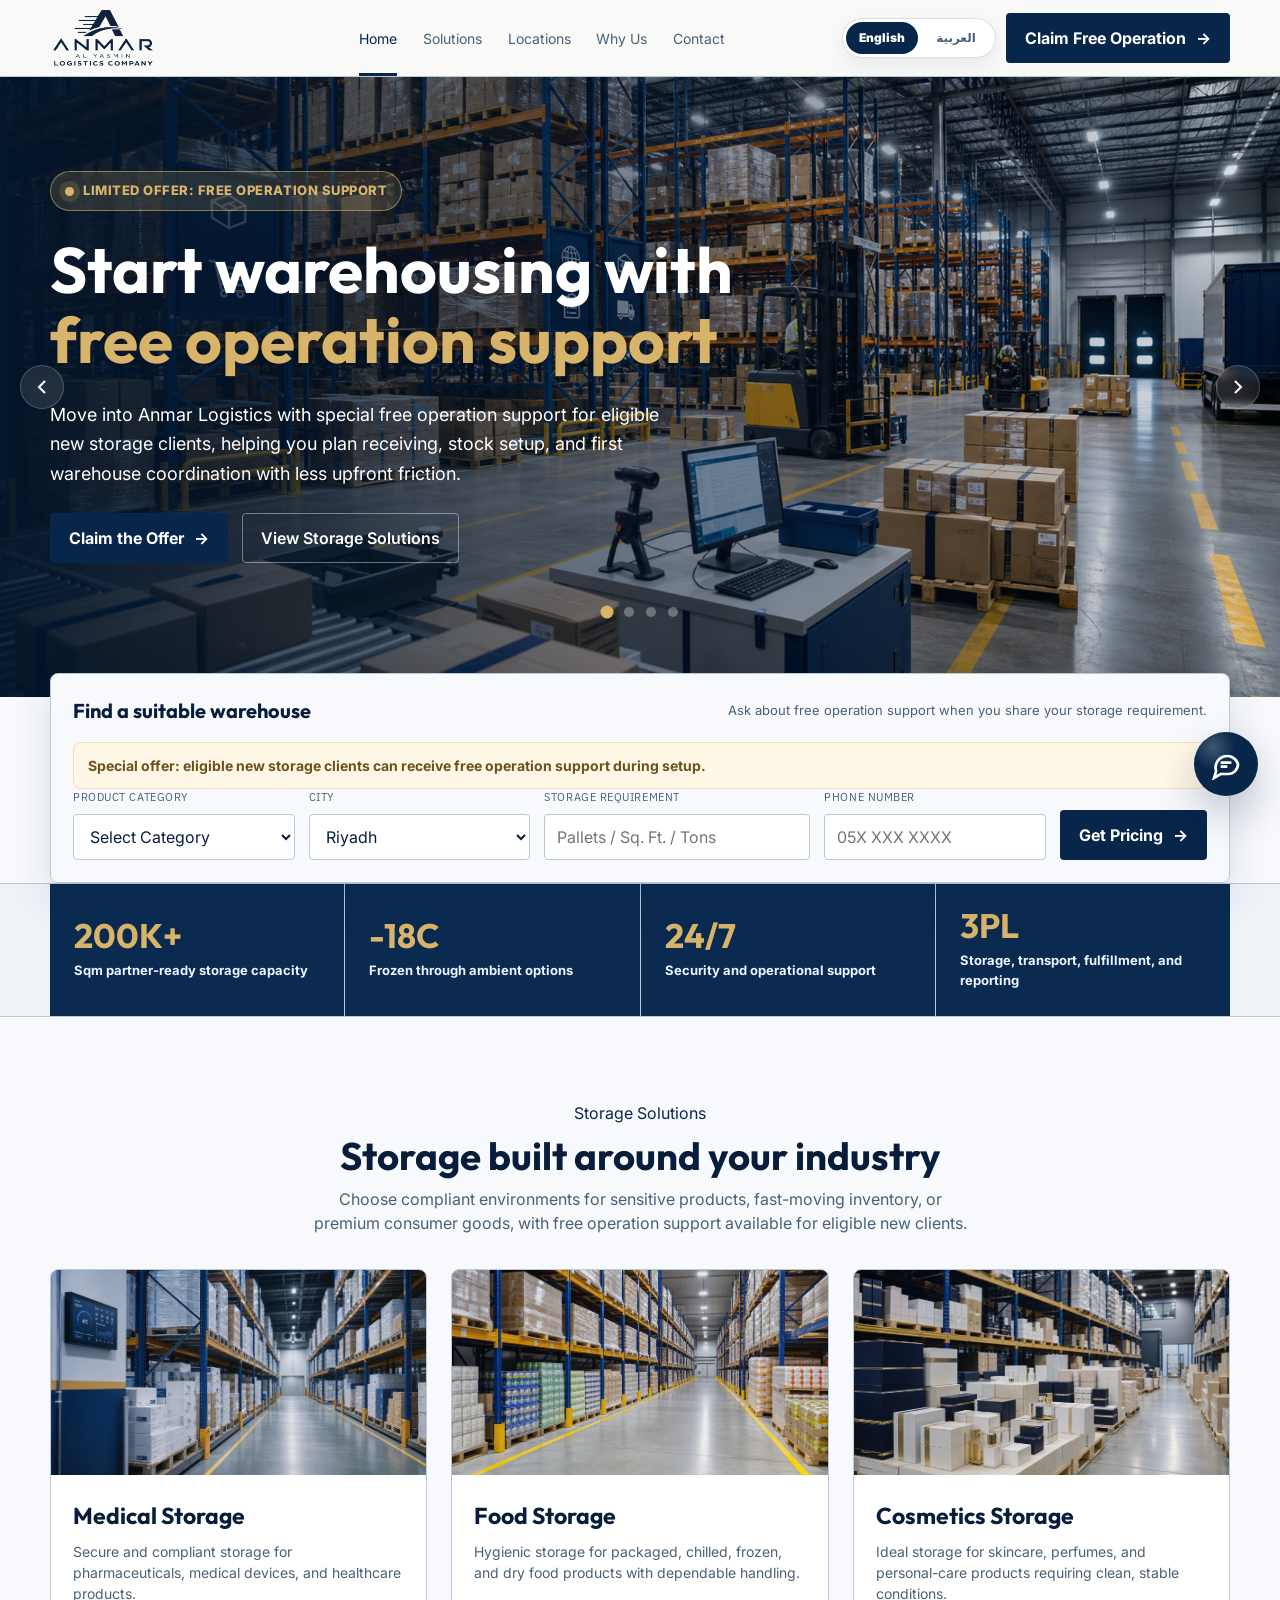
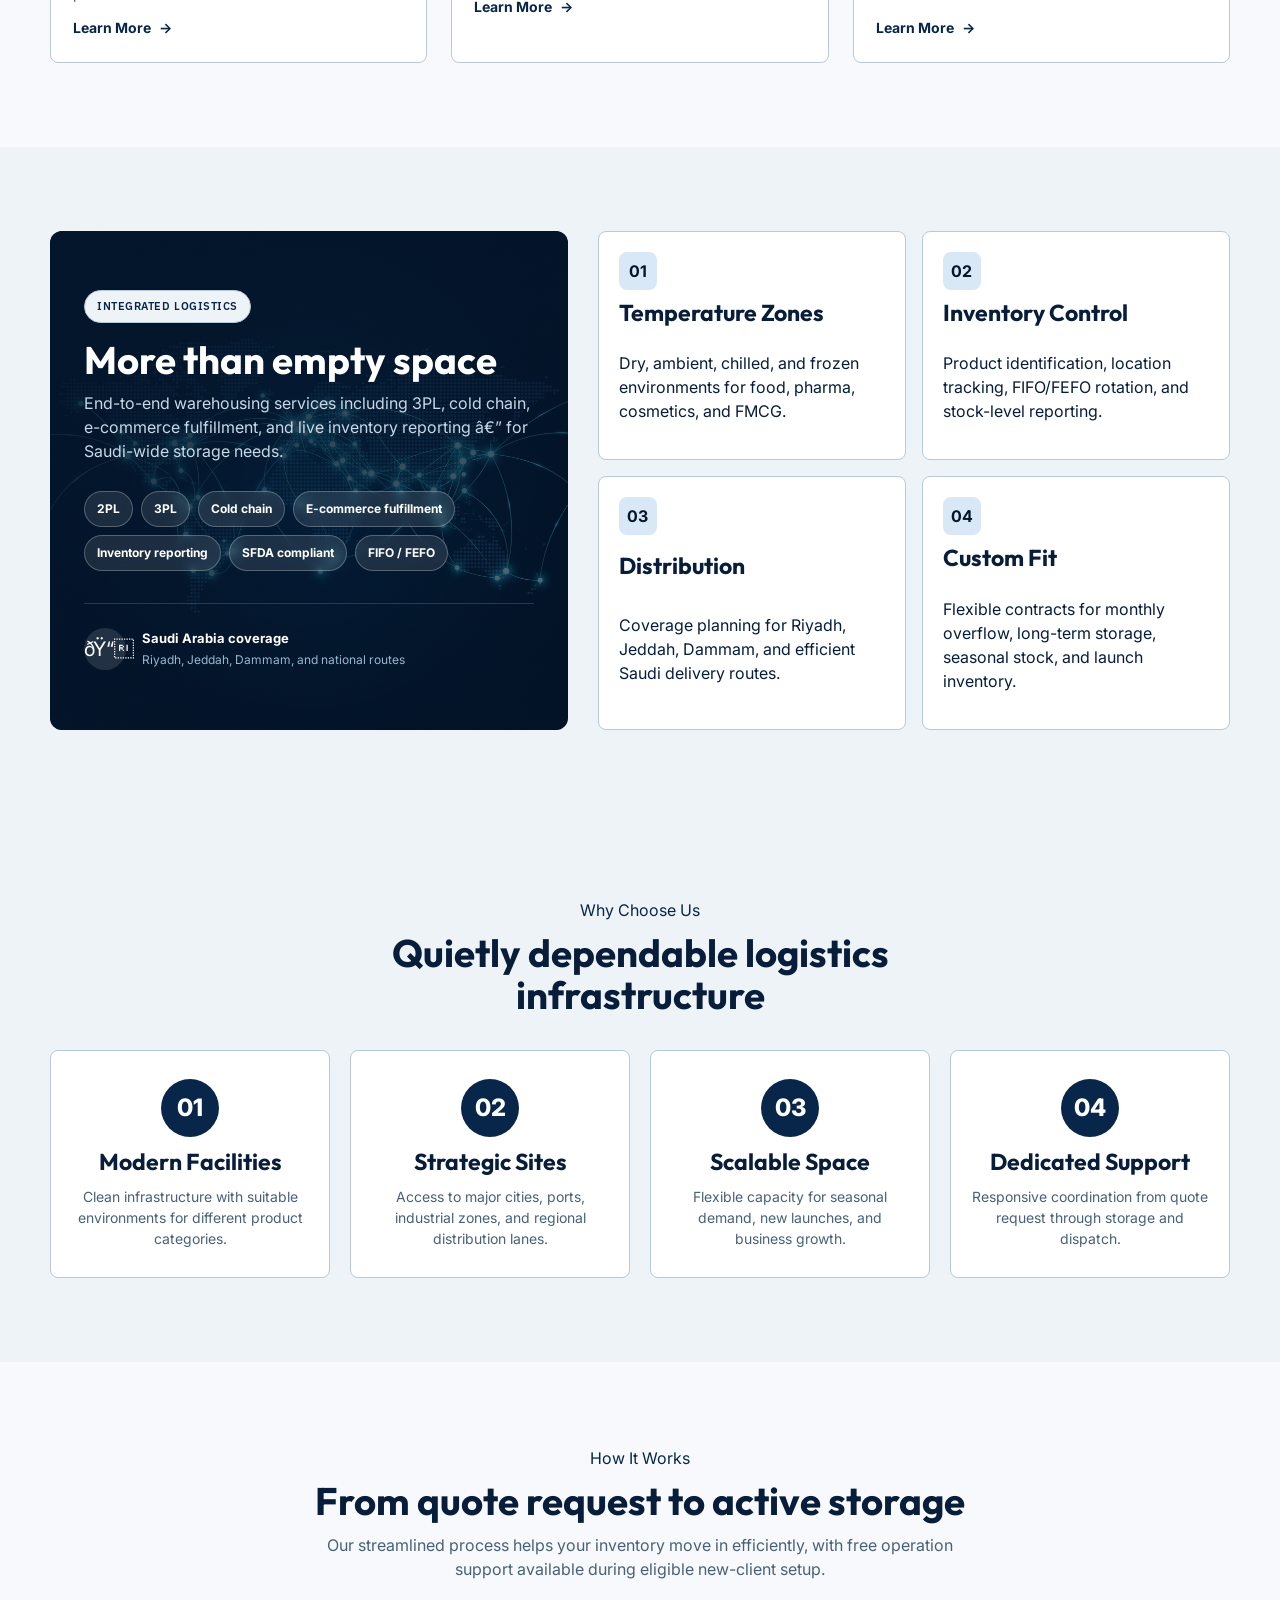
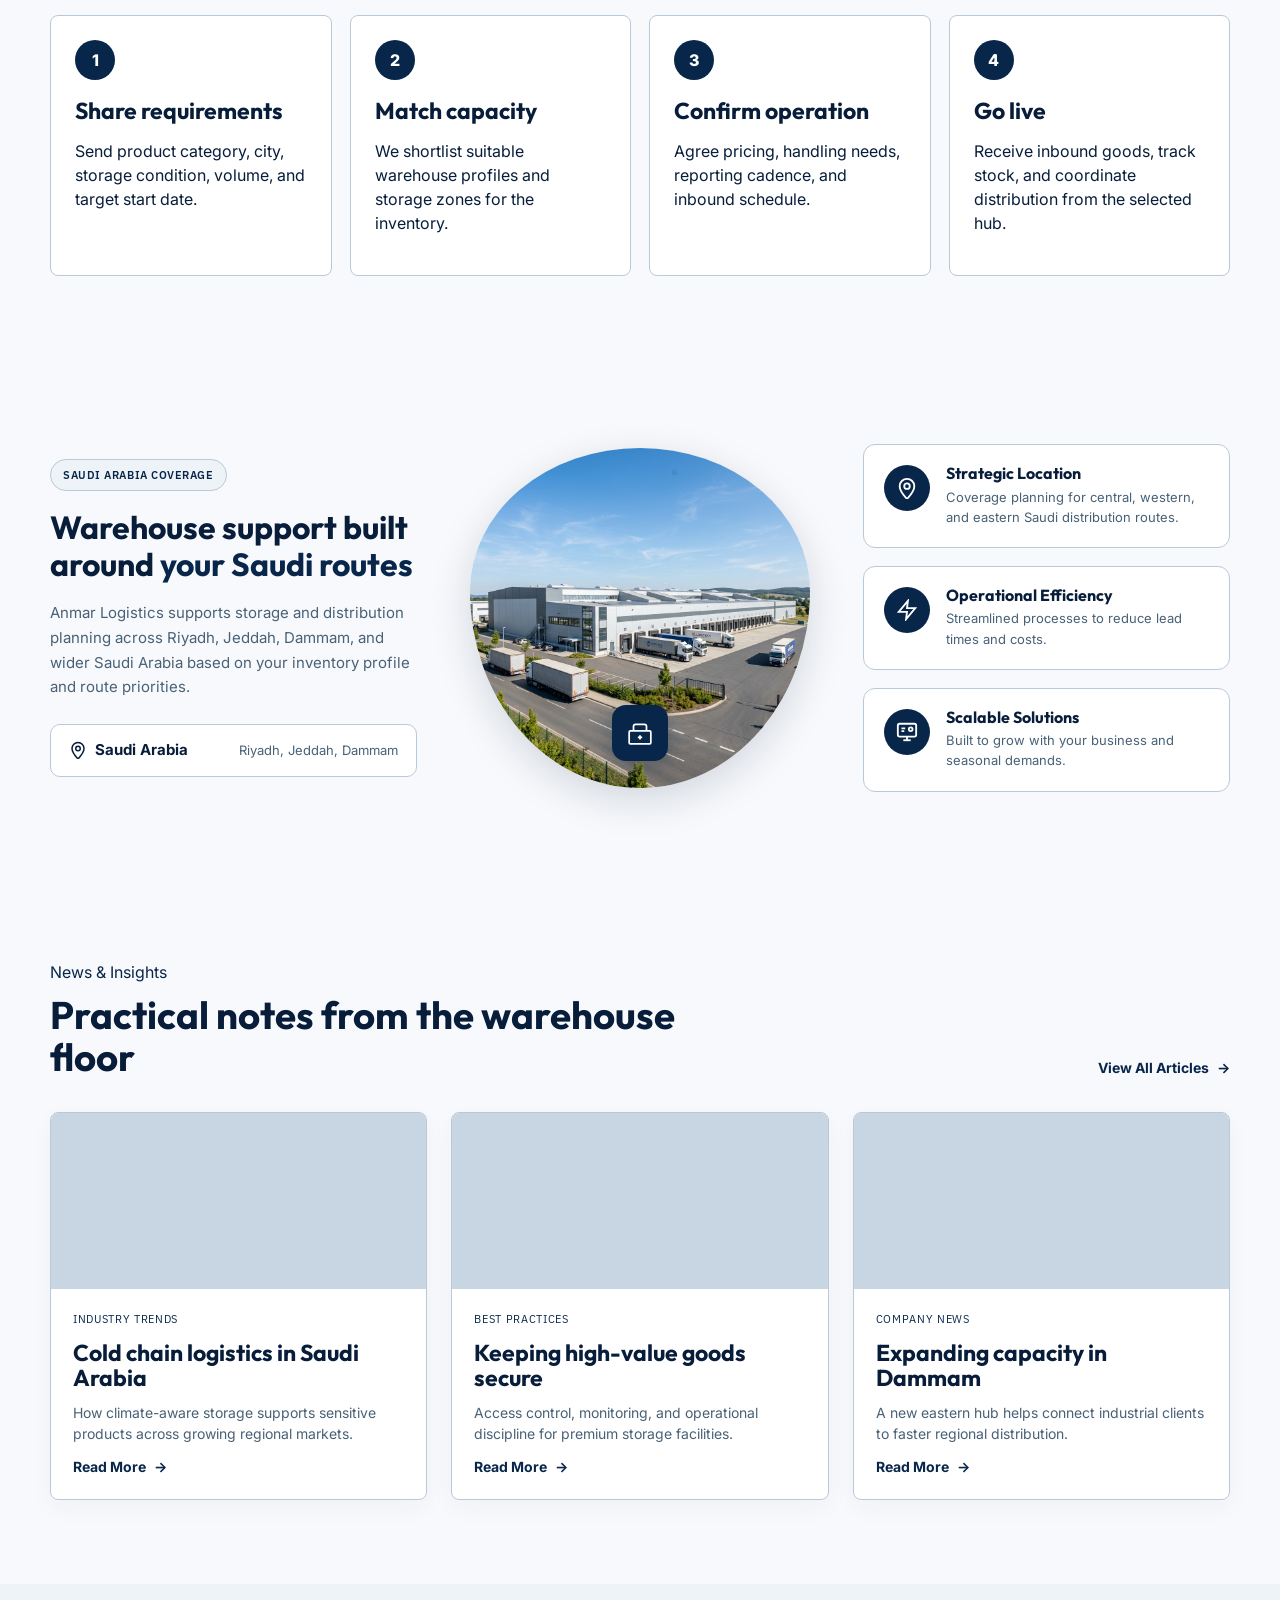
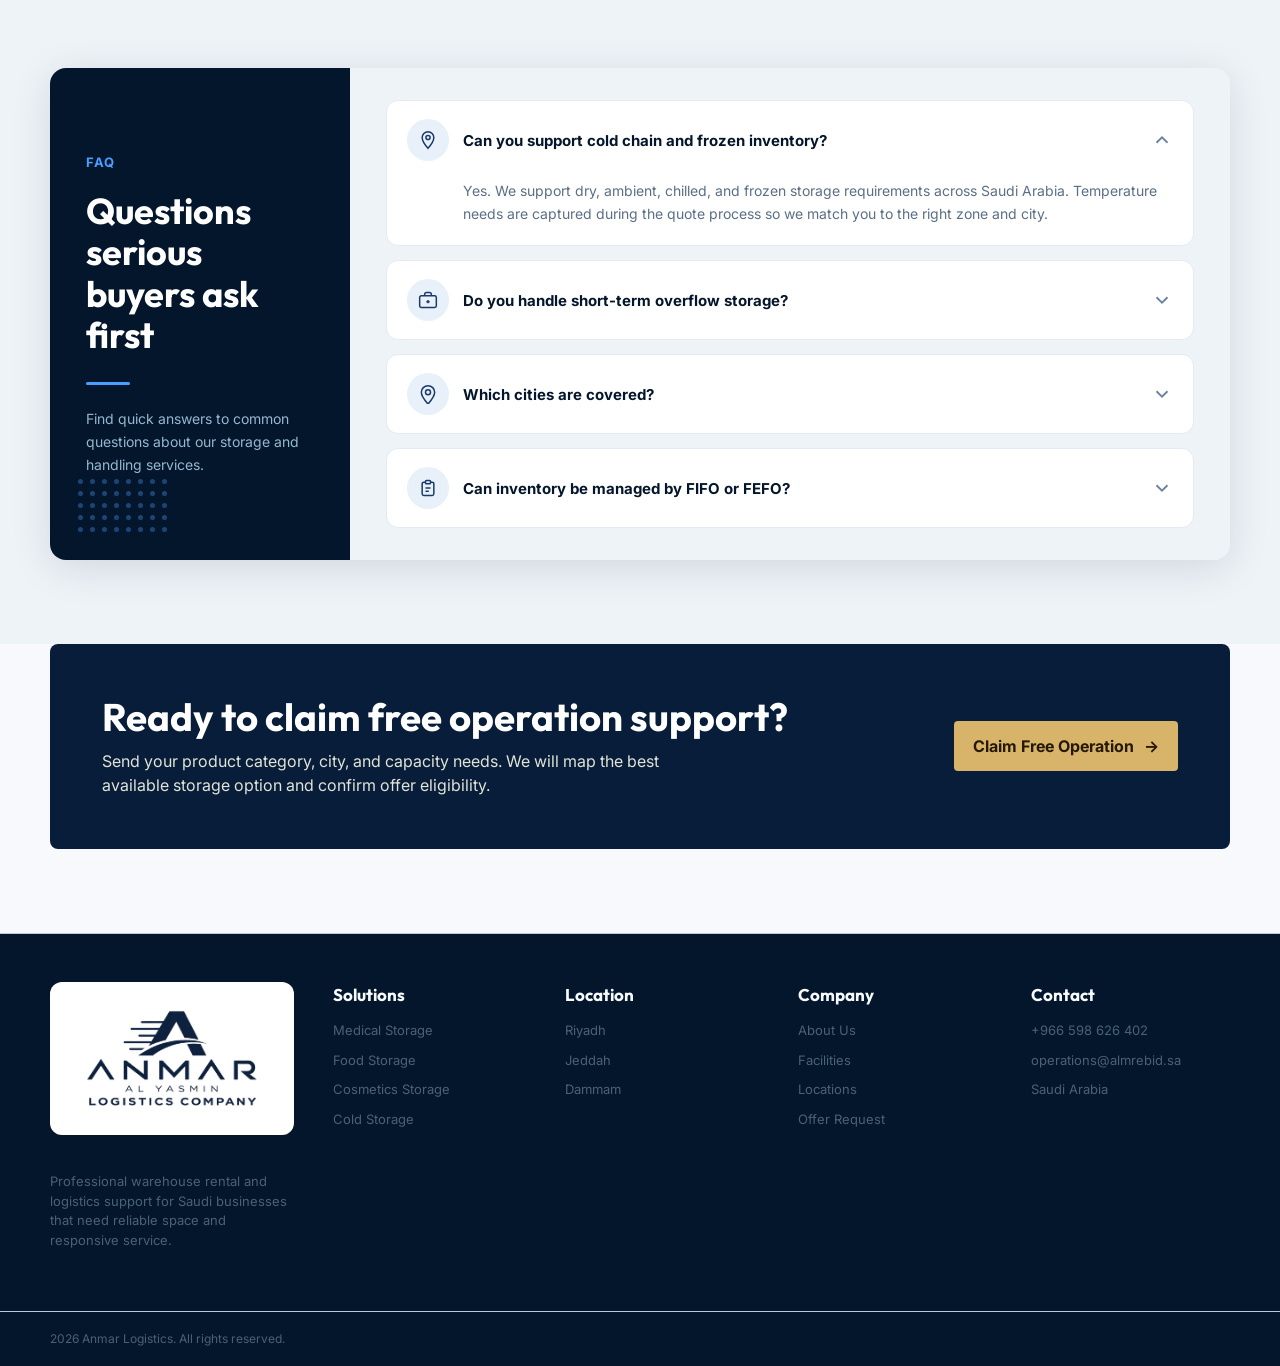
==== index.html @ accedb61 "Make WhatsApp chatbot message human readable" ====
<!DOCTYPE html>
<html lang="en">
<head>
  <meta charset="utf-8">
  <meta name="viewport" content="width=device-width, initial-scale=1">
  <title>Anmar Logistics | Warehousing & 3PL Storage in KSA</title>
  <meta name="description" content="Anmar Logistics provides secure warehousing, 3PL storage, cold chain, food, medical, and cosmetics storage solutions across KSA, including Riyadh, Jeddah, and Dammam.">
  <meta name="keywords" content="warehousing KSA, warehouse storage Saudi Arabia, 3PL logistics Saudi Arabia, cold storage KSA, Riyadh warehouse, Jeddah storage, Dammam logistics">
  <meta property="og:title" content="Anmar Logistics | Warehousing & 3PL Storage in KSA">
  <meta property="og:description" content="Secure warehouse rental, 3PL storage, cold chain, food, medical, and cosmetics storage support across Saudi Arabia, including Riyadh, Jeddah, and Dammam.">
  <meta property="og:type" content="website">
  <meta property="og:url" content="https://anmar-five.vercel.app/">
  <meta property="og:image" content="https://anmar-five.vercel.app/assets/warehouse-hero.png">
  <meta name="twitter:card" content="summary_large_image">
  <meta name="twitter:title" content="Anmar Logistics | Warehousing & 3PL Storage in KSA">
  <meta name="twitter:description" content="Professional warehousing and logistics support across KSA for medical, food, cosmetics, retail, and cold chain inventory.">
  <link rel="preconnect" href="https://fonts.googleapis.com">
  <link rel="preconnect" href="https://fonts.gstatic.com" crossorigin>
  <link href="https://fonts.googleapis.com/css2?family=Outfit:wght@400;600;700&family=IBM+Plex+Sans:wght@600&family=Inter:wght@400;500;600;700&display=swap" rel="stylesheet">
  <style>
    :root {
      --surface: #f7f9fc;
      --surface-low: #eef3f8;
      --surface-mid: #dfe8f1;
      --surface-high: #c8d6e4;
      --card: #ffffff;
      --ink: #071d3a;
      --muted: #496176;
      --outline: #b9c9d8;
      --primary: #08264a;
      --primary-strong: #04162c;
      --primary-soft: #d9e8f7;
      --gold: #d8b46a;
      --gold-strong: #8a6422;
      --charcoal: #071d3a;
      --shadow: 0 14px 40px rgba(8, 38, 74, 0.13);
      --container: 1180px;
    }

    * { box-sizing: border-box; }
    html { scroll-behavior: smooth; overflow-x: hidden; }
    body {
      margin: 0;
      background: var(--surface);
      color: var(--ink);
      font-family: Inter, system-ui, -apple-system, BlinkMacSystemFont, "Segoe UI", sans-serif;
      line-height: 1.5;
      overflow-x: hidden;
    }

    img { display: block; max-width: 100%; }
    a { color: inherit; text-decoration: none; }
    button, input, select { font: inherit; }
    button { cursor: pointer; }

    .container {
      width: min(100% - 32px, var(--container));
      margin-inline: auto;
    }

    .top-strip {
      background: var(--charcoal);
      color: #f0f1ef;
      font-size: 13px;
    }

    .top-strip .container {
      min-height: 38px;
      display: flex;
      align-items: center;
      justify-content: space-between;
      gap: 18px;
    }

    .top-strip span {
      color: var(--gold);
      font-weight: 700;
    }

    .mobile-panel {
      display: none;
      border-top: 1px solid var(--outline);
      background: var(--surface);
    }

    .mobile-panel.open { display: block; }

    .mobile-panel .container {
      display: grid;
      gap: 10px;
      padding-block: 16px;
    }

    .mobile-panel a {
      padding: 12px 0;
      border-bottom: 1px solid var(--outline);
      color: var(--muted);
      font-weight: 700;
    }

    .eyebrow {
      display: inline-flex;
      align-items: center;
      gap: 8px;
      width: fit-content;
      padding: 7px 12px;
      border: 1px solid var(--outline);
      border-radius: 999px;
      background: var(--surface-low);
      color: var(--primary);
      font-family: "IBM Plex Sans", Inter, sans-serif;
      font-size: 11px;
      letter-spacing: 0.05em;
      text-transform: uppercase;
      font-weight: 600;
    }

    .site-header {
      position: sticky;
      top: 0;
      z-index: 20;
      border-bottom: 1px solid var(--outline);
      background: rgba(249, 250, 248, 0.92);
      backdrop-filter: blur(14px);
    }

    .nav {
      min-height: 76px;
      display: flex;
      align-items: center;
      justify-content: space-between;
      gap: clamp(12px, 2vw, 24px);
    }

    .brand {
      display: inline-flex;
      align-items: center;
      gap: 12px;
      min-width: 0;
    }

    .brand-logo {
      display: block;
      width: clamp(172px, 15vw, 210px);
      max-width: 100%;
      height: 62px;
      object-fit: contain;
      object-position: left center;
    }

    .nav-links {
      display: flex;
      align-items: center;
      justify-content: center;
      gap: clamp(16px, 2vw, 26px);
      color: var(--muted);
      font-size: 14px;
    }

    .nav-links a {
      padding-block: 27px 24px;
      border-bottom: 3px solid transparent;
    }

    .nav-links a:hover,
    .nav-links a.active {
      color: var(--primary);
      border-color: var(--primary);
    }

    .nav-actions {
      display: flex;
      align-items: center;
      gap: 10px;
      white-space: nowrap;
    }

    .language-toggle {
      display: inline-flex;
      align-items: center;
      gap: 2px;
      direction: ltr;
      padding: 3px;
      border: 1px solid rgba(8, 38, 74, 0.14);
      border-radius: 999px;
      background: #fff;
      box-shadow: 0 8px 22px rgba(8, 38, 74, 0.08);
    }

    .lang-btn {
      min-width: 72px;
      min-height: 32px;
      border: 0;
      border-radius: 999px;
      padding: 6px 10px;
      background: transparent;
      color: var(--muted);
      font-size: 12px;
      font-weight: 900;
      cursor: pointer;
    }

    .lang-btn.active {
      background: var(--primary);
      color: #fff;
    }

    .mobile-language {
      width: fit-content;
      margin-top: 4px;
    }

    #anmar_translate_element,
    .goog-te-banner-frame,
    .goog-te-balloon-frame,
    body > .skiptranslate {
      display: none !important;
    }

    body { top: 0 !important; }

    .phone {
      display: inline-flex;
      align-items: center;
      gap: 8px;
      color: var(--muted);
      font-size: 14px;
      font-weight: 500;
    }

    .icon-btn {
      width: 40px;
      height: 40px;
      border: 0;
      border-radius: 8px;
      display: grid;
      place-items: center;
      background: var(--primary-soft);
      color: var(--primary-strong);
    }

    .menu-btn { display: none; }

    .btn {
      min-height: 46px;
      border: 1px solid transparent;
      border-radius: 4px;
      display: inline-flex;
      align-items: center;
      justify-content: center;
      gap: 10px;
      padding: 12px 18px;
      color: #fff;
      background: var(--primary);
      font-weight: 700;
      transition: transform 180ms ease, background 180ms ease, box-shadow 180ms ease;
    }

    .btn:hover {
      transform: translateY(-1px);
      background: var(--primary-strong);
      box-shadow: var(--shadow);
    }

    .btn.secondary {
      color: var(--primary);
      background: transparent;
      border-color: var(--primary);
      font-weight: 600;
    }

    .btn.secondary:hover { background: var(--surface-low); box-shadow: none; }

    .hero-slider {
      position: relative;
      height: 620px;
      overflow: hidden;
      background: #04162c;
    }
    @media (max-width: 760px) {
      .hero-slider { height: 500px; }
    }
    .slide {
      position: absolute;
      inset: 0;
      opacity: 0;
      transition: opacity 0.8s ease-in-out, transform 4s ease-out;
      background-size: cover;
      background-position: center;
      transform: scale(1.05);
    }
    .slide.active {
      opacity: 1;
      z-index: 1;
      transform: scale(1);
    }
    .slide::after {
      content: "";
      position: absolute;
      inset: 0;
      background: linear-gradient(90deg, rgba(4,22,44,0.92) 0%, rgba(4,22,44,0.6) 40%, rgba(4,22,44,0.1) 100%);
    }
    .slide-content {
      position: relative;
      z-index: 2;
      height: 100%;
      display: flex;
      flex-direction: column;
      justify-content: center;
      padding-bottom: 40px;
    }
    .slide h1, .slide .lead {
      color: #fff;
    }
    .slide h1 span {
      color: var(--gold);
    }
    .slide .eyebrow {
      color: var(--gold);
      border-color: rgba(216, 180, 106, 0.4);
      background: rgba(216, 180, 106, 0.1);
    }
    .slider-nav {
      position: absolute;
      bottom: 80px;
      left: 50%;
      transform: translateX(-50%);
      z-index: 5;
      display: flex;
      gap: 12px;
    }
    .slider-dot {
      width: 10px;
      height: 10px;
      border-radius: 50%;
      background: rgba(255,255,255,0.3);
      cursor: pointer;
      border: none;
      padding: 0;
      transition: background 0.3s, transform 0.3s;
    }
    .slider-dot.active {
      background: var(--gold);
      transform: scale(1.3);
    }
    .slider-arrows {
      position: absolute;
      top: 50%;
      width: 100%;
      display: flex;
      justify-content: space-between;
      padding: 0 20px;
      z-index: 5;
      transform: translateY(-50%);
      pointer-events: none;
    }
    .slider-arrow {
      width: 44px;
      height: 44px;
      border-radius: 50%;
      background: rgba(255,255,255,0.1);
      border: 1px solid rgba(255,255,255,0.2);
      color: #fff;
      display: grid;
      place-items: center;
      cursor: pointer;
      pointer-events: auto;
      backdrop-filter: blur(4px);
      transition: background 0.2s, transform 0.2s;
    }
    .slider-arrow:hover {
      background: rgba(255,255,255,0.25);
      transform: scale(1.05);
    }
    .quote-bar-wrapper {
      position: relative;
      z-index: 10;
      margin-top: -60px;
    }

    h1, h2, h3 {
      margin: 0;
      color: var(--ink);
      font-family: "Outfit", Inter, sans-serif;
      line-height: 1.1;
      letter-spacing: 0;
    }

    h1 {
      max-width: 720px;
      font-size: clamp(42px, 5vw, 68px);
      font-weight: 700;
    }

    h1 span, .section-kicker { color: var(--primary); }
    .lead {
      max-width: 620px;
      margin: 0;
      color: var(--muted);
      font-size: 18px;
      line-height: 1.65;
    }

    .hero-actions {
      display: flex;
      flex-wrap: wrap;
      gap: 14px;
      align-items: center;
    }

    .hero-points {
      display: flex;
      flex-wrap: wrap;
      gap: 10px;
    }

    .hero-points span {
      display: inline-flex;
      align-items: center;
      gap: 7px;
      padding: 8px 11px;
      border: 1px solid var(--outline);
      border-radius: 999px;
      background: rgba(255,255,255,0.78);
      color: var(--primary-strong);
      font-size: 13px;
      font-weight: 700;
    }

    .offer-pill {
      display: inline-flex;
      align-items: center;
      gap: 9px;
      width: fit-content;
      padding: 9px 14px;
      border: 1px solid rgba(216, 180, 106, 0.56);
      border-radius: 999px;
      background: rgba(216, 180, 106, 0.16);
      color: var(--gold);
      font-weight: 800;
      font-size: 13px;
      text-transform: uppercase;
      letter-spacing: 0.04em;
    }

    .offer-pill::before {
      content: "";
      width: 9px;
      height: 9px;
      border-radius: 50%;
      background: var(--gold);
      box-shadow: 0 0 0 6px rgba(216, 180, 106, 0.16);
    }

    .offer-note {
      margin-top: 12px;
      padding: 12px 14px;
      border: 1px solid rgba(216, 180, 106, 0.34);
      border-radius: 8px;
      background: #fff8e6;
      color: #6d501d;
      font-size: 14px;
      font-weight: 700;
    }

    .hero-media {
      position: relative;
    }

    .hero-photo {
      position: relative;
      min-height: 470px;
      border-radius: 10px;
      overflow: hidden;
      border: 1px solid rgba(46, 49, 48, 0.18);
      background: var(--charcoal);
      box-shadow: var(--shadow);
    }

    .hero-photo img {
      width: 100%;
      height: 100%;
      min-height: 470px;
      object-fit: cover;
    }

    .hero-photo::after {
      content: "";
      position: absolute;
      inset: 0;
      background: linear-gradient(180deg, rgba(46,49,48,0) 45%, rgba(46,49,48,0.78));
    }

    .stats {
      position: absolute;
      inset-inline: 22px;
      bottom: 22px;
      z-index: 2;
      display: grid;
      grid-template-columns: repeat(3, 1fr);
      gap: 10px;
    }

    .stat {
      display: flex;
      gap: 10px;
      align-items: center;
      min-width: 0;
      padding: 12px;
      border: 1px solid rgba(255,255,255,0.45);
      border-radius: 8px;
      background: rgba(255,255,255,0.88);
      backdrop-filter: blur(12px);
    }

    .stat strong {
      display: block;
      font-family: "Outfit", Inter, sans-serif;
      font-size: 20px;
      line-height: 1;
    }

    .stat span {
      display: block;
      margin-top: 3px;
      color: var(--muted);
      font-size: 12px;
    }

    .quote-bar {
      margin-top: 36px;
      padding: 22px;
      border: 1px solid var(--outline);
      border-radius: 8px;
      background: var(--surface);
      box-shadow: var(--shadow);
    }

    .quote-title {
      display: flex;
      align-items: center;
      justify-content: space-between;
      gap: 16px;
      margin-bottom: 16px;
    }

    .quote-title strong {
      font-family: "Outfit", Inter, sans-serif;
      font-size: 20px;
    }

    .quote-title span {
      color: var(--muted);
      font-size: 13px;
    }

    .quote-form {
      display: grid;
      grid-template-columns: 1fr 1fr 1.2fr 1fr auto;
      gap: 14px;
      align-items: end;
    }

    .field label {
      display: block;
      margin-bottom: 8px;
      color: var(--muted);
      font-family: "IBM Plex Sans", Inter, sans-serif;
      font-size: 11px;
      letter-spacing: 0.05em;
      text-transform: uppercase;
    }

    .field input, .field select {
      width: 100%;
      min-height: 46px;
      border: 1px solid var(--outline);
      border-radius: 4px;
      padding: 10px 12px;
      background: #fff;
      color: var(--ink);
      outline: 0;
    }

    .field input:focus, .field select:focus {
      border-color: var(--primary);
      box-shadow: 0 0 0 4px rgba(8, 38, 74, 0.13);
    }

    .quote-result {
      display: none;
      margin-top: 16px;
      padding: 16px;
      border: 1px solid rgba(80, 97, 62, 0.25);
      border-radius: 8px;
      background: #f4f8ef;
      color: var(--primary-strong);
      font-size: 14px;
    }

    .quote-result.show { display: block; }

    .proof-strip {
      border-block: 1px solid var(--outline);
      background: var(--surface-low);
    }

    .proof-grid {
      display: grid;
      grid-template-columns: repeat(4, 1fr);
      gap: 1px;
      background: var(--outline);
    }

    .proof-item {
      min-height: 132px;
      display: grid;
      align-content: center;
      gap: 8px;
      padding: 24px;
      background: #0b2a50;
    }

    .proof-item strong {
      font-family: "Outfit", Inter, sans-serif;
      font-size: 34px;
      color: var(--gold);
      line-height: 1;
    }

    .proof-item span {
      color: #edf5ff;
      font-size: 13px;
      font-weight: 700;
    }

    .section {
      padding: 84px 0;
    }

    .section.alt { background: var(--surface-low); }
    .section.line { border-block: 1px solid var(--outline); }

    .section-head {
      display: flex;
      justify-content: space-between;
      align-items: end;
      gap: 24px;
      margin-bottom: 34px;
    }

    .section-title {
      display: grid;
      gap: 10px;
      max-width: 660px;
    }

    .section-title.center {
      margin-inline: auto;
      text-align: center;
    }

    h2 {
      font-size: clamp(30px, 3vw, 42px);
      font-weight: 700;
    }

    .section-title p {
      margin: 0;
      color: var(--muted);
      font-size: 16px;
    }

    .cards {
      display: grid;
      grid-template-columns: repeat(3, 1fr);
      gap: 24px;
    }

    .card {
      overflow: hidden;
      border: 1px solid var(--outline);
      border-radius: 8px;
      background: var(--card);
      transition: border-color 180ms ease, transform 180ms ease, box-shadow 180ms ease;
    }

    .card:hover {
      transform: translateY(-3px);
      border-color: var(--primary);
      box-shadow: var(--shadow);
    }

    .service-visual {
      position: relative;
      min-height: 205px;
      overflow: hidden;
      background-size: cover;
      background-position: center;
    }

    .service-visual.medical {
      background-image: linear-gradient(135deg, rgba(8,38,74,0.16), rgba(216,180,106,0.1)), url('assets/medical-storage-generated.png');
    }
    .service-visual.food {
      background-image: linear-gradient(135deg, rgba(8,38,74,0.16), rgba(216,180,106,0.1)), url('assets/food-storage-generated.png');
    }
    .service-visual.cosmetics {
      background-image: linear-gradient(135deg, rgba(8,38,74,0.16), rgba(216,180,106,0.1)), url('assets/cosmetics-storage-generated.png');
    }

    .card-body {
      position: relative;
      display: grid;
      gap: 13px;
      padding: 28px 22px 24px;
    }

    h3 {
      font-size: 23px;
      font-weight: 700;
    }

    .card p, .feature p, .article p {
      margin: 0;
      color: var(--muted);
      font-size: 14px;
    }

    .text-link {
      display: inline-flex;
      align-items: center;
      gap: 8px;
      width: fit-content;
      color: var(--primary);
      font-size: 14px;
      font-weight: 700;
    }

    .capability-grid {
      display: grid;
      grid-template-columns: 0.9fr 1.1fr;
      gap: 30px;
      align-items: stretch;
    }

    .capability-panel {
      position: relative;
      padding: 40px 34px;
      border-radius: 12px;
      background: var(--charcoal);
      background-image: url('assets/world-map-network.png');
      background-size: cover;
      background-position: center;
      color: white;
      overflow: hidden;
      display: flex;
      flex-direction: column;
      justify-content: center;
    }

    .capability-panel::before {
      content: '';
      position: absolute;
      inset: 0;
      background: linear-gradient(135deg, rgba(4,22,44,0.93) 0%, rgba(4,22,44,0.75) 60%, rgba(4,22,44,0.55) 100%);
      border-radius: inherit;
    }

    .capability-panel > * {
      position: relative;
      z-index: 1;
    }

    .capability-panel h2,
    .capability-panel p { color: white; }

    .capability-panel p { color: #c8d8e8; }

    .capability-list {
      display: grid;
      grid-template-columns: repeat(2, 1fr);
      gap: 16px;
    }

    .capability {
      display: grid;
      gap: 10px;
      padding: 20px;
      border: 1px solid var(--outline);
      border-radius: 8px;
      background: var(--card);
      transition: transform 0.2s, box-shadow 0.2s;
    }

    .capability:hover {
      transform: translateY(-3px);
      box-shadow: 0 8px 24px rgba(0,0,0,0.1);
    }

    .capability b {
      width: 38px;
      height: 38px;
      display: grid;
      place-items: center;
      border-radius: 8px;
      background: var(--primary-soft);
      color: var(--primary-strong);
    }

    .chips {
      display: flex;
      flex-wrap: wrap;
      gap: 8px;
      margin-top: 22px;
    }

    .chip {
      padding: 8px 12px;
      border: 1px solid rgba(255,255,255,0.25);
      border-radius: 999px;
      color: #fff;
      background: rgba(255,255,255,0.1);
      font-size: 12px;
      font-weight: 700;
      backdrop-filter: blur(4px);
      transition: background 0.2s;
    }

    .chip:hover {
      background: rgba(255,255,255,0.18);
    }

    .feature-grid {
      display: grid;
      grid-template-columns: repeat(4, 1fr);
      gap: 20px;
    }

    .feature {
      display: grid;
      justify-items: center;
      gap: 12px;
      min-height: 184px;
      padding: 28px 20px;
      border: 1px solid var(--outline);
      border-radius: 8px;
      background: var(--card);
      text-align: center;
    }

    .feature-icon {
      width: 58px;
      height: 58px;
      display: grid;
      place-items: center;
      border-radius: 50%;
      background: var(--primary);
      color: white;
      font-size: 24px;
      font-weight: 800;
    }

    .process {
      display: grid;
      grid-template-columns: repeat(4, 1fr);
      gap: 18px;
      position: relative;
    }

    .process-card {
      position: relative;
      min-height: 210px;
      padding: 24px;
      border: 1px solid var(--outline);
      border-radius: 8px;
      background: var(--card);
    }

    .step {
      width: 40px;
      height: 40px;
      display: grid;
      place-items: center;
      margin-bottom: 18px;
      border-radius: 50%;
      background: var(--primary);
      color: white;
      font-weight: 800;
    }

    /* â”€â”€ Hub / Locations Section â”€â”€ */
    .hub-layout {
      display: grid;
      grid-template-columns: 1fr 1fr 1fr;
      gap: 40px;
      align-items: center;
    }

    .hub-text {
      display: grid;
      gap: 18px;
    }

    .hub-text h2 {
      font-size: 32px;
      line-height: 1.15;
    }

    .hub-text h2 span {
      color: var(--primary);
    }

    .hub-text p {
      color: var(--muted);
      font-size: 15px;
      line-height: 1.65;
      margin: 0;
    }

    .hub-location-tag {
      display: flex;
      align-items: center;
      justify-content: space-between;
      gap: 16px;
      padding: 14px 18px;
      border: 1px solid var(--outline);
      border-radius: 10px;
      background: var(--card);
      margin-top: 6px;
    }

    .hub-location-tag strong {
      display: flex;
      align-items: center;
      gap: 8px;
      font-size: 15px;
    }

    .hub-location-tag span {
      color: var(--muted);
      font-size: 13px;
    }

    /* Center image blob */
    .hub-visual {
      position: relative;
      display: flex;
      align-items: center;
      justify-content: center;
    }

    .hub-image-wrap {
      position: relative;
      width: 100%;
      aspect-ratio: 1;
      max-width: 340px;
      margin: 0 auto;
      border-radius: 50% 50% 50% 50% / 42% 42% 58% 58%;
      overflow: hidden;
      box-shadow: 0 12px 40px rgba(4,22,44,0.15);
    }

    .hub-image-wrap img {
      width: 100%;
      height: 100%;
      object-fit: cover;
    }

    .hub-icon-badge {
      position: absolute;
      bottom: 8%;
      left: 50%;
      transform: translateX(-50%);
      width: 56px;
      height: 56px;
      border-radius: 14px;
      background: var(--primary);
      display: grid;
      place-items: center;
      box-shadow: 0 6px 20px rgba(8,38,74,0.3);
      z-index: 2;
    }

    .hub-icon-badge svg {
      width: 26px;
      height: 26px;
      color: #fff;
    }

    /* Right feature cards */
    .hub-features {
      display: grid;
      gap: 18px;
    }

    .hub-feature {
      display: flex;
      gap: 16px;
      align-items: flex-start;
      padding: 20px;
      border: 1px solid var(--outline);
      border-radius: 12px;
      background: var(--card);
      transition: box-shadow 0.2s, transform 0.2s;
    }

    .hub-feature:hover {
      transform: translateY(-2px);
      box-shadow: 0 6px 22px rgba(4,22,44,0.1);
    }

    .hub-feature-icon {
      flex-shrink: 0;
      width: 46px;
      height: 46px;
      border-radius: 50%;
      background: var(--primary);
      display: grid;
      place-items: center;
      color: #fff;
    }

    .hub-feature-icon svg {
      width: 22px;
      height: 22px;
    }

    .hub-feature-text h3 {
      font-size: 16px;
      margin: 0 0 4px;
    }

    .hub-feature-text p {
      margin: 0;
      color: var(--muted);
      font-size: 13px;
      line-height: 1.55;
    }

    .articles {
      display: grid;
      grid-template-columns: repeat(3, 1fr);
      gap: 24px;
    }

    .article {
      border: 1px solid var(--outline);
      border-radius: 8px;
      background: var(--card);
      padding: 26px;
      box-shadow: 0 8px 24px rgba(46, 49, 48, 0.04);
    }

    .article { padding: 0; overflow: hidden; }

    .article-image {
      min-height: 176px;
      background: #c8d6e4;
    }

    .article-body {
      display: grid;
      gap: 12px;
      padding: 22px;
    }

    .tag {
      color: var(--primary);
      font-family: "IBM Plex Sans", Inter, sans-serif;
      font-size: 11px;
      letter-spacing: 0.06em;
      text-transform: uppercase;
    }

    .cta {
      padding: 52px;
      border-radius: 8px;
      display: grid;
      grid-template-columns: 1fr auto;
      gap: 24px;
      align-items: center;
      background: var(--charcoal);
      color: white;
    }

    /* â”€â”€ FAQ Section â”€â”€ */
    .faq-section {
      overflow: visible;
    }

    .faq-grid {
      display: grid;
      grid-template-columns: 300px 1fr;
      align-items: stretch;
      border-radius: 16px;
      overflow: hidden;
      box-shadow: 0 8px 40px rgba(4,22,44,0.12);
    }

    .faq-panel {
      position: relative;
      background: #04162c;
      padding: 52px 36px;
      display: flex;
      flex-direction: column;
      justify-content: center;
      overflow: hidden;
    }

    .faq-panel .section-kicker {
      color: #4a9eff;
      font-size: 13px;
      font-weight: 700;
      letter-spacing: 0.08em;
      text-transform: uppercase;
      margin-bottom: 18px;
      display: block;
    }

    .faq-panel h2 {
      color: #fff;
      font-size: 36px;
      line-height: 1.15;
      margin: 0 0 8px;
    }

    .faq-panel-line {
      width: 44px;
      height: 3px;
      background: #4a9eff;
      border-radius: 2px;
      margin: 18px 0 22px;
    }

    .faq-panel p {
      color: #94b8d0;
      font-size: 14px;
      line-height: 1.65;
      margin: 0;
    }

    /* Decorative dot grid */
    .faq-dots {
      position: absolute;
      bottom: 28px;
      left: 28px;
      display: grid;
      grid-template-columns: repeat(8, 1fr);
      gap: 7px;
      opacity: 0.35;
    }

    .faq-dots span {
      width: 5px;
      height: 5px;
      border-radius: 50%;
      background: #4a9eff;
      display: block;
    }

    .faq-list {
      padding: 32px 36px;
      display: grid;
      gap: 14px;
      align-content: center;
      background: var(--surface-low, #f0f4f8);
    }

    /* Custom accordion â€” no browser details triangle */
    .faq-item {
      background: #fff;
      border: 1px solid #e3eaf3;
      border-radius: 12px;
      overflow: hidden;
      transition: box-shadow 0.2s;
    }

    .faq-item:hover {
      box-shadow: 0 4px 18px rgba(4,22,44,0.09);
    }

    .faq-trigger {
      width: 100%;
      display: flex;
      align-items: center;
      gap: 14px;
      padding: 18px 20px;
      background: none;
      border: none;
      cursor: pointer;
      text-align: left;
    }

    .faq-icon-badge {
      flex-shrink: 0;
      width: 42px;
      height: 42px;
      border-radius: 50%;
      background: #e8f0fa;
      display: grid;
      place-items: center;
      color: #1b3a6b;
    }

    .faq-icon-badge svg {
      width: 20px;
      height: 20px;
    }

    .faq-trigger-label {
      flex: 1;
      font-size: 15px;
      font-weight: 700;
      color: #04162c;
      line-height: 1.4;
    }

    .faq-chevron {
      flex-shrink: 0;
      width: 22px;
      height: 22px;
      color: #6b82a0;
      transition: transform 0.28s ease;
    }

    .faq-item.open .faq-chevron {
      transform: rotate(180deg);
    }

    .faq-answer {
      max-height: 0;
      overflow: hidden;
      transition: max-height 0.32s ease, padding 0.28s ease;
      padding: 0 20px 0 76px;
    }

    .faq-item.open .faq-answer {
      max-height: 220px;
      padding-bottom: 20px;
    }

    .faq-answer p {
      margin: 0;
      color: #5a6f87;
      font-size: 14px;
      line-height: 1.65;
    }

    .footer {
      background: #04162c;
      border-top: 1px solid var(--outline);
    }

    .footer .brand-name,
    .footer h4 { color: #f7fbff; }

    .footer .brand {
      display: inline-flex;
      justify-content: center;
      align-items: center;
      padding: 24px 32px;
      border-radius: 12px;
      background: #ffffff;
      margin-bottom: 24px;
      width: auto;
    }
    
    .footer .brand-logo {
      width: 180px;
      height: auto;
    }

    .footer p,
    .footer a,
    .copyright { color: #dbe8f4; }

    .floating-wa {
      --float-size: 64px;
      --float-right: 22px;
      --float-bottom: 22px;
      position: fixed;
      right: var(--float-right);
      bottom: var(--float-bottom);
      z-index: 30;
      width: var(--float-size);
      height: var(--float-size);
      min-height: var(--float-size);
      border-radius: 50%;
      padding: 0;
      display: grid;
      place-items: center;
      background: #25d366;
      color: #fff;
      font-size: 0;
      line-height: 0;
      opacity: 0;
      pointer-events: none;
      transform: translateY(12px);
      box-shadow: 0 18px 42px rgba(46, 49, 48, 0.2);
      transition: transform 180ms ease, box-shadow 180ms ease, opacity 180ms ease;
    }

    .floating-wa::before {
      content: "";
      width: 34px;
      height: 34px;
      display: block;
      transform: none;
      background: currentColor;
      -webkit-mask: url("data:image/svg+xml,%3Csvg xmlns='http://www.w3.org/2000/svg' viewBox='0 0 32 32'%3E%3Cpath d='M16.02 3C8.86 3 3 8.85 3 16.02c0 2.29.6 4.52 1.75 6.48L3.06 29l6.67-1.75A12.92 12.92 0 0 0 16.02 29C23.16 29 29 23.15 29 16.02S23.16 3 16.02 3Zm0 23.02c-1.96 0-3.88-.53-5.55-1.53l-.4-.24-3.95 1.04 1.05-3.85-.26-.4a10.02 10.02 0 1 1 9.11 4.98Zm5.49-7.51c-.3-.15-1.78-.88-2.06-.98-.28-.1-.48-.15-.68.15-.2.3-.78.98-.96 1.18-.18.2-.35.22-.65.07-.3-.15-1.27-.47-2.42-1.49-.89-.79-1.5-1.78-1.67-2.08-.18-.3-.02-.46.13-.61.14-.14.3-.35.45-.53.15-.18.2-.3.3-.5.1-.2.05-.38-.02-.53-.08-.15-.68-1.64-.94-2.24-.25-.58-.5-.5-.68-.51h-.58c-.2 0-.53.07-.8.38-.28.3-1.05 1.03-1.05 2.51s1.08 2.91 1.23 3.11c.15.2 2.13 3.25 5.16 4.56.72.31 1.29.5 1.73.64.73.23 1.39.2 1.91.12.58-.09 1.78-.73 2.03-1.43.25-.7.25-1.3.18-1.43-.08-.13-.28-.2-.58-.35Z'/%3E%3C/svg%3E") center / contain no-repeat;
      mask: url("data:image/svg+xml,%3Csvg xmlns='http://www.w3.org/2000/svg' viewBox='0 0 32 32'%3E%3Cpath d='M16.02 3C8.86 3 3 8.85 3 16.02c0 2.29.6 4.52 1.75 6.48L3.06 29l6.67-1.75A12.92 12.92 0 0 0 16.02 29C23.16 29 29 23.15 29 16.02S23.16 3 16.02 3Zm0 23.02c-1.96 0-3.88-.53-5.55-1.53l-.4-.24-3.95 1.04 1.05-3.85-.26-.4a10.02 10.02 0 1 1 9.11 4.98Zm5.49-7.51c-.3-.15-1.78-.88-2.06-.98-.28-.1-.48-.15-.68.15-.2.3-.78.98-.96 1.18-.18.2-.35.22-.65.07-.3-.15-1.27-.47-2.42-1.49-.89-.79-1.5-1.78-1.67-2.08-.18-.3-.02-.46.13-.61.14-.14.3-.35.45-.53.15-.18.2-.3.3-.5.1-.2.05-.38-.02-.53-.08-.15-.68-1.64-.94-2.24-.25-.58-.5-.5-.68-.51h-.58c-.2 0-.53.07-.8.38-.28.3-1.05 1.03-1.05 2.51s1.08 2.91 1.23 3.11c.15.2 2.13 3.25 5.16 4.56.72.31 1.29.5 1.73.64.73.23 1.39.2 1.91.12.58-.09 1.78-.73 2.03-1.43.25-.7.25-1.3.18-1.43-.08-.13-.28-.2-.58-.35Z'/%3E%3C/svg%3E") center / contain no-repeat;
    }

    .floating-wa:hover {
      transform: translateY(-2px);
      box-shadow: 0 22px 52px rgba(46, 49, 48, 0.28);
    }

    .floating-wa.visible {
      opacity: 1;
      pointer-events: auto;
      transform: translateY(0);
    }

    .cta h2, .cta p { color: white; }
    .cta p { margin: 10px 0 0; max-width: 620px; color: #e2e4d7; }
    .cta .btn { background: var(--gold); color: #261900; }

    .footer-grid {
      display: grid;
      grid-template-columns: 1.25fr repeat(4, 1fr);
      gap: 34px;
      padding: 48px 0;
    }

    .footer p, .footer a {
      color: var(--muted);
      font-size: 13px;
    }

    .footer h4 {
      margin: 0 0 14px;
      font-family: "Outfit", Inter, sans-serif;
      font-size: 17px;
    }

    .footer-links {
      display: grid;
      gap: 10px;
    }

    .copyright {
      border-top: 1px solid var(--outline);
      padding: 18px 0;
      color: var(--muted);
      font-size: 12px;
    }

    @media (max-width: 1120px) {
      .nav-links, .nav-actions { display: none; }
      .menu-btn { display: grid; }
      .hero-grid { grid-template-columns: 1fr; }
      .quote-form { grid-template-columns: repeat(2, 1fr); }
      .quote-form .btn { grid-column: 1 / -1; }
      .feature-grid, .footer-grid, .proof-grid, .process { grid-template-columns: repeat(2, 1fr); }
      .capability-grid { grid-template-columns: 1fr; }
      .faq-grid { grid-template-columns: 1fr; }
      .faq-panel { padding: 40px 28px; min-height: auto; }
      .faq-list { padding: 28px; }
      .hero-photo, .hero-photo img { min-height: 380px; }
      .hub-layout { grid-template-columns: 1fr 1fr; gap: 28px; }
      .hub-text { grid-column: 1 / -1; }
      .hub-image-wrap { max-width: 280px; }
      .articles { grid-template-columns: repeat(2, 1fr); }
    }

    @media (max-width: 760px) {
      /* â€” Base spacing â€” */
      .top-strip .container { align-items: flex-start; flex-direction: column; padding-block: 10px; }
      .top-strip { font-size: 12px; }
      .container { width: min(100% - 20px, var(--container)); }
      .section { padding: 48px 0; }
      .section-head { display: grid; align-items: start; gap: 12px; }

      /* â€” Nav â€” */
      .nav { min-height: 60px; }
      .brand { min-width: 0; }
      .brand-logo { width: 140px; height: 44px; }

      /* â€” Hero slider â€” */
      .hero-slider { height: 480px; }
      .slide-content { padding-bottom: 60px; }
      h1 { font-size: 30px; }
      .lead { font-size: 14px; }
      .hero-actions { flex-direction: column; }
      .hero-actions .btn { width: 100%; text-align: center; }
      .slider-nav { bottom: 50px; gap: 10px; }
      .slider-dot { width: 8px; height: 8px; }
      .slider-arrows { padding: 0 10px; }
      .slider-arrow { width: 36px; height: 36px; }
      .slider-arrow svg { width: 18px; height: 18px; }

      /* â€” Quote bar â€” */
      .quote-bar-wrapper { margin-top: -40px; }
      .quote-bar { margin-top: 20px; padding: 16px; }
      .quote-title { display: grid; gap: 4px; }
      .quote-title strong { font-size: 17px; }
      .quote-form { grid-template-columns: 1fr; gap: 12px; }
      .field input, .field select { min-height: 44px; }

      /* â€” Proof strip â€” */
      .proof-grid { grid-template-columns: repeat(2, 1fr); }
      .proof-item { min-height: 100px; padding: 18px; }
      .proof-item strong { font-size: 22px; }

      /* â€” Service cards â€” */
      .cards { grid-template-columns: 1fr; }
      .service-visual { min-height: 180px; }

      /* â€” Capabilities section â€” */
      .capability-grid { grid-template-columns: 1fr; }
      .capability-panel { padding: 28px 22px; }
      .capability-list { grid-template-columns: 1fr; }
      .capability h3 { font-size: 18px; }

      /* â€” Feature grid + process â€” */
      .feature-grid { grid-template-columns: 1fr; }
      .feature { min-height: auto; padding: 22px 16px; }
      .process { grid-template-columns: 1fr; }
      .process-card { min-height: auto; }

      /* â€” Hub / Locations â€” */
      .hub-layout { grid-template-columns: 1fr; gap: 30px; }
      .hub-text { text-align: center; justify-items: center; }
      .hub-image-wrap { max-width: 260px; }
      .hub-icon-badge { width: 46px; height: 46px; }
      .hub-feature { padding: 16px; }
      .hub-feature-icon { width: 40px; height: 40px; }
      .hub-feature-icon svg { width: 18px; height: 18px; }

      /* â€” Articles â€” */
      .articles { grid-template-columns: 1fr; }

      /* â€” FAQ â€” */
      .faq-grid { grid-template-columns: 1fr; border-radius: 12px; }
      .faq-panel { padding: 32px 22px; }
      .faq-panel h2 { font-size: 28px; }
      .faq-dots { display: none; }
      .faq-list { padding: 20px 16px; }
      .faq-trigger { padding: 14px 14px; gap: 10px; }
      .faq-icon-badge { width: 36px; height: 36px; }
      .faq-icon-badge svg { width: 16px; height: 16px; }
      .faq-trigger-label { font-size: 14px; }
      .faq-chevron { width: 18px; height: 18px; }
      .faq-answer { padding-left: 60px; }
      .faq-item.open .faq-answer { padding-bottom: 16px; }

      /* â€” CTA â€” */
      .cta { padding: 28px 20px; grid-template-columns: 1fr; text-align: center; }
      .cta .btn { width: 100%; }
      .cta h2 { font-size: 22px; }

      /* â€” Footer â€” */
      .footer-grid { grid-template-columns: 1fr; gap: 28px; }
      .floating-wa {
        --float-size: 58px;
        --float-right: 14px;
        --float-bottom: 16px;
        left: auto;
        right: var(--float-right);
        bottom: var(--float-bottom);
        width: var(--float-size);
        height: var(--float-size);
        min-height: var(--float-size);
      }
    }

    @media (max-width: 480px) {
      /* â€” Very small phones â€” */
      .container { width: min(100% - 16px, var(--container)); }
      .section { padding: 38px 0; }
      h1 { font-size: 26px; }
      h2 { font-size: 22px; }
      .lead { font-size: 13px; }
      .hero-slider { height: 440px; }
      .slide-content { padding-bottom: 50px; }
      .slider-arrows { display: none; }
      .eyebrow { font-size: 10px; padding: 5px 10px; }

      /* â€” Quote â€” */
      .quote-bar-wrapper { margin-top: -30px; }
      .quote-bar { padding: 14px; }
      .quote-title strong { font-size: 16px; }

      /* â€” Proof â€” */
      .proof-grid { grid-template-columns: 1fr; }
      .proof-item { min-height: auto; padding: 14px; }

      /* â€” Capability panel â€” */
      .capability-panel { padding: 22px 18px; }
      .capability-panel h2 { font-size: 22px; }
      .chips { gap: 6px; margin-top: 16px; }
      .chip { padding: 6px 9px; font-size: 11px; }

      /* â€” FAQ tighter â€” */
      .faq-grid { border-radius: 10px; }
      .faq-panel { padding: 26px 18px; }
      .faq-panel h2 { font-size: 24px; }
      .faq-list { padding: 16px 12px; gap: 10px; }
      .faq-trigger { padding: 12px; gap: 8px; }
      .faq-icon-badge { width: 32px; height: 32px; }
      .faq-trigger-label { font-size: 13px; }
      .faq-answer { padding-left: 52px; }
      .faq-answer p { font-size: 13px; }

      /* â€” CTA â€” */
      .cta { padding: 24px 16px; }
      .cta h2 { font-size: 20px; }

      /* â€” Footer â€” */
      .footer-grid { padding: 32px 0; }
      .copyright { padding: 14px 0; }

      /* â€” Stat cards â€” */
      .stat { padding: 10px; }
      .stat strong { font-size: 17px; }
      .stat span { font-size: 11px; }
    }

  </style>
  <link rel="stylesheet" href="assets/chatbot.css?v=float-20260607">
</head>
<body>


  <header class="site-header">
    <div class="container nav">
      <a class="brand" href="#top" aria-label="Anmar Logistics home">
        <img class="brand-logo" src="assets/anmar-logo-transparent.png" alt="Anmar Al Yasmin Logistics Company">
      </a>
      <nav class="nav-links" aria-label="Main navigation">
        <a class="active" href="index.html">Home</a>
        <a href="solutions.html">Solutions</a>
        <a href="locations.html">Locations</a>
        <a href="about.html">Why Us</a>
        <a href="contact.html">Contact</a>
      </nav>
      <div class="nav-actions"><div class="language-toggle notranslate" translate="no" aria-label="Language selector"><button class="lang-btn active" type="button" data-translate="en" aria-pressed="true">English</button><button class="lang-btn" type="button" data-translate="ar" aria-pressed="false">&#1575;&#1604;&#1593;&#1585;&#1576;&#1610;&#1577;</button></div>
      <a class="btn" href="contact.html">Claim Free Operation <span aria-hidden="true">-></span></a>
      </div>
      <button class="icon-btn menu-btn" type="button" aria-label="Open menu" aria-expanded="false">
        <svg viewBox="0 0 24 24" width="24" height="24" stroke="currentColor" stroke-width="2" fill="none" stroke-linecap="round" stroke-linejoin="round">
          <line x1="3" y1="12" x2="21" y2="12"></line>
          <line x1="3" y1="6" x2="21" y2="6"></line>
          <line x1="3" y1="18" x2="21" y2="18"></line>
        </svg>
      </button>
    </div>
    <nav class="mobile-panel" id="mobilePanel" aria-label="Mobile navigation">
      <div class="container">
        <a href="solutions.html">Solutions</a>
        <a href="locations.html">Locations</a>
        <a href="about.html">Why Us</a>
        <a href="contact.html">Contact</a>
        <a href="contact.html">Claim Free Operation</a><div class="language-toggle mobile-language notranslate" translate="no" aria-label="Language selector"><button class="lang-btn active" type="button" data-translate="en" aria-pressed="true">English</button><button class="lang-btn" type="button" data-translate="ar" aria-pressed="false">&#1575;&#1604;&#1593;&#1585;&#1576;&#1610;&#1577;</button></div>
      </div>
    </nav>
  </header>

  <main id="top">
    <section class="hero-slider">
      <div class="slide active" style="background-image: url('assets/storage-3pl-generated.png');">
        <div class="container slide-content">
          <div style="max-width: 720px; display: grid; gap: 24px;">
            <span class="offer-pill">Limited Offer: Free Operation Support</span>
            <h1>Start warehousing with <span>free operation support</span></h1>
            <p class="lead">Move into Anmar Logistics with special free operation support for eligible new storage clients, helping you plan receiving, stock setup, and first warehouse coordination with less upfront friction.</p>
            <div class="hero-actions" style="display: flex; gap: 14px;">
              <a class="btn" href="contact.html">Claim the Offer <span aria-hidden="true">-></span></a>
              <a class="btn secondary" href="solutions.html" style="color: #fff; border-color: rgba(255,255,255,0.4);">View Storage Solutions</a>
            </div>
          </div>
        </div>
      </div>

      <div class="slide" style="background-image: url('assets/storage-3pl-generated.png');">
        <div class="container slide-content">
          <div style="max-width: 680px; display: grid; gap: 24px;">
            <span class="eyebrow">Strategic Warehousing</span>
            <h1>Reliable Warehousing <span>across Saudi Arabia</span></h1>
            <p class="lead">Secure and flexible storage solutions for medical, food, cosmetics, and retail businesses across Riyadh, Jeddah, Dammam, and key Saudi distribution routes.</p>
            <div class="hero-actions" style="display: flex; gap: 14px;">
              <a class="btn" href="contact.html">Claim Free Operation <span aria-hidden="true">-></span></a>
              <a class="btn secondary" href="locations.html" style="color: #fff; border-color: rgba(255,255,255,0.4);">Explore Operations</a>
            </div>
          </div>
        </div>
      </div>
      
      <div class="slide" style="background-image: url('assets/food-storage-generated.png');">
        <div class="container slide-content">
          <div style="max-width: 680px; display: grid; gap: 24px;">
            <span class="eyebrow">Temperature Controlled</span>
            <h1>Specialized <span>Food Storage</span></h1>
            <p class="lead">Hygienic storage for packaged, chilled, frozen, and dry food products with dependable handling and route planning support.</p>
            <div class="hero-actions" style="display: flex; gap: 14px;">
              <a class="btn" href="contact.html">Get Pricing <span aria-hidden="true">-></span></a>
            </div>
          </div>
        </div>
      </div>

      <div class="slide" style="background-image: url('assets/medical-storage-generated.png');">
        <div class="container slide-content">
          <div style="max-width: 680px; display: grid; gap: 24px;">
            <span class="eyebrow">SFDA Compliant</span>
            <h1>Secure <span>Medical Logistics</span></h1>
            <p class="lead">Compliant storage for pharmaceuticals and medical devices. We maintain the highest standards of cleanliness, security, and climate control.</p>
            <div class="hero-actions" style="display: flex; gap: 14px;">
              <a class="btn" href="contact.html">Claim Free Operation <span aria-hidden="true">-></span></a>
            </div>
          </div>
        </div>
      </div>

      <div class="slider-arrows container" style="position: absolute; left: 50%; transform: translate(-50%, -50%);">
        <button class="slider-arrow prev" aria-label="Previous slide">
          <svg width="24" height="24" fill="none" stroke="currentColor" stroke-width="2" viewBox="0 0 24 24"><path d="M15 18l-6-6 6-6"/></svg>
        </button>
        <button class="slider-arrow next" aria-label="Next slide">
          <svg width="24" height="24" fill="none" stroke="currentColor" stroke-width="2" viewBox="0 0 24 24"><path d="M9 18l6-6-6-6"/></svg>
        </button>
      </div>
      
      <div class="slider-nav">
        <button class="slider-dot active" aria-label="Go to slide 1"></button>
        <button class="slider-dot" aria-label="Go to slide 2"></button>
        <button class="slider-dot" aria-label="Go to slide 3"></button>
        <button class="slider-dot" aria-label="Go to slide 4"></button>
      </div>
    </section>

    <div class="container quote-bar-wrapper">
      <div class="quote-bar" id="quote">
          <div class="quote-title">
            <strong>Find a suitable warehouse</strong>
            <span>Ask about free operation support when you share your storage requirement.</span>
          </div>
          <div class="offer-note">Special offer: eligible new storage clients can receive free operation support during setup.</div>
          <form class="quote-form" id="quoteForm">
            <div class="field">
              <label for="category">Product Category</label>
              <select id="category" name="category" required>
                <option value="">Select Category</option>
                <option>Medical</option>
                <option>Food</option>
                <option>Cosmetics</option>
                <option>Retail</option>
              </select>
            </div>
            <div class="field">
              <label for="city">City</label>
              <select id="city" name="city" required>
                <option value="Riyadh">Riyadh</option>
                <option value="Jeddah">Jeddah</option>
                <option value="Dammam">Dammam</option>
              </select>
            </div>
            <div class="field">
              <label for="requirement">Storage Requirement</label>
              <input id="requirement" name="requirement" type="text" placeholder="Pallets / Sq. Ft. / Tons" required>
            </div>
            <div class="field">
              <label for="phone">Phone Number</label>
              <input id="phone" name="phone" type="tel" placeholder="05X XXX XXXX" required>
            </div>
            <button class="btn" type="submit">Get Pricing <span aria-hidden="true">-></span></button>
          </form>
          <div class="quote-result" id="quoteResult" role="status"></div>
        </div>
      </div>
    </section>

    <section class="proof-strip" aria-label="Operational statistics">
      <div class="container proof-grid">
        <div class="proof-item"><strong>200K+</strong><span>Sqm partner-ready storage capacity</span></div>
        <div class="proof-item"><strong>-18C</strong><span>Frozen through ambient options</span></div>
        <div class="proof-item"><strong>24/7</strong><span>Security and operational support</span></div>
        <div class="proof-item"><strong>3PL</strong><span>Storage, transport, fulfillment, and reporting</span></div>
      </div>
    </section>

    <section class="section services" id="solutions">
      <div class="container">
        <div class="section-title center">
          <span class="section-kicker">Storage Solutions</span>
          <h2>Storage built around your industry</h2>
          <p>Choose compliant environments for sensitive products, fast-moving inventory, or premium consumer goods, with free operation support available for eligible new clients.</p>
        </div>
        <div class="cards" style="margin-top: 34px;">
          <article class="card">
            <div class="service-visual medical" role="img" aria-label="Clean medical storage shelves"></div>
            <div class="card-body">
              <h3>Medical Storage</h3>
              <p>Secure and compliant storage for pharmaceuticals, medical devices, and healthcare products.</p>
              <a class="text-link" href="medical-storage.html">Learn More <span aria-hidden="true">-></span></a>
            </div>
          </article>
          <article class="card">
            <div class="service-visual food" role="img" aria-label="Organized food warehouse storage"></div>
            <div class="card-body">
              <h3>Food Storage</h3>
              <p>Hygienic storage for packaged, chilled, frozen, and dry food products with dependable handling.</p>
              <a class="text-link" href="food-storage.html">Learn More <span aria-hidden="true">-></span></a>
            </div>
          </article>
          <article class="card">
            <div class="service-visual cosmetics" role="img" aria-label="Premium cosmetics storage display"></div>
            <div class="card-body">
              <h3>Cosmetics Storage</h3>
              <p>Ideal storage for skincare, perfumes, and personal-care products requiring clean, stable conditions.</p>
              <a class="text-link" href="cosmetics-storage.html">Learn More <span aria-hidden="true">-></span></a>
            </div>
          </article>
        </div>
      </div>
    </section>

    <section class="section alt capabilities">
      <div class="container capability-grid">
        <div class="capability-panel">
          <span class="eyebrow">Integrated logistics</span>
          <div class="section-title" style="margin-top: 16px; margin-bottom: 6px;">
            <h2>More than empty space</h2>
            <p>End-to-end warehousing services including 3PL, cold chain, e-commerce fulfillment, and live inventory reporting â€” for Saudi-wide storage needs.</p>
          </div>
          <div class="chips">
            <span class="chip">2PL</span>
            <span class="chip">3PL</span>
            <span class="chip">Cold chain</span>
            <span class="chip">E-commerce fulfillment</span>
            <span class="chip">Inventory reporting</span>
            <span class="chip">SFDA compliant</span>
            <span class="chip">FIFO / FEFO</span>
          </div>
          <div style="margin-top: 32px; padding-top: 24px; border-top: 1px solid rgba(255,255,255,0.15); display: flex; align-items: center; gap: 16px;">
            <div style="width: 42px; height: 42px; border-radius: 50%; background: rgba(255,255,255,0.12); display: grid; place-items: center; font-size: 20px;">ðŸ“</div>
            <div>
              <div style="font-size: 13px; font-weight: 700; color: #fff;">Saudi Arabia coverage</div>
              <div style="font-size: 12px; color: #94b8d0; margin-top: 2px;">Riyadh, Jeddah, Dammam, and national routes</div>
            </div>
          </div>
        </div>
        <div class="capability-list">
          <article class="capability"><b>01</b><h3>Temperature Zones</h3><p>Dry, ambient, chilled, and frozen environments for food, pharma, cosmetics, and FMCG.</p></article>
          <article class="capability"><b>02</b><h3>Inventory Control</h3><p>Product identification, location tracking, FIFO/FEFO rotation, and stock-level reporting.</p></article>
          <article class="capability"><b>03</b><h3>Distribution</h3><p>Coverage planning for Riyadh, Jeddah, Dammam, and efficient Saudi delivery routes.</p></article>
          <article class="capability"><b>04</b><h3>Custom Fit</h3><p>Flexible contracts for monthly overflow, long-term storage, seasonal stock, and launch inventory.</p></article>
        </div>
      </div>
    </section>

    <section class="section alt why" id="why">
      <div class="container">
        <div class="section-title center">
          <span class="section-kicker">Why Choose Us</span>
          <h2>Quietly dependable logistics infrastructure</h2>
        </div>
        <div class="feature-grid" style="margin-top: 34px;">
          <div class="feature"><span class="feature-icon">01</span><h3>Modern Facilities</h3><p>Clean infrastructure with suitable environments for different product categories.</p></div>
          <div class="feature"><span class="feature-icon">02</span><h3>Strategic Sites</h3><p>Access to major cities, ports, industrial zones, and regional distribution lanes.</p></div>
          <div class="feature"><span class="feature-icon">03</span><h3>Scalable Space</h3><p>Flexible capacity for seasonal demand, new launches, and business growth.</p></div>
          <div class="feature"><span class="feature-icon">04</span><h3>Dedicated Support</h3><p>Responsive coordination from quote request through storage and dispatch.</p></div>
        </div>
      </div>
    </section>

    <section class="section process-section">
      <div class="container">
        <div class="section-title center">
          <span class="section-kicker">How It Works</span>
          <h2>From quote request to active storage</h2>
          <p>Our streamlined process helps your inventory move in efficiently, with free operation support available during eligible new-client setup.</p>
        </div>
        <div class="process" style="margin-top: 34px;">
          <article class="process-card"><span class="step">1</span><h3>Share requirements</h3><p>Send product category, city, storage condition, volume, and target start date.</p></article>
          <article class="process-card"><span class="step">2</span><h3>Match capacity</h3><p>We shortlist suitable warehouse profiles and storage zones for the inventory.</p></article>
          <article class="process-card"><span class="step">3</span><h3>Confirm operation</h3><p>Agree pricing, handling needs, reporting cadence, and inbound schedule.</p></article>
          <article class="process-card"><span class="step">4</span><h3>Go live</h3><p>Receive inbound goods, track stock, and coordinate distribution from the selected hub.</p></article>
        </div>
      </div>
    </section>

    <section class="section locations-section" id="locations">
      <div class="container hub-layout">

        <!-- Left: text -->
        <div class="hub-text">
          <span class="eyebrow">Saudi Arabia Coverage</span>
          <h2>Warehouse support built around <span>your Saudi routes</span></h2>
          <p>Anmar Logistics supports storage and distribution planning across Riyadh, Jeddah, Dammam, and wider Saudi Arabia based on your inventory profile and route priorities.</p>
          <div class="hub-location-tag">
            <strong>
              <svg width="18" height="18" viewBox="0 0 24 24" fill="none" stroke="currentColor" stroke-width="2"><circle cx="12" cy="10" r="3"/><path d="M12 2a8 8 0 0 1 8 8c0 5.25-8 14-8 14S4 15.25 4 10a8 8 0 0 1 8-8z"/></svg>
              Saudi Arabia
            </strong>
            <span>Riyadh, Jeddah, Dammam</span>
          </div>
        </div>

        <!-- Center: image -->
        <div class="hub-visual">
          <div class="hub-image-wrap">
            <img src="assets/warehouse-exterior.png" alt="Anmar warehouse facility supporting storage in Saudi Arabia" loading="lazy">
          </div>
          <div class="hub-icon-badge">
            <svg viewBox="0 0 24 24" fill="none" stroke="currentColor" stroke-width="1.6">
              <rect x="2" y="10" width="20" height="12" rx="1"/>
              <path d="M6 10V6a2 2 0 0 1 2-2h8a2 2 0 0 1 2 2v4"/>
              <line x1="12" y1="14" x2="12" y2="18"/>
              <line x1="10" y1="16" x2="14" y2="16"/>
            </svg>
          </div>
        </div>

        <!-- Right: features -->
        <div class="hub-features">
          <div class="hub-feature">
            <div class="hub-feature-icon">
              <svg viewBox="0 0 24 24" fill="none" stroke="currentColor" stroke-width="2">
                <circle cx="12" cy="10" r="3"/>
                <path d="M12 2a8 8 0 0 1 8 8c0 5.25-8 14-8 14S4 15.25 4 10a8 8 0 0 1 8-8z"/>
              </svg>
            </div>
            <div class="hub-feature-text">
              <h3>Strategic Location</h3>
              <p>Coverage planning for central, western, and eastern Saudi distribution routes.</p>
            </div>
          </div>
          <div class="hub-feature">
            <div class="hub-feature-icon">
              <svg viewBox="0 0 24 24" fill="none" stroke="currentColor" stroke-width="2">
                <path d="M13 2L3 14h9l-1 8 10-12h-9l1-8z"/>
              </svg>
            </div>
            <div class="hub-feature-text">
              <h3>Operational Efficiency</h3>
              <p>Streamlined processes to reduce lead times and costs.</p>
            </div>
          </div>
          <div class="hub-feature">
            <div class="hub-feature-icon">
              <svg viewBox="0 0 24 24" fill="none" stroke="currentColor" stroke-width="2">
                <rect x="2" y="3" width="20" height="14" rx="2"/>
                <line x1="8" y1="21" x2="16" y2="21"/>
                <line x1="12" y1="17" x2="12" y2="21"/>
                <path d="M6 8h4M6 11h3"/>
                <circle cx="16" cy="9" r="2"/>
              </svg>
            </div>
            <div class="hub-feature-text">
              <h3>Scalable Solutions</h3>
              <p>Built to grow with your business and seasonal demands.</p>
            </div>
          </div>
        </div>

      </div>
    </section>

    <section class="section insights">
      <div class="container">
        <div class="section-head">
          <div class="section-title">
            <span class="section-kicker">News & Insights</span>
            <h2>Practical notes from the warehouse floor</h2>
          </div>
          <a class="text-link" href="solutions.html">View All Articles <span aria-hidden="true">-></span></a>
        </div>
        <div class="articles">
          <article class="article">
            <div class="article-image" role="img" aria-label="Warehouse exterior at sunset"></div>
            <div class="article-body">
              <span class="tag">Industry Trends</span>
              <h3>Cold chain logistics in Saudi Arabia</h3>
              <p>How climate-aware storage supports sensitive products across growing regional markets.</p>
              <a class="text-link" href="cold-storage.html">Read More <span aria-hidden="true">-></span></a>
            </div>
          </article>
          <article class="article">
            <div class="article-image" role="img" aria-label="Warehouse security and loading dock"></div>
            <div class="article-body">
              <span class="tag">Best Practices</span>
              <h3>Keeping high-value goods secure</h3>
              <p>Access control, monitoring, and operational discipline for premium storage facilities.</p>
              <a class="text-link" href="about.html">Read More <span aria-hidden="true">-></span></a>
            </div>
          </article>
          <article class="article">
            <div class="article-image" role="img" aria-label="Modern logistics warehouse"></div>
            <div class="article-body">
              <span class="tag">Company News</span>
              <h3>Expanding capacity in Dammam</h3>
              <p>A new eastern hub helps connect industrial clients to faster regional distribution.</p>
              <a class="text-link" href="locations.html#dammam">Read More <span aria-hidden="true">-></span></a>
            </div>
          </article>
        </div>
      </div>
    </section>

    <section class="section alt faq-section">
      <div class="container">
        <div class="faq-grid">

        <!-- Left dark panel -->
        <div class="faq-panel">
          <span class="section-kicker">FAQ</span>
          <h2>Questions serious buyers ask first</h2>
          <div class="faq-panel-line"></div>
          <p>Find quick answers to common questions about our storage and handling services.</p>
          <!-- Decorative dot grid -->
          <div class="faq-dots" aria-hidden="true">
            <span></span><span></span><span></span><span></span><span></span><span></span><span></span><span></span>
            <span></span><span></span><span></span><span></span><span></span><span></span><span></span><span></span>
            <span></span><span></span><span></span><span></span><span></span><span></span><span></span><span></span>
            <span></span><span></span><span></span><span></span><span></span><span></span><span></span><span></span>
            <span></span><span></span><span></span><span></span><span></span><span></span><span></span><span></span>
          </div>
        </div>

        <!-- Right accordion list -->
        <div class="faq-list">

          <div class="faq-item open" id="faq1">
            <button class="faq-trigger" aria-expanded="true" aria-controls="faq1-answer" onclick="toggleFaq(this)">
              <span class="faq-icon-badge" aria-hidden="true">
                <svg viewBox="0 0 24 24" fill="none" stroke="currentColor" stroke-width="1.8">
                  <path d="M12 2C8 2 5 5.5 5 9c0 5 7 13 7 13s7-8 7-13c0-3.5-3-7-7-7z"/>
                  <circle cx="12" cy="9" r="2.5"/>
                </svg>
              </span>
              <span class="faq-trigger-label">Can you support cold chain and frozen inventory?</span>
              <svg class="faq-chevron" viewBox="0 0 24 24" fill="none" stroke="currentColor" stroke-width="2">
                <path d="M6 9l6 6 6-6"/>
              </svg>
            </button>
            <div class="faq-answer" id="faq1-answer" role="region">
              <p>Yes. We support dry, ambient, chilled, and frozen storage requirements across Saudi Arabia. Temperature needs are captured during the quote process so we match you to the right zone and city.</p>
            </div>
          </div>

          <div class="faq-item" id="faq2">
            <button class="faq-trigger" aria-expanded="false" aria-controls="faq2-answer" onclick="toggleFaq(this)">
              <span class="faq-icon-badge" aria-hidden="true">
                <svg viewBox="0 0 24 24" fill="none" stroke="currentColor" stroke-width="1.8">
                  <rect x="2" y="7" width="20" height="14" rx="2"/>
                  <path d="M16 7V5a2 2 0 0 0-2-2h-4a2 2 0 0 0-2 2v2"/>
                  <line x1="12" y1="12" x2="12" y2="16"/>
                  <line x1="10" y1="14" x2="14" y2="14"/>
                </svg>
              </span>
              <span class="faq-trigger-label">Do you handle short-term overflow storage?</span>
              <svg class="faq-chevron" viewBox="0 0 24 24" fill="none" stroke="currentColor" stroke-width="2">
                <path d="M6 9l6 6 6-6"/>
              </svg>
            </button>
            <div class="faq-answer" id="faq2-answer" role="region">
              <p>Yes. We offer flexible contracts for monthly overflow, seasonal demand peaks, new product launches, and longer-term warehouse requirements. No long commitments required to start.</p>
            </div>
          </div>

          <div class="faq-item" id="faq3">
            <button class="faq-trigger" aria-expanded="false" aria-controls="faq3-answer" onclick="toggleFaq(this)">
              <span class="faq-icon-badge" aria-hidden="true">
                <svg viewBox="0 0 24 24" fill="none" stroke="currentColor" stroke-width="1.8">
                  <circle cx="12" cy="10" r="3"/>
                  <path d="M12 2a8 8 0 0 1 8 8c0 5.25-8 14-8 14S4 15.25 4 10a8 8 0 0 1 8-8z"/>
                </svg>
              </span>
              <span class="faq-trigger-label">Which cities are covered?</span>
              <svg class="faq-chevron" viewBox="0 0 24 24" fill="none" stroke="currentColor" stroke-width="2">
                <path d="M6 9l6 6 6-6"/>
              </svg>
            </button>
            <div class="faq-answer" id="faq3-answer" role="region">
              <p>We cover Riyadh, Jeddah, and Dammam, with location planning based on your inbound routes, customer demand, and storage requirements across Saudi Arabia.</p>
            </div>
          </div>

          <div class="faq-item" id="faq4">
            <button class="faq-trigger" aria-expanded="false" aria-controls="faq4-answer" onclick="toggleFaq(this)">
              <span class="faq-icon-badge" aria-hidden="true">
                <svg viewBox="0 0 24 24" fill="none" stroke="currentColor" stroke-width="1.8">
                  <path d="M9 5H7a2 2 0 0 0-2 2v12a2 2 0 0 0 2 2h10a2 2 0 0 0 2-2V7a2 2 0 0 0-2-2h-2"/>
                  <rect x="9" y="3" width="6" height="4" rx="1"/>
                  <path d="M9 12h6M9 16h4"/>
                </svg>
              </span>
              <span class="faq-trigger-label">Can inventory be managed by FIFO or FEFO?</span>
              <svg class="faq-chevron" viewBox="0 0 24 24" fill="none" stroke="currentColor" stroke-width="2">
                <path d="M6 9l6 6 6-6"/>
              </svg>
            </button>
            <div class="faq-answer" id="faq4-answer" role="region">
              <p>Yes. FIFO and FEFO rotation are core inventory-control capabilities for sensitive, perishable, and date-driven goods. Our team applies the correct method based on your product requirements.</p>
            </div>
          </div>

        </div>
      </div>
      </div>
    </section>

    <section class="section" id="contact" style="padding-top: 0;">
      <div class="container cta">
        <div>
          <h2>Ready to claim free operation support?</h2>
          <p>Send your product category, city, and capacity needs. We will map the best available storage option and confirm offer eligibility.</p>
        </div>
        <a class="btn" href="contact.html">Claim Free Operation <span aria-hidden="true">-></span></a>
      </div>
    </section>
  </main>

  <footer class="footer">
    <div class="container footer-grid">
      <div>
        <a class="brand" href="#top">
          <img class="brand-logo" src="assets/anmar-logo-transparent.png" alt="Anmar Al Yasmin Logistics Company">
        </a>
        <p>Professional warehouse rental and logistics support for Saudi businesses that need reliable space and responsive service.</p>
      </div>
      <div>
        <h4>Solutions</h4>
        <div class="footer-links"><a href="medical-storage.html">Medical Storage</a><a href="food-storage.html">Food Storage</a><a href="cosmetics-storage.html">Cosmetics Storage</a><a href="cold-storage.html">Cold Storage</a></div>
      </div>
      <div>
        <h4>Location</h4>
        <div class="footer-links"><a href="locations.html#riyadh">Riyadh</a><a href="locations.html#jeddah">Jeddah</a><a href="locations.html#dammam">Dammam</a></div>
      </div>
      <div>
        <h4>Company</h4>
        <div class="footer-links"><a href="about.html">About Us</a><a href="solutions.html">Facilities</a><a href="locations.html">Locations</a><a href="contact.html">Offer Request</a></div>
      </div>
      <div>
        <h4>Contact</h4>
        <div class="footer-links"><a href="tel:+966598626402">+966 598 626 402</a><a href="mailto:operations@almrebid.sa">operations@almrebid.sa</a><a href="contact.html">Saudi Arabia</a></div>
      </div>
    </div>
    <div class="copyright">
      <div class="container">2026 Anmar Logistics. All rights reserved.</div>
    </div>
  </footer>
  <a class="btn floating-wa" href="https://wa.me/966598626402" aria-label="Chat on WhatsApp" title="Chat on WhatsApp">WhatsApp</a>
  <script>
    const menuButton = document.querySelector(".menu-btn");
    const mobilePanel = document.getElementById("mobilePanel");
    menuButton.addEventListener("click", () => {
      const isOpen = mobilePanel.classList.toggle("open");
      menuButton.setAttribute("aria-expanded", String(isOpen));
    });

    mobilePanel.querySelectorAll("a").forEach((link) => {
      link.addEventListener("click", () => {
        mobilePanel.classList.remove("open");
        menuButton.setAttribute("aria-expanded", "false");
      });
    });

    const quoteForm = document.getElementById("quoteForm");
    const quoteResult = document.getElementById("quoteResult");
    const profiles = {
      Medical: "temperature-controlled medical or pharma-ready storage with FIFO/FEFO stock handling",
      Food: "hygienic dry, chilled, or frozen food storage with route planning support",
      Cosmetics: "clean ambient storage for high-value cosmetics, skincare, and perfumes",
      Retail: "flexible retail and e-commerce storage with fulfillment-ready handling"
    };

    quoteForm.addEventListener("submit", (event) => {
      event.preventDefault();
      if (!quoteForm.checkValidity()) {
        quoteForm.reportValidity();
        return;
      }

      const data = new FormData(quoteForm);
      const category = data.get("category");
      const city = data.get("city");
      const requirement = data.get("requirement");
      quoteResult.textContent = `Recommended profile: ${profiles[category] || "flexible warehouse storage"} in ${city}. Capacity request noted as "${requirement}". Our team can respond with availability, storage zone, offer eligibility, and indicative pricing.`;
      quoteResult.classList.add("show");
    });

    const floatingWa = document.querySelector(".floating-wa");
    const updateFloatingWa = () => {
      floatingWa.classList.toggle("visible", window.scrollY > 520);
    };
    updateFloatingWa();
    window.addEventListener("scroll", updateFloatingWa, { passive: true });

    // Slider Logic
    const slides = document.querySelectorAll('.slide');
    const dots = document.querySelectorAll('.slider-dot');
    const prevBtn = document.querySelector('.slider-arrow.prev');
    const nextBtn = document.querySelector('.slider-arrow.next');
    let currentSlide = 0;
    let slideInterval;

    function goToSlide(index) {
      if(!slides.length) return;
      slides[currentSlide].classList.remove('active');
      dots[currentSlide].classList.remove('active');
      currentSlide = (index + slides.length) % slides.length;
      slides[currentSlide].classList.add('active');
      dots[currentSlide].classList.add('active');
    }

    function nextSlide() { goToSlide(currentSlide + 1); }
    function prevSlide() { goToSlide(currentSlide - 1); }

    function startSlider() {
      if(!slides.length) return;
      slideInterval = setInterval(nextSlide, 6000);
    }
    function resetSlider() {
      clearInterval(slideInterval);
      startSlider();
    }

    if(nextBtn) {
      nextBtn.addEventListener('click', () => { nextSlide(); resetSlider(); });
      prevBtn.addEventListener('click', () => { prevSlide(); resetSlider(); });
      dots.forEach((dot, index) => {
        dot.addEventListener('click', () => {
          goToSlide(index);
          resetSlider();
        });
      });
      startSlider();
    }

    // FAQ Accordion
    function toggleFaq(btn) {
      const item = btn.closest('.faq-item');
      const isOpen = item.classList.contains('open');

      // Close all open items
      document.querySelectorAll('.faq-item.open').forEach(openItem => {
        openItem.classList.remove('open');
        openItem.querySelector('.faq-trigger').setAttribute('aria-expanded', 'false');
      });

      // If it was closed, open this one
      if (!isOpen) {
        item.classList.add('open');
        btn.setAttribute('aria-expanded', 'true');
      }
    }
  </script>
  <script src="assets/translate.js"></script><script src="assets/chatbot-config.js?v=sheetfix-20260607"></script>
  <script src="assets/chatbot.js?v=humanmsg-20260607"></script>
</body>
</html>
---- assets/chatbot.css ----
.lead-chat {
  --float-size: 64px;
  --float-gap: 18px;
  --float-right: 22px;
  --float-bottom: 22px;
  position: fixed;
  right: var(--float-right);
  bottom: calc(var(--float-bottom) + (var(--float-size) * 2) + var(--float-gap) + 18px);
  z-index: 60;
  width: min(360px, calc(100vw - 28px));
  color: #071d3a;
  font-family: Inter, system-ui, -apple-system, BlinkMacSystemFont, "Segoe UI", sans-serif;
}

.lead-chat[hidden] { display: none; }

.lead-chat__panel {
  overflow: hidden;
  border: 1px solid rgba(216, 180, 106, 0.42);
  border-radius: 18px;
  background: #f8fbff;
  box-shadow: 0 24px 64px rgba(4, 22, 44, 0.26);
}

.lead-chat__head {
  display: flex;
  align-items: center;
  justify-content: space-between;
  gap: 14px;
  padding: 16px 16px 14px;
  background: linear-gradient(135deg, #04162c, #08264a);
  color: #fff;
}

.lead-chat__head strong { display: block; font-size: 15px; line-height: 1.2; }
.lead-chat__head span { display: block; margin-top: 3px; color: #dbe8f4; font-size: 12px; line-height: 1.35; }

.lead-chat__close {
  width: 36px;
  height: 36px;
  flex: 0 0 36px;
  border: 1px solid rgba(255,255,255,0.22);
  border-radius: 10px;
  background: rgba(255,255,255,0.1);
  color: #fff;
  font-size: 24px;
  line-height: 1;
  cursor: pointer;
}

.lead-chat__body {
  display: grid;
  gap: 12px;
  padding: 16px;
}

.lead-chat__bubble {
  width: fit-content;
  max-width: 100%;
  padding: 10px 13px;
  border-radius: 14px 14px 14px 5px;
  background: #e8f1fa;
  color: #08264a;
  font-size: 14px;
  font-weight: 800;
  line-height: 1.4;
}

.lead-chat__bubble.is-success {
  background: rgba(216, 180, 106, 0.18);
  color: #6d501d;
}

.lead-chat__success {
  display: grid;
  gap: 10px;
  padding: 16px;
  border: 1px solid rgba(8, 38, 74, 0.12);
  border-radius: 14px;
  background: #fff;
  box-shadow: 0 12px 28px rgba(8, 38, 74, 0.08);
}

.lead-chat__success strong {
  color: #071d3a;
  font-size: 17px;
  line-height: 1.25;
}

.lead-chat__success p {
  margin: 0;
  color: #496176;
  font-size: 13px;
  line-height: 1.5;
}

.lead-chat__success .lead-chat__btn {
  width: 100%;
  margin-top: 2px;
}

.lead-chat__field {
  display: grid;
  gap: 8px;
}

.lead-chat__field label {
  color: #496176;
  font-size: 11px;
  font-weight: 800;
  letter-spacing: 0.05em;
  text-transform: uppercase;
}

.lead-chat__field input,
.lead-chat__field select,
.lead-chat__field textarea {
  width: 100%;
  min-height: 46px;
  border: 1px solid #b9c9d8;
  border-radius: 8px;
  padding: 11px 12px;
  background: #fff;
  color: #071d3a;
  outline: 0;
}

.lead-chat__field textarea { min-height: 82px; resize: vertical; }

.lead-chat__actions {
  display: flex;
  justify-content: flex-end;
  gap: 10px;
}

.lead-chat__btn {
  min-height: 42px;
  border: 0;
  border-radius: 10px;
  padding: 10px 15px;
  background: #08264a;
  color: #fff;
  font-size: 14px;
  font-weight: 800;
  cursor: pointer;
  text-align: center;
}

.lead-chat__btn.secondary {
  background: #d9e8f7;
  color: #08264a;
}

.lead-chat__status {
  min-height: 18px;
  color: #496176;
  font-size: 11px;
  line-height: 1.4;
}

.lead-chat__launcher {
  --float-size: 64px;
  --float-gap: 18px;
  --float-right: 22px;
  --float-bottom: 22px;
  position: fixed;
  right: var(--float-right);
  bottom: calc(var(--float-bottom) + var(--float-size) + var(--float-gap));
  z-index: 59;
  width: var(--float-size);
  height: var(--float-size);
  border: 0;
  border-radius: 50%;
  display: flex;
  align-items: center;
  justify-content: center;
  padding: 0;
  background:
    radial-gradient(circle at 30% 24%, rgba(255,255,255,0.22), transparent 34%),
    #08264a;
  color: #fff;
  line-height: 0;
  box-shadow: 0 18px 42px rgba(4, 22, 44, 0.22);
  cursor: pointer;
  transition: transform 180ms ease, box-shadow 180ms ease, background 180ms ease;
}

.lead-chat__launcher:hover {
  transform: translateY(-2px);
  background:
    radial-gradient(circle at 30% 24%, rgba(255,255,255,0.22), transparent 34%),
    #04162c;
  box-shadow: 0 22px 52px rgba(4, 22, 44, 0.3);
}

.lead-chat__launcher svg {
  width: 32px;
  height: 32px;
  display: block;
  flex: 0 0 auto;
  transform: none;
}

@media (max-width: 760px) {
  .lead-chat {
    --float-size: 58px;
    --float-gap: 14px;
    --float-right: 14px;
    --float-bottom: 16px;
    right: var(--float-right);
    left: 12px;
    bottom: calc(var(--float-bottom) + (var(--float-size) * 2) + var(--float-gap) + 16px);
    width: auto;
  }

  .lead-chat__head { padding: 14px; }
  .lead-chat__body { padding: 14px; }

  .lead-chat__launcher {
    --float-size: 58px;
    --float-gap: 14px;
    --float-right: 14px;
    --float-bottom: 16px;
    right: var(--float-right);
    bottom: calc(var(--float-bottom) + var(--float-size) + var(--float-gap));
  }
}
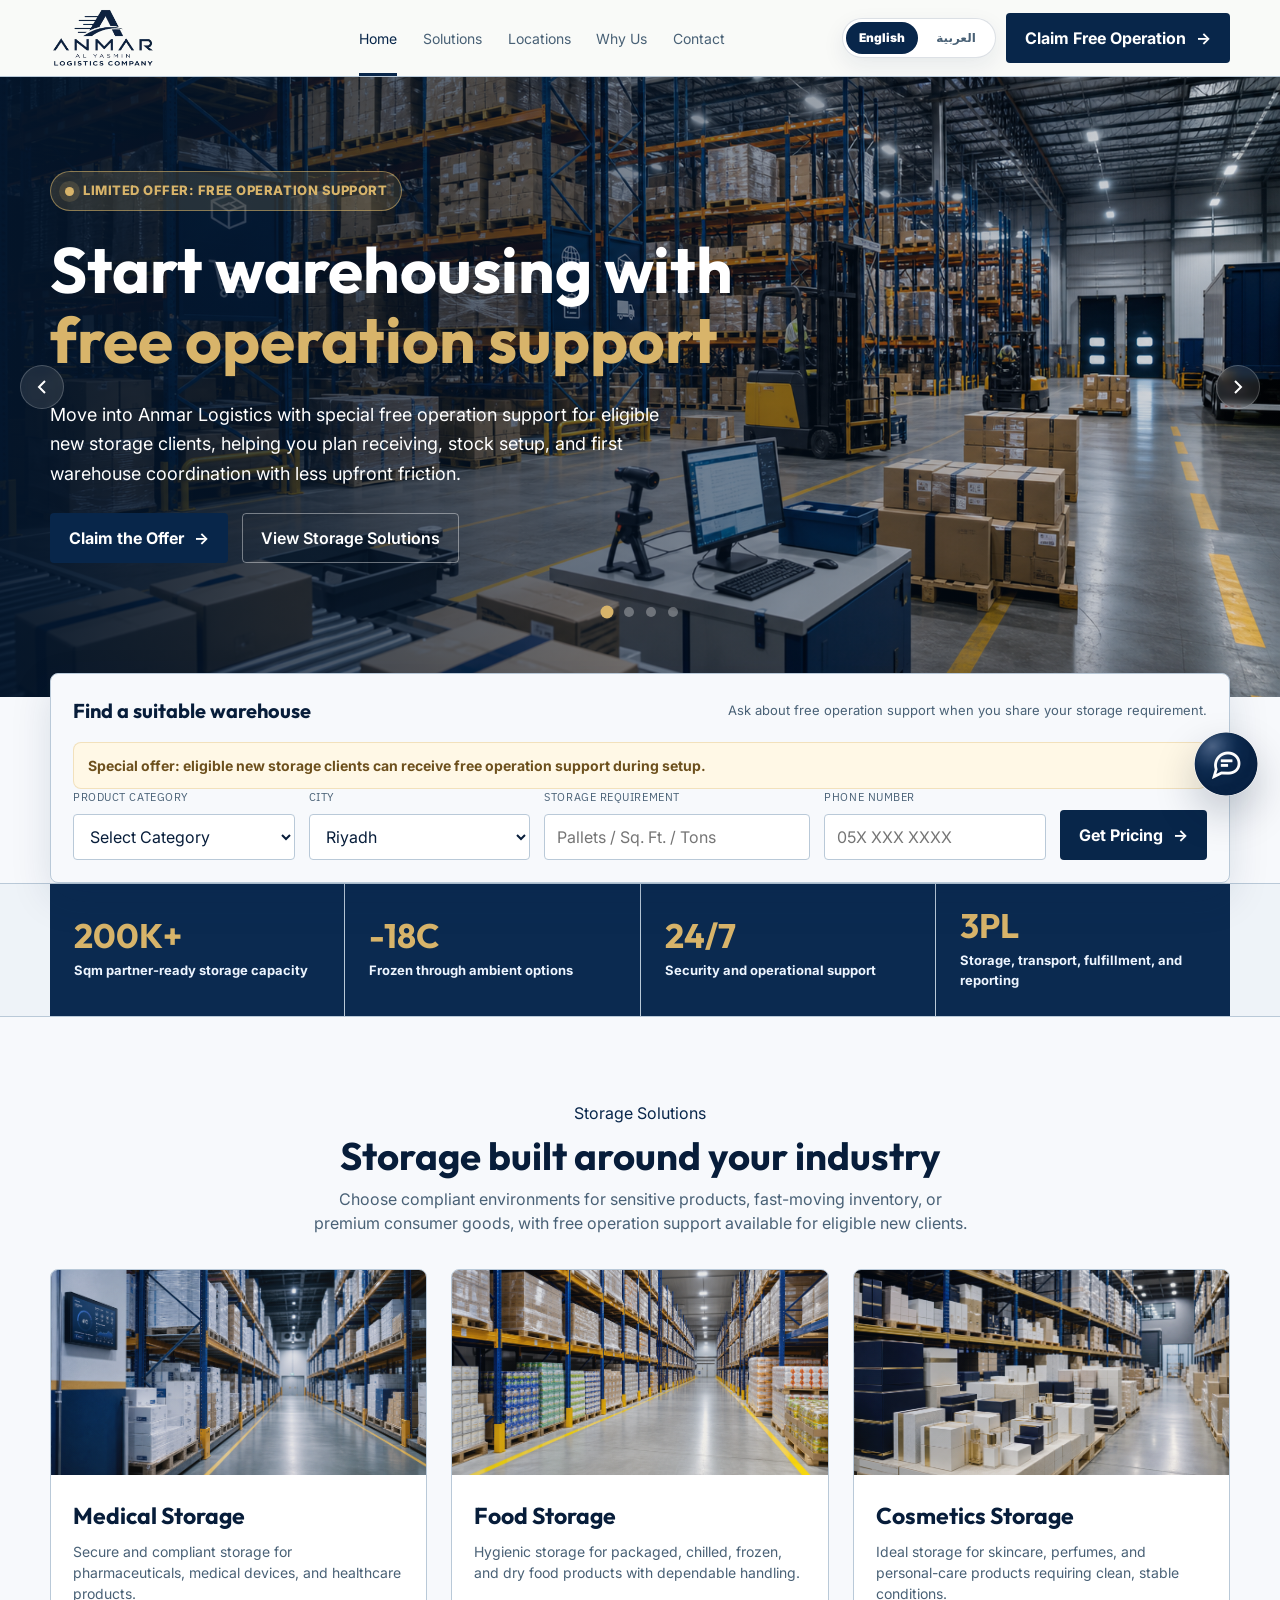
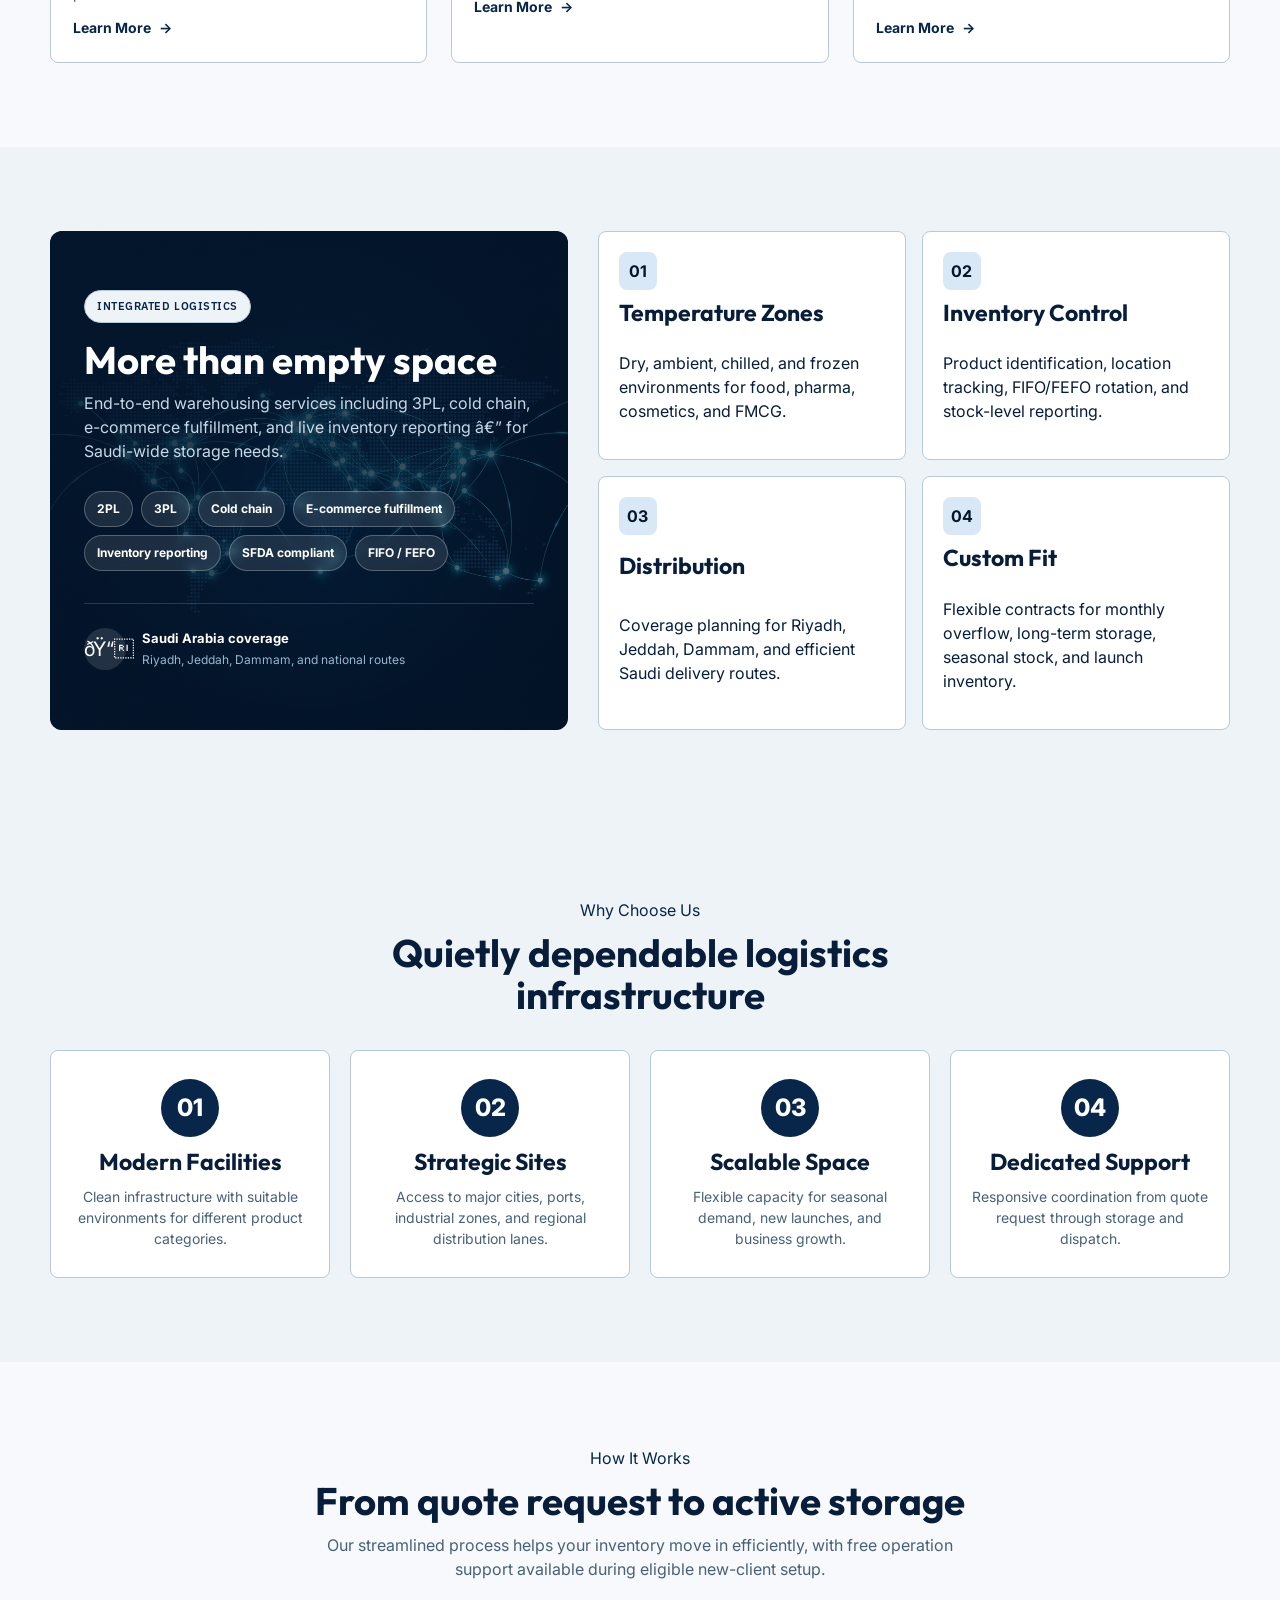
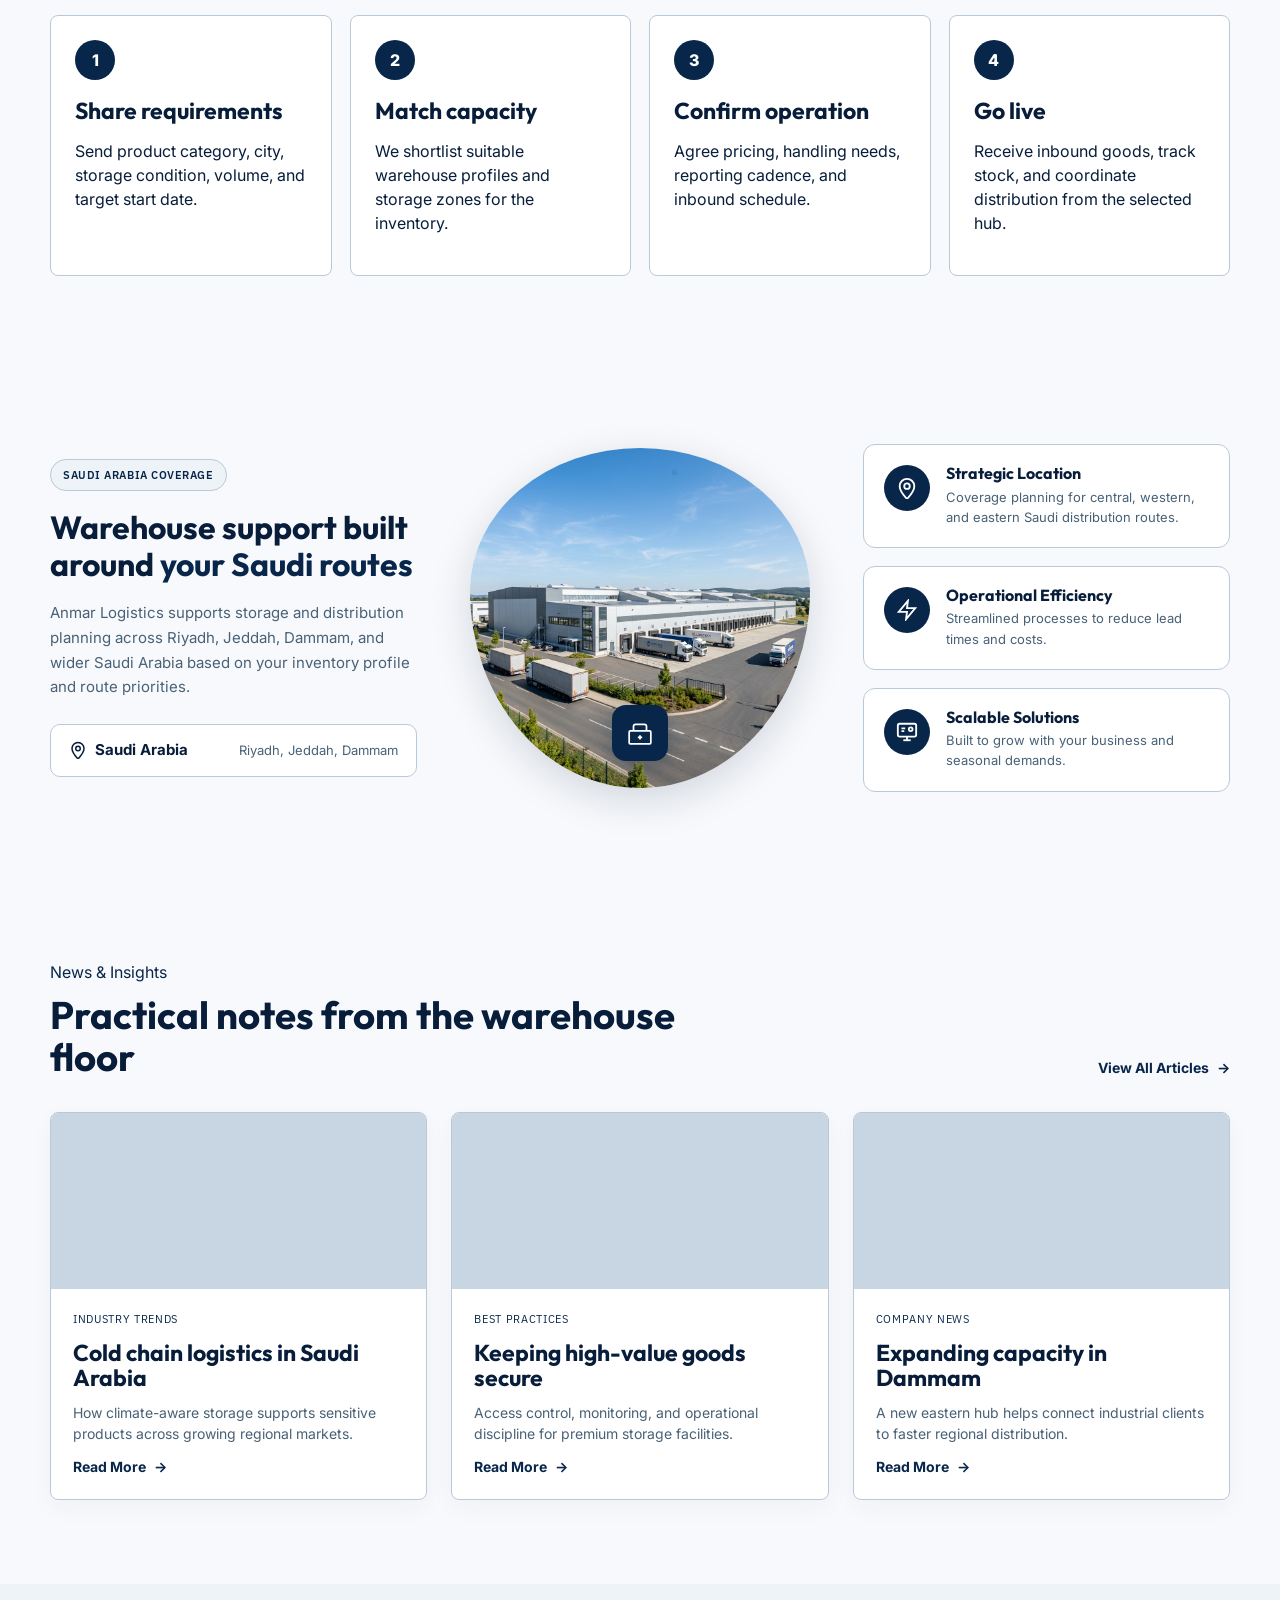
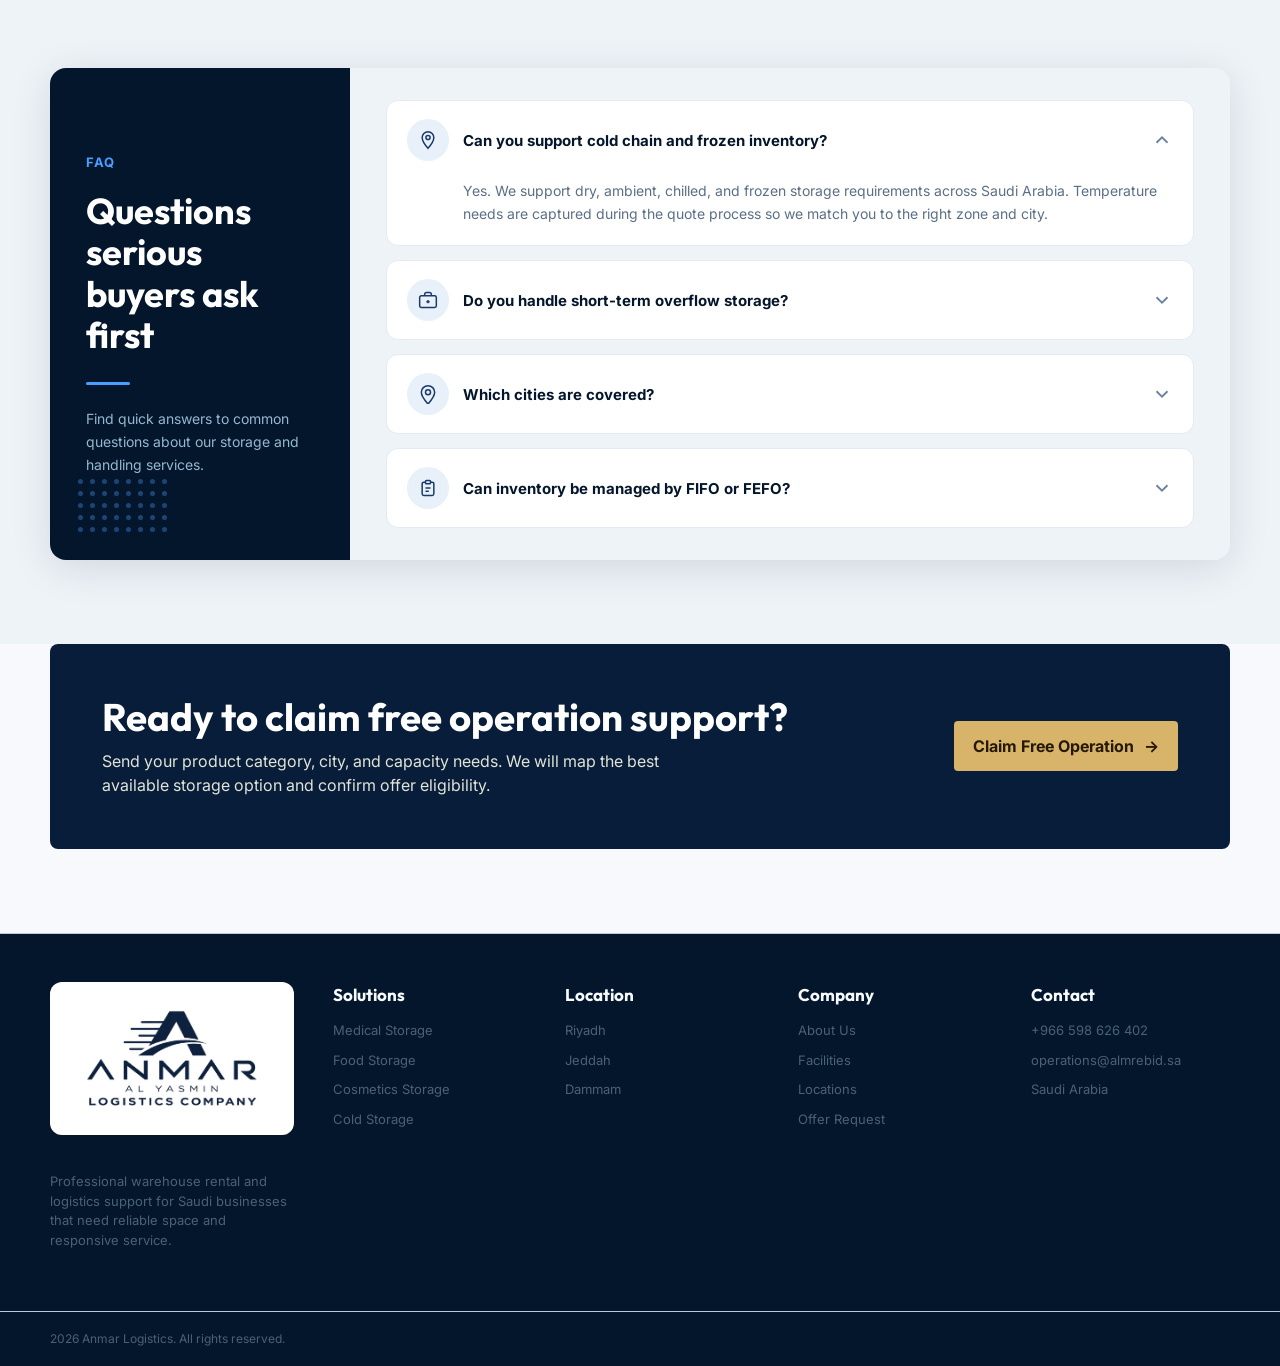
==== commit 5029dc86: "Use cleaned floating button icons" ====
--- a/index.html
+++ b/index.html
@@ -1290,7 +1290,7 @@
       padding: 0;
       display: grid;
       place-items: center;
-      background: #25d366;
+      background: url("assets/buttons/whatsapp-floating-button.png") center / 100% 100% no-repeat;
       color: #fff;
       font-size: 0;
       line-height: 0;
@@ -1302,14 +1302,7 @@
     }
 
     .floating-wa::before {
-      content: "";
-      width: 34px;
-      height: 34px;
-      display: block;
-      transform: none;
-      background: currentColor;
-      -webkit-mask: url("data:image/svg+xml,%3Csvg xmlns='http://www.w3.org/2000/svg' viewBox='0 0 32 32'%3E%3Cpath d='M16.02 3C8.86 3 3 8.85 3 16.02c0 2.29.6 4.52 1.75 6.48L3.06 29l6.67-1.75A12.92 12.92 0 0 0 16.02 29C23.16 29 29 23.15 29 16.02S23.16 3 16.02 3Zm0 23.02c-1.96 0-3.88-.53-5.55-1.53l-.4-.24-3.95 1.04 1.05-3.85-.26-.4a10.02 10.02 0 1 1 9.11 4.98Zm5.49-7.51c-.3-.15-1.78-.88-2.06-.98-.28-.1-.48-.15-.68.15-.2.3-.78.98-.96 1.18-.18.2-.35.22-.65.07-.3-.15-1.27-.47-2.42-1.49-.89-.79-1.5-1.78-1.67-2.08-.18-.3-.02-.46.13-.61.14-.14.3-.35.45-.53.15-.18.2-.3.3-.5.1-.2.05-.38-.02-.53-.08-.15-.68-1.64-.94-2.24-.25-.58-.5-.5-.68-.51h-.58c-.2 0-.53.07-.8.38-.28.3-1.05 1.03-1.05 2.51s1.08 2.91 1.23 3.11c.15.2 2.13 3.25 5.16 4.56.72.31 1.29.5 1.73.64.73.23 1.39.2 1.91.12.58-.09 1.78-.73 2.03-1.43.25-.7.25-1.3.18-1.43-.08-.13-.28-.2-.58-.35Z'/%3E%3C/svg%3E") center / contain no-repeat;
-      mask: url("data:image/svg+xml,%3Csvg xmlns='http://www.w3.org/2000/svg' viewBox='0 0 32 32'%3E%3Cpath d='M16.02 3C8.86 3 3 8.85 3 16.02c0 2.29.6 4.52 1.75 6.48L3.06 29l6.67-1.75A12.92 12.92 0 0 0 16.02 29C23.16 29 29 23.15 29 16.02S23.16 3 16.02 3Zm0 23.02c-1.96 0-3.88-.53-5.55-1.53l-.4-.24-3.95 1.04 1.05-3.85-.26-.4a10.02 10.02 0 1 1 9.11 4.98Zm5.49-7.51c-.3-.15-1.78-.88-2.06-.98-.28-.1-.48-.15-.68.15-.2.3-.78.98-.96 1.18-.18.2-.35.22-.65.07-.3-.15-1.27-.47-2.42-1.49-.89-.79-1.5-1.78-1.67-2.08-.18-.3-.02-.46.13-.61.14-.14.3-.35.45-.53.15-.18.2-.3.3-.5.1-.2.05-.38-.02-.53-.08-.15-.68-1.64-.94-2.24-.25-.58-.5-.5-.68-.51h-.58c-.2 0-.53.07-.8.38-.28.3-1.05 1.03-1.05 2.51s1.08 2.91 1.23 3.11c.15.2 2.13 3.25 5.16 4.56.72.31 1.29.5 1.73.64.73.23 1.39.2 1.91.12.58-.09 1.78-.73 2.03-1.43.25-.7.25-1.3.18-1.43-.08-.13-.28-.2-.58-.35Z'/%3E%3C/svg%3E") center / contain no-repeat;
+      display: none;
     }
 
     .floating-wa:hover {
@@ -1529,7 +1522,7 @@
     }
 
   </style>
-  <link rel="stylesheet" href="assets/chatbot.css?v=float-20260607">
+  <link rel="stylesheet" href="assets/chatbot.css?v=buttonicons-20260608">
 </head>
 <body>
 
--- a/assets/chatbot.css
+++ b/assets/chatbot.css
@@ -175,9 +175,7 @@
   align-items: center;
   justify-content: center;
   padding: 0;
-  background:
-    radial-gradient(circle at 30% 24%, rgba(255,255,255,0.22), transparent 34%),
-    #08264a;
+  background: url("buttons/chat-floating-button.png") center / 100% 100% no-repeat;
   color: #fff;
   line-height: 0;
   box-shadow: 0 18px 42px rgba(4, 22, 44, 0.22);
@@ -187,18 +185,11 @@
 
 .lead-chat__launcher:hover {
   transform: translateY(-2px);
-  background:
-    radial-gradient(circle at 30% 24%, rgba(255,255,255,0.22), transparent 34%),
-    #04162c;
   box-shadow: 0 22px 52px rgba(4, 22, 44, 0.3);
 }
 
 .lead-chat__launcher svg {
-  width: 32px;
-  height: 32px;
-  display: block;
-  flex: 0 0 auto;
-  transform: none;
+  display: none;
 }
 
 @media (max-width: 760px) {
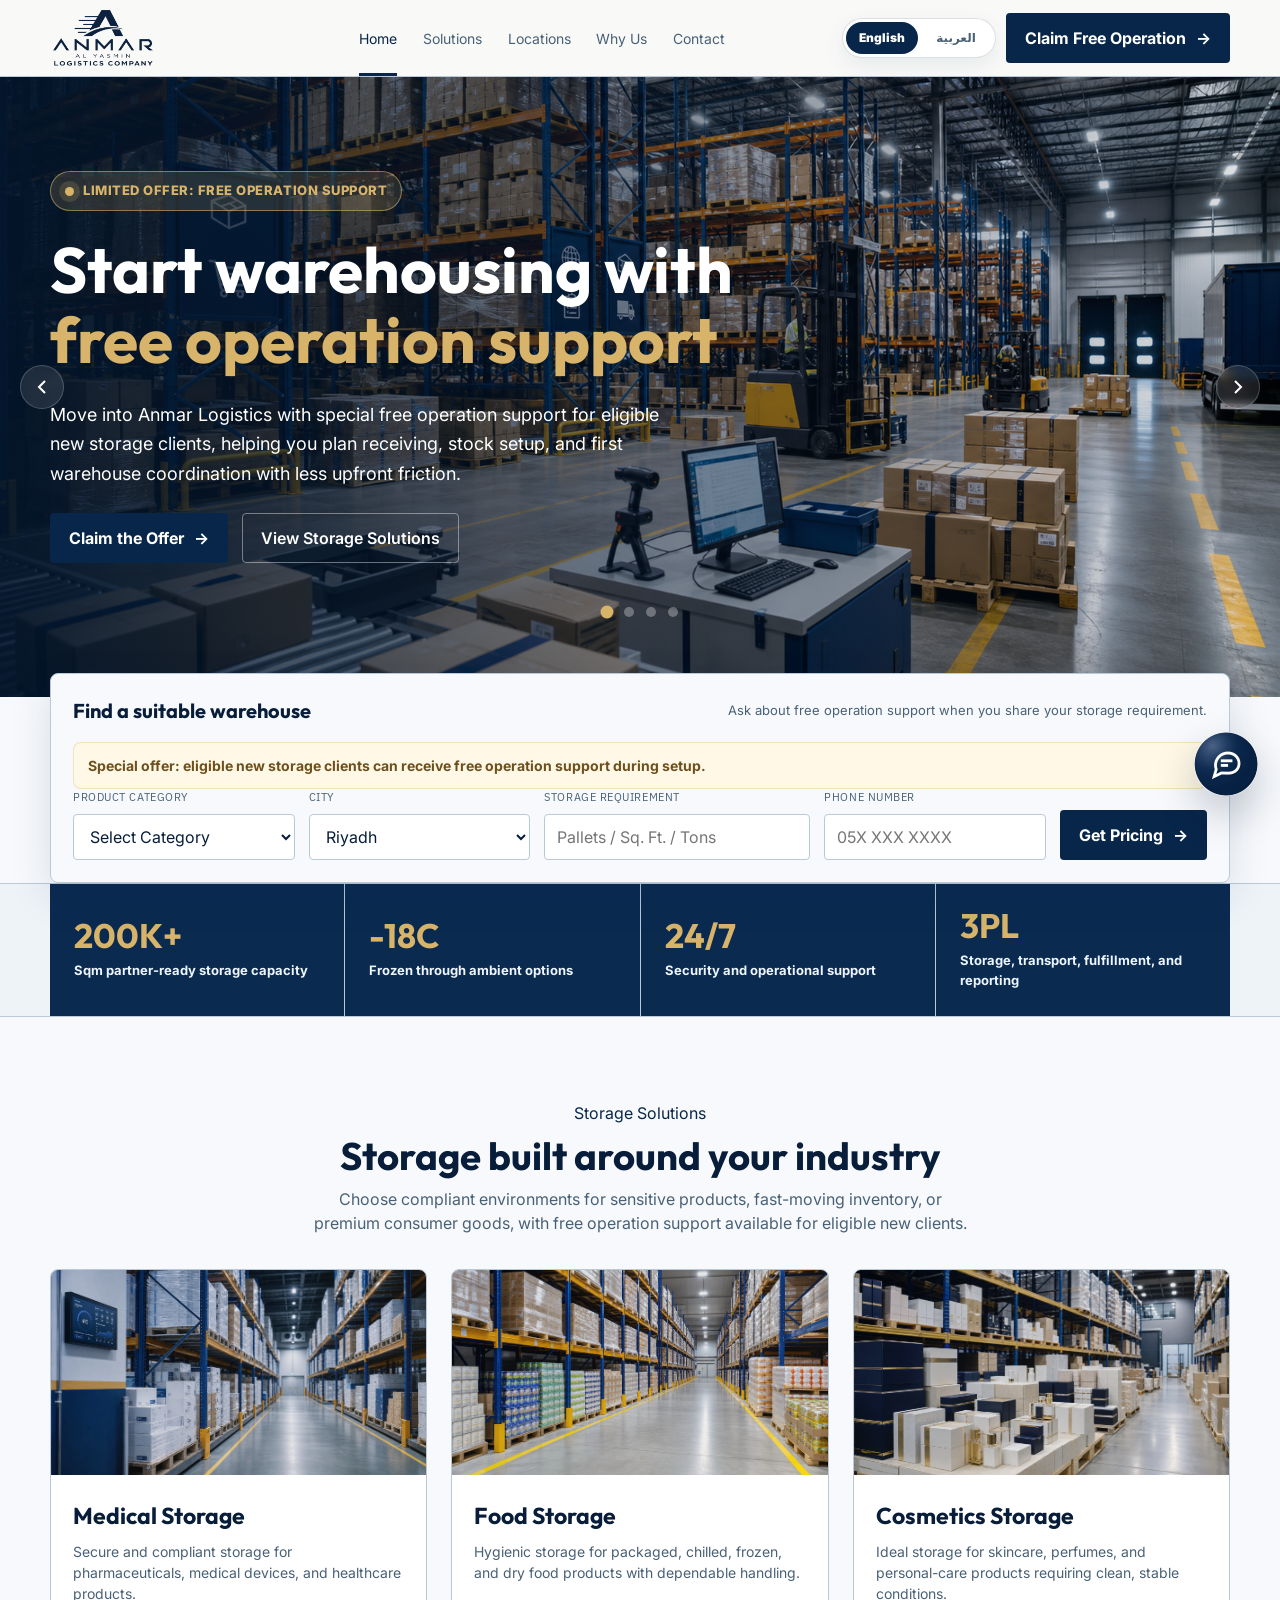
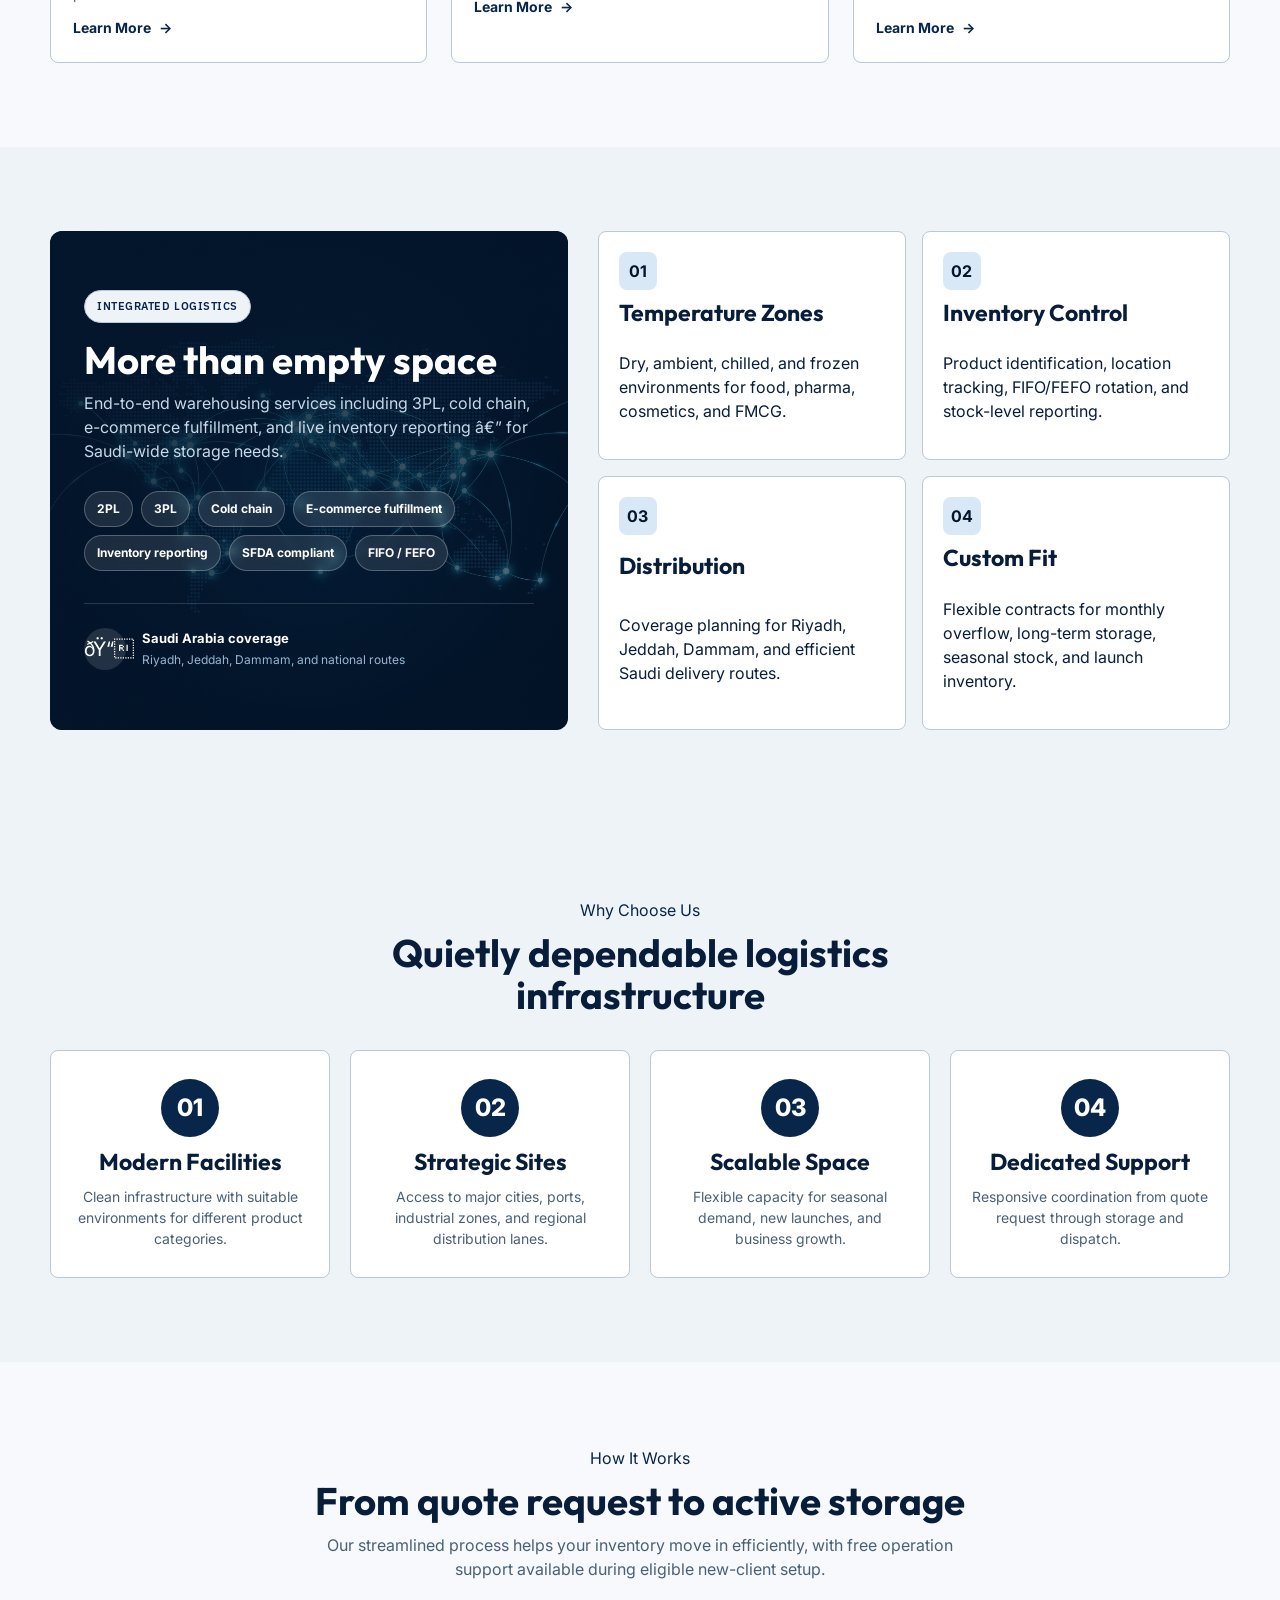
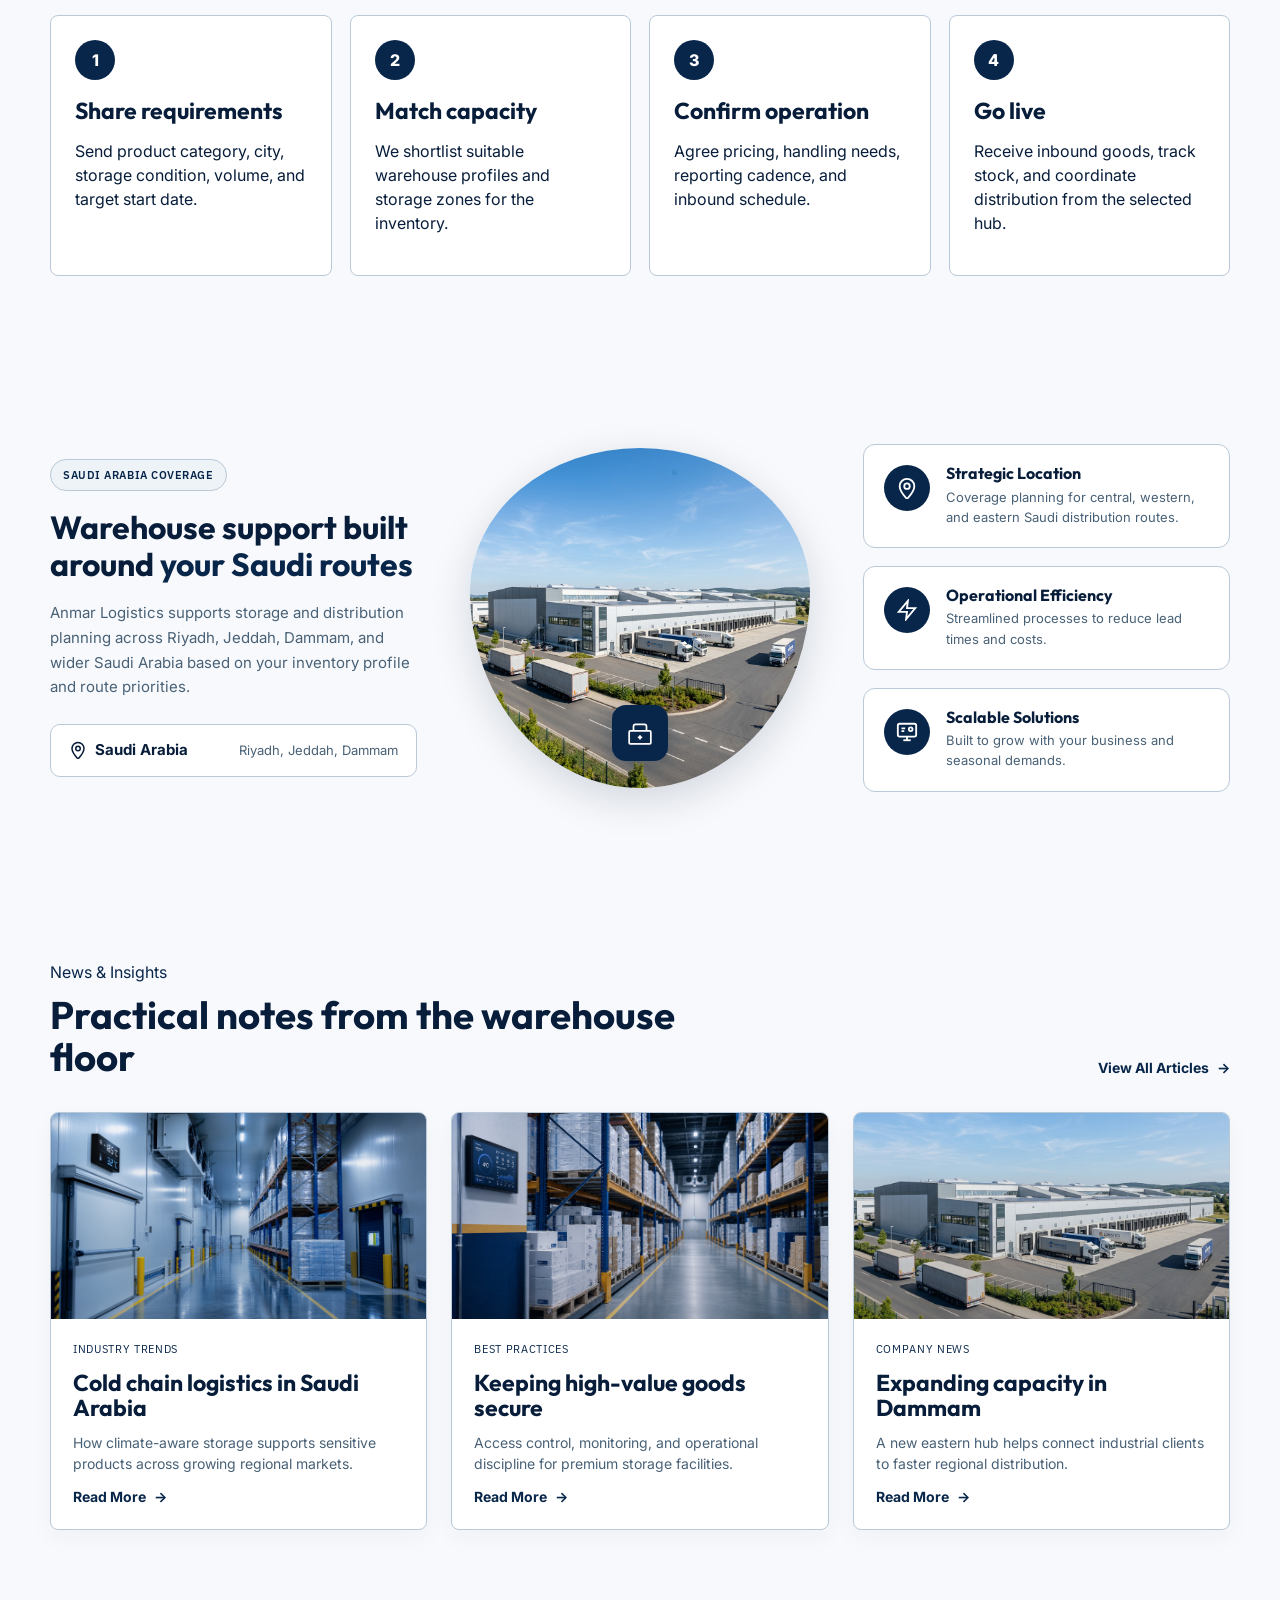
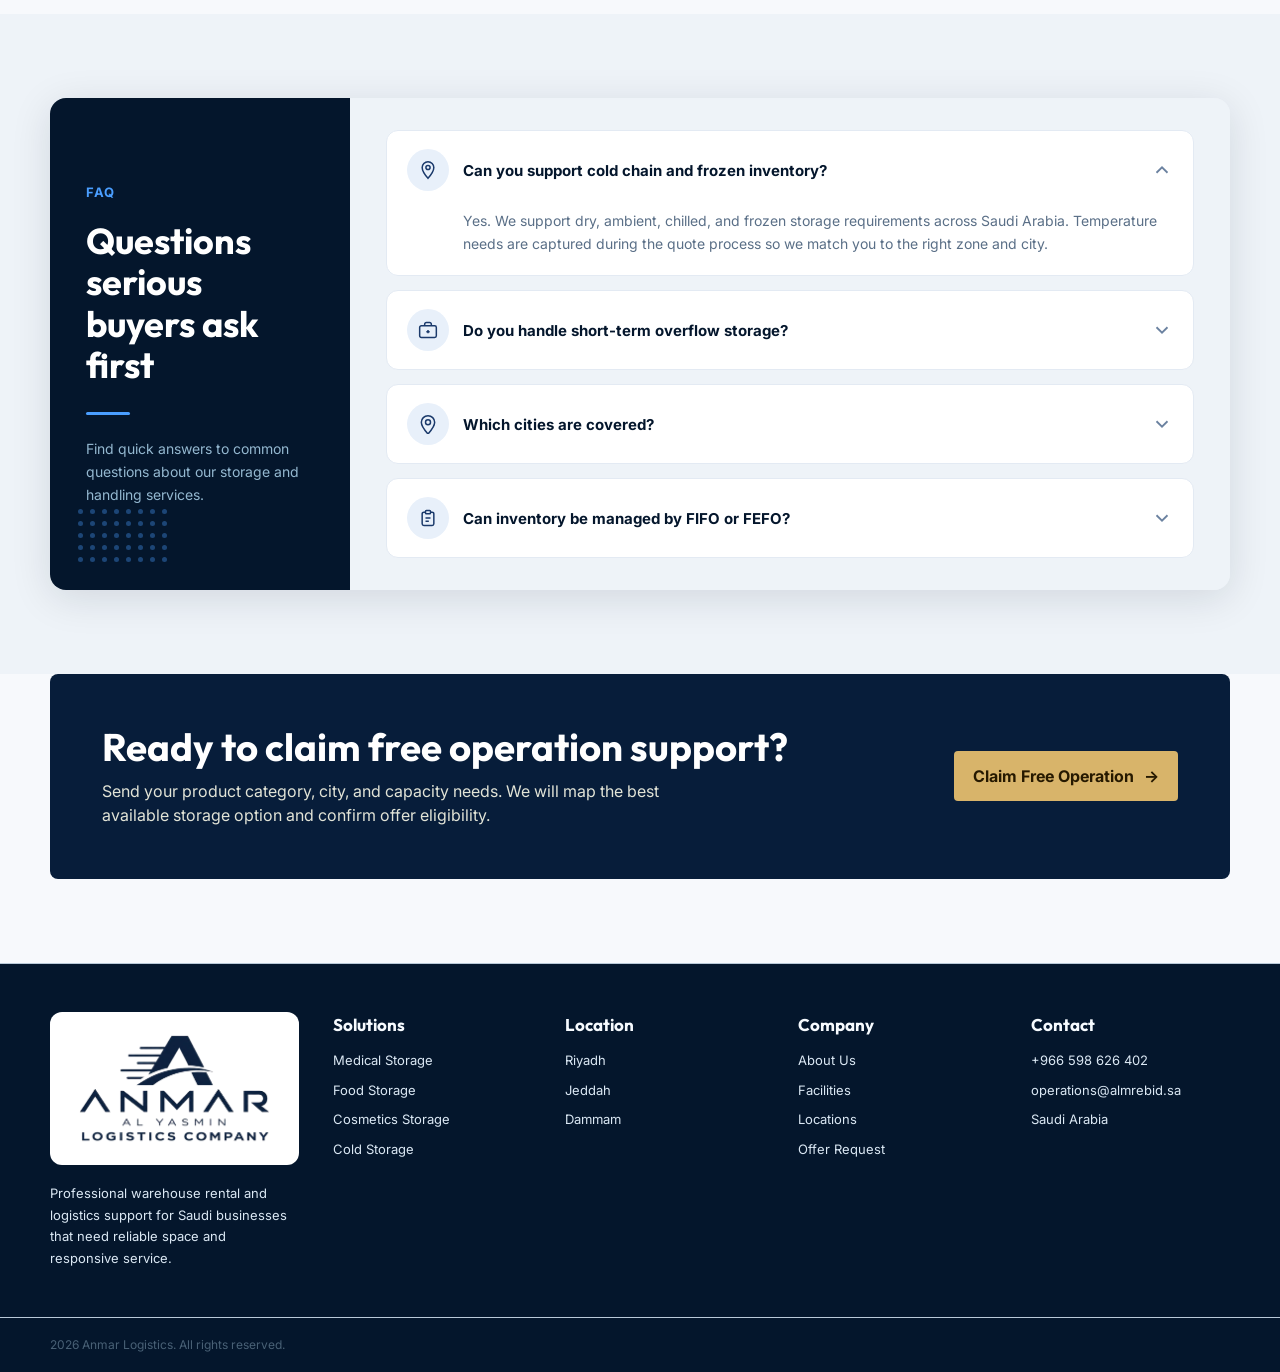
==== commit e7dbf88d: "Polish homepage visuals and medical hero" ====
--- a/index.html
+++ b/index.html
@@ -9,8 +9,8 @@
   <meta property="og:title" content="Anmar Logistics | Warehousing & 3PL Storage in KSA">
   <meta property="og:description" content="Secure warehouse rental, 3PL storage, cold chain, food, medical, and cosmetics storage support across Saudi Arabia, including Riyadh, Jeddah, and Dammam.">
   <meta property="og:type" content="website">
-  <meta property="og:url" content="https://anmar-five.vercel.app/">
-  <meta property="og:image" content="https://anmar-five.vercel.app/assets/warehouse-hero.png">
+  <meta property="og:url" content="https://www.anmaralyasminlogistics.com/">
+  <meta property="og:image" content="https://www.anmaralyasminlogistics.com/assets/warehouse-hero.png">
   <meta name="twitter:card" content="summary_large_image">
   <meta name="twitter:title" content="Anmar Logistics | Warehousing & 3PL Storage in KSA">
   <meta name="twitter:description" content="Professional warehousing and logistics support across KSA for medical, food, cosmetics, retail, and cold chain inventory.">
@@ -235,8 +235,13 @@
       border-radius: 8px;
       display: grid;
       place-items: center;
-      background: var(--primary-soft);
-      color: var(--primary-strong);
+      background: var(--primary);
+      color: #fff;
+    }
+
+    .icon-btn:hover,
+    .icon-btn[aria-expanded="true"] {
+      background: var(--primary-strong);
     }
 
     .menu-btn { display: none; }
@@ -299,6 +304,9 @@
       position: absolute;
       inset: 0;
       background: linear-gradient(90deg, rgba(4,22,44,0.92) 0%, rgba(4,22,44,0.6) 40%, rgba(4,22,44,0.1) 100%);
+    }
+    html[dir="rtl"] .slide::after {
+      background: linear-gradient(270deg, rgba(4,22,44,0.92) 0%, rgba(4,22,44,0.6) 40%, rgba(4,22,44,0.1) 100%);
     }
     .slide-content {
       position: relative;
@@ -1055,8 +1063,30 @@
     .article { padding: 0; overflow: hidden; }
 
     .article-image {
-      min-height: 176px;
-      background: #c8d6e4;
+      min-height: 206px;
+      background-color: #c8d6e4;
+      background-size: cover;
+      background-position: center;
+      position: relative;
+    }
+
+    .article-image::after {
+      content: "";
+      position: absolute;
+      inset: 0;
+      background: linear-gradient(180deg, rgba(4,22,44,0.02), rgba(4,22,44,0.2));
+    }
+
+    .article-image.cold-chain {
+      background-image: url("assets/cold-storage-generated.png");
+    }
+
+    .article-image.secure-goods {
+      background-image: url("assets/medical-storage-generated.png");
+    }
+
+    .article-image.dammam-capacity {
+      background-image: url("assets/warehouse-exterior.png");
     }
 
     .article-body {
@@ -1259,15 +1289,15 @@
       display: inline-flex;
       justify-content: center;
       align-items: center;
-      padding: 24px 32px;
+      padding: 18px 24px;
       border-radius: 12px;
       background: #ffffff;
-      margin-bottom: 24px;
+      margin: 0 0 18px;
       width: auto;
     }
     
     .footer .brand-logo {
-      width: 180px;
+      width: 210px;
       height: auto;
     }
 
@@ -1324,12 +1354,19 @@
       display: grid;
       grid-template-columns: 1.25fr repeat(4, 1fr);
       gap: 34px;
+      align-items: start;
       padding: 48px 0;
     }
 
     .footer p, .footer a {
-      color: var(--muted);
+      color: #dbe8f4;
       font-size: 13px;
+    }
+
+    .footer p {
+      max-width: 300px;
+      margin: 0;
+      line-height: 1.65;
     }
 
     .footer h4 {
@@ -1533,14 +1570,14 @@
         <img class="brand-logo" src="assets/anmar-logo-transparent.png" alt="Anmar Al Yasmin Logistics Company">
       </a>
       <nav class="nav-links" aria-label="Main navigation">
-        <a class="active" href="index.html">Home</a>
-        <a href="solutions.html">Solutions</a>
-        <a href="locations.html">Locations</a>
-        <a href="about.html">Why Us</a>
-        <a href="contact.html">Contact</a>
+        <a class="active" href="/">Home</a>
+        <a href="/solutions">Solutions</a>
+        <a href="/locations">Locations</a>
+        <a href="/about">Why Us</a>
+        <a href="/contact">Contact</a>
       </nav>
       <div class="nav-actions"><div class="language-toggle notranslate" translate="no" aria-label="Language selector"><button class="lang-btn active" type="button" data-translate="en" aria-pressed="true">English</button><button class="lang-btn" type="button" data-translate="ar" aria-pressed="false">&#1575;&#1604;&#1593;&#1585;&#1576;&#1610;&#1577;</button></div>
-      <a class="btn" href="contact.html">Claim Free Operation <span aria-hidden="true">-></span></a>
+      <a class="btn" href="/contact">Claim Free Operation <span aria-hidden="true">-></span></a>
       </div>
       <button class="icon-btn menu-btn" type="button" aria-label="Open menu" aria-expanded="false">
         <svg viewBox="0 0 24 24" width="24" height="24" stroke="currentColor" stroke-width="2" fill="none" stroke-linecap="round" stroke-linejoin="round">
@@ -1552,11 +1589,11 @@
     </div>
     <nav class="mobile-panel" id="mobilePanel" aria-label="Mobile navigation">
       <div class="container">
-        <a href="solutions.html">Solutions</a>
-        <a href="locations.html">Locations</a>
-        <a href="about.html">Why Us</a>
-        <a href="contact.html">Contact</a>
-        <a href="contact.html">Claim Free Operation</a><div class="language-toggle mobile-language notranslate" translate="no" aria-label="Language selector"><button class="lang-btn active" type="button" data-translate="en" aria-pressed="true">English</button><button class="lang-btn" type="button" data-translate="ar" aria-pressed="false">&#1575;&#1604;&#1593;&#1585;&#1576;&#1610;&#1577;</button></div>
+        <a href="/solutions">Solutions</a>
+        <a href="/locations">Locations</a>
+        <a href="/about">Why Us</a>
+        <a href="/contact">Contact</a>
+        <a href="/contact">Claim Free Operation</a><div class="language-toggle mobile-language notranslate" translate="no" aria-label="Language selector"><button class="lang-btn active" type="button" data-translate="en" aria-pressed="true">English</button><button class="lang-btn" type="button" data-translate="ar" aria-pressed="false">&#1575;&#1604;&#1593;&#1585;&#1576;&#1610;&#1577;</button></div>
       </div>
     </nav>
   </header>
@@ -1570,8 +1607,8 @@
             <h1>Start warehousing with <span>free operation support</span></h1>
             <p class="lead">Move into Anmar Logistics with special free operation support for eligible new storage clients, helping you plan receiving, stock setup, and first warehouse coordination with less upfront friction.</p>
             <div class="hero-actions" style="display: flex; gap: 14px;">
-              <a class="btn" href="contact.html">Claim the Offer <span aria-hidden="true">-></span></a>
-              <a class="btn secondary" href="solutions.html" style="color: #fff; border-color: rgba(255,255,255,0.4);">View Storage Solutions</a>
+              <a class="btn" href="/contact">Claim the Offer <span aria-hidden="true">-></span></a>
+              <a class="btn secondary" href="/solutions" style="color: #fff; border-color: rgba(255,255,255,0.4);">View Storage Solutions</a>
             </div>
           </div>
         </div>
@@ -1584,8 +1621,8 @@
             <h1>Reliable Warehousing <span>across Saudi Arabia</span></h1>
             <p class="lead">Secure and flexible storage solutions for medical, food, cosmetics, and retail businesses across Riyadh, Jeddah, Dammam, and key Saudi distribution routes.</p>
             <div class="hero-actions" style="display: flex; gap: 14px;">
-              <a class="btn" href="contact.html">Claim Free Operation <span aria-hidden="true">-></span></a>
-              <a class="btn secondary" href="locations.html" style="color: #fff; border-color: rgba(255,255,255,0.4);">Explore Operations</a>
+              <a class="btn" href="/contact">Claim Free Operation <span aria-hidden="true">-></span></a>
+              <a class="btn secondary" href="/locations" style="color: #fff; border-color: rgba(255,255,255,0.4);">Explore Operations</a>
             </div>
           </div>
         </div>
@@ -1598,7 +1635,7 @@
             <h1>Specialized <span>Food Storage</span></h1>
             <p class="lead">Hygienic storage for packaged, chilled, frozen, and dry food products with dependable handling and route planning support.</p>
             <div class="hero-actions" style="display: flex; gap: 14px;">
-              <a class="btn" href="contact.html">Get Pricing <span aria-hidden="true">-></span></a>
+              <a class="btn" href="/contact">Get Pricing <span aria-hidden="true">-></span></a>
             </div>
           </div>
         </div>
@@ -1611,7 +1648,7 @@
             <h1>Secure <span>Medical Logistics</span></h1>
             <p class="lead">Compliant storage for pharmaceuticals and medical devices. We maintain the highest standards of cleanliness, security, and climate control.</p>
             <div class="hero-actions" style="display: flex; gap: 14px;">
-              <a class="btn" href="contact.html">Claim Free Operation <span aria-hidden="true">-></span></a>
+              <a class="btn" href="/contact">Claim Free Operation <span aria-hidden="true">-></span></a>
             </div>
           </div>
         </div>
@@ -1697,7 +1734,7 @@
             <div class="card-body">
               <h3>Medical Storage</h3>
               <p>Secure and compliant storage for pharmaceuticals, medical devices, and healthcare products.</p>
-              <a class="text-link" href="medical-storage.html">Learn More <span aria-hidden="true">-></span></a>
+              <a class="text-link" href="/medical-storage">Learn More <span aria-hidden="true">-></span></a>
             </div>
           </article>
           <article class="card">
@@ -1705,7 +1742,7 @@
             <div class="card-body">
               <h3>Food Storage</h3>
               <p>Hygienic storage for packaged, chilled, frozen, and dry food products with dependable handling.</p>
-              <a class="text-link" href="food-storage.html">Learn More <span aria-hidden="true">-></span></a>
+              <a class="text-link" href="/food-storage">Learn More <span aria-hidden="true">-></span></a>
             </div>
           </article>
           <article class="card">
@@ -1713,7 +1750,7 @@
             <div class="card-body">
               <h3>Cosmetics Storage</h3>
               <p>Ideal storage for skincare, perfumes, and personal-care products requiring clean, stable conditions.</p>
-              <a class="text-link" href="cosmetics-storage.html">Learn More <span aria-hidden="true">-></span></a>
+              <a class="text-link" href="/cosmetics-storage">Learn More <span aria-hidden="true">-></span></a>
             </div>
           </article>
         </div>
@@ -1869,34 +1906,34 @@
             <span class="section-kicker">News & Insights</span>
             <h2>Practical notes from the warehouse floor</h2>
           </div>
-          <a class="text-link" href="solutions.html">View All Articles <span aria-hidden="true">-></span></a>
+          <a class="text-link" href="/solutions">View All Articles <span aria-hidden="true">-></span></a>
         </div>
         <div class="articles">
           <article class="article">
-            <div class="article-image" role="img" aria-label="Warehouse exterior at sunset"></div>
+            <div class="article-image cold-chain" role="img" aria-label="Temperature controlled warehouse storage for cold chain logistics"></div>
             <div class="article-body">
               <span class="tag">Industry Trends</span>
               <h3>Cold chain logistics in Saudi Arabia</h3>
               <p>How climate-aware storage supports sensitive products across growing regional markets.</p>
-              <a class="text-link" href="cold-storage.html">Read More <span aria-hidden="true">-></span></a>
+              <a class="text-link" href="/cold-storage">Read More <span aria-hidden="true">-></span></a>
             </div>
           </article>
           <article class="article">
-            <div class="article-image" role="img" aria-label="Warehouse security and loading dock"></div>
+            <div class="article-image secure-goods" role="img" aria-label="Secure warehouse racking for sensitive and high-value goods"></div>
             <div class="article-body">
               <span class="tag">Best Practices</span>
               <h3>Keeping high-value goods secure</h3>
               <p>Access control, monitoring, and operational discipline for premium storage facilities.</p>
-              <a class="text-link" href="about.html">Read More <span aria-hidden="true">-></span></a>
+              <a class="text-link" href="/about">Read More <span aria-hidden="true">-></span></a>
             </div>
           </article>
           <article class="article">
-            <div class="article-image" role="img" aria-label="Modern logistics warehouse"></div>
+            <div class="article-image dammam-capacity" role="img" aria-label="Modern warehouse facility supporting Dammam logistics capacity"></div>
             <div class="article-body">
               <span class="tag">Company News</span>
               <h3>Expanding capacity in Dammam</h3>
               <p>A new eastern hub helps connect industrial clients to faster regional distribution.</p>
-              <a class="text-link" href="locations.html#dammam">Read More <span aria-hidden="true">-></span></a>
+              <a class="text-link" href="/locations#dammam">Read More <span aria-hidden="true">-></span></a>
             </div>
           </article>
         </div>
@@ -2012,7 +2049,7 @@
           <h2>Ready to claim free operation support?</h2>
           <p>Send your product category, city, and capacity needs. We will map the best available storage option and confirm offer eligibility.</p>
         </div>
-        <a class="btn" href="contact.html">Claim Free Operation <span aria-hidden="true">-></span></a>
+        <a class="btn" href="/contact">Claim Free Operation <span aria-hidden="true">-></span></a>
       </div>
     </section>
   </main>
@@ -2027,19 +2064,19 @@
       </div>
       <div>
         <h4>Solutions</h4>
-        <div class="footer-links"><a href="medical-storage.html">Medical Storage</a><a href="food-storage.html">Food Storage</a><a href="cosmetics-storage.html">Cosmetics Storage</a><a href="cold-storage.html">Cold Storage</a></div>
+        <div class="footer-links"><a href="/medical-storage">Medical Storage</a><a href="/food-storage">Food Storage</a><a href="/cosmetics-storage">Cosmetics Storage</a><a href="/cold-storage">Cold Storage</a></div>
       </div>
       <div>
         <h4>Location</h4>
-        <div class="footer-links"><a href="locations.html#riyadh">Riyadh</a><a href="locations.html#jeddah">Jeddah</a><a href="locations.html#dammam">Dammam</a></div>
+        <div class="footer-links"><a href="/locations#riyadh">Riyadh</a><a href="/locations#jeddah">Jeddah</a><a href="/locations#dammam">Dammam</a></div>
       </div>
       <div>
         <h4>Company</h4>
-        <div class="footer-links"><a href="about.html">About Us</a><a href="solutions.html">Facilities</a><a href="locations.html">Locations</a><a href="contact.html">Offer Request</a></div>
+        <div class="footer-links"><a href="/about">About Us</a><a href="/solutions">Facilities</a><a href="/locations">Locations</a><a href="/contact">Offer Request</a></div>
       </div>
       <div>
         <h4>Contact</h4>
-        <div class="footer-links"><a href="tel:+966598626402">+966 598 626 402</a><a href="mailto:operations@almrebid.sa">operations@almrebid.sa</a><a href="contact.html">Saudi Arabia</a></div>
+        <div class="footer-links"><a href="tel:+966598626402">+966 598 626 402</a><a href="mailto:operations@almrebid.sa">operations@almrebid.sa</a><a href="/contact">Saudi Arabia</a></div>
       </div>
     </div>
     <div class="copyright">
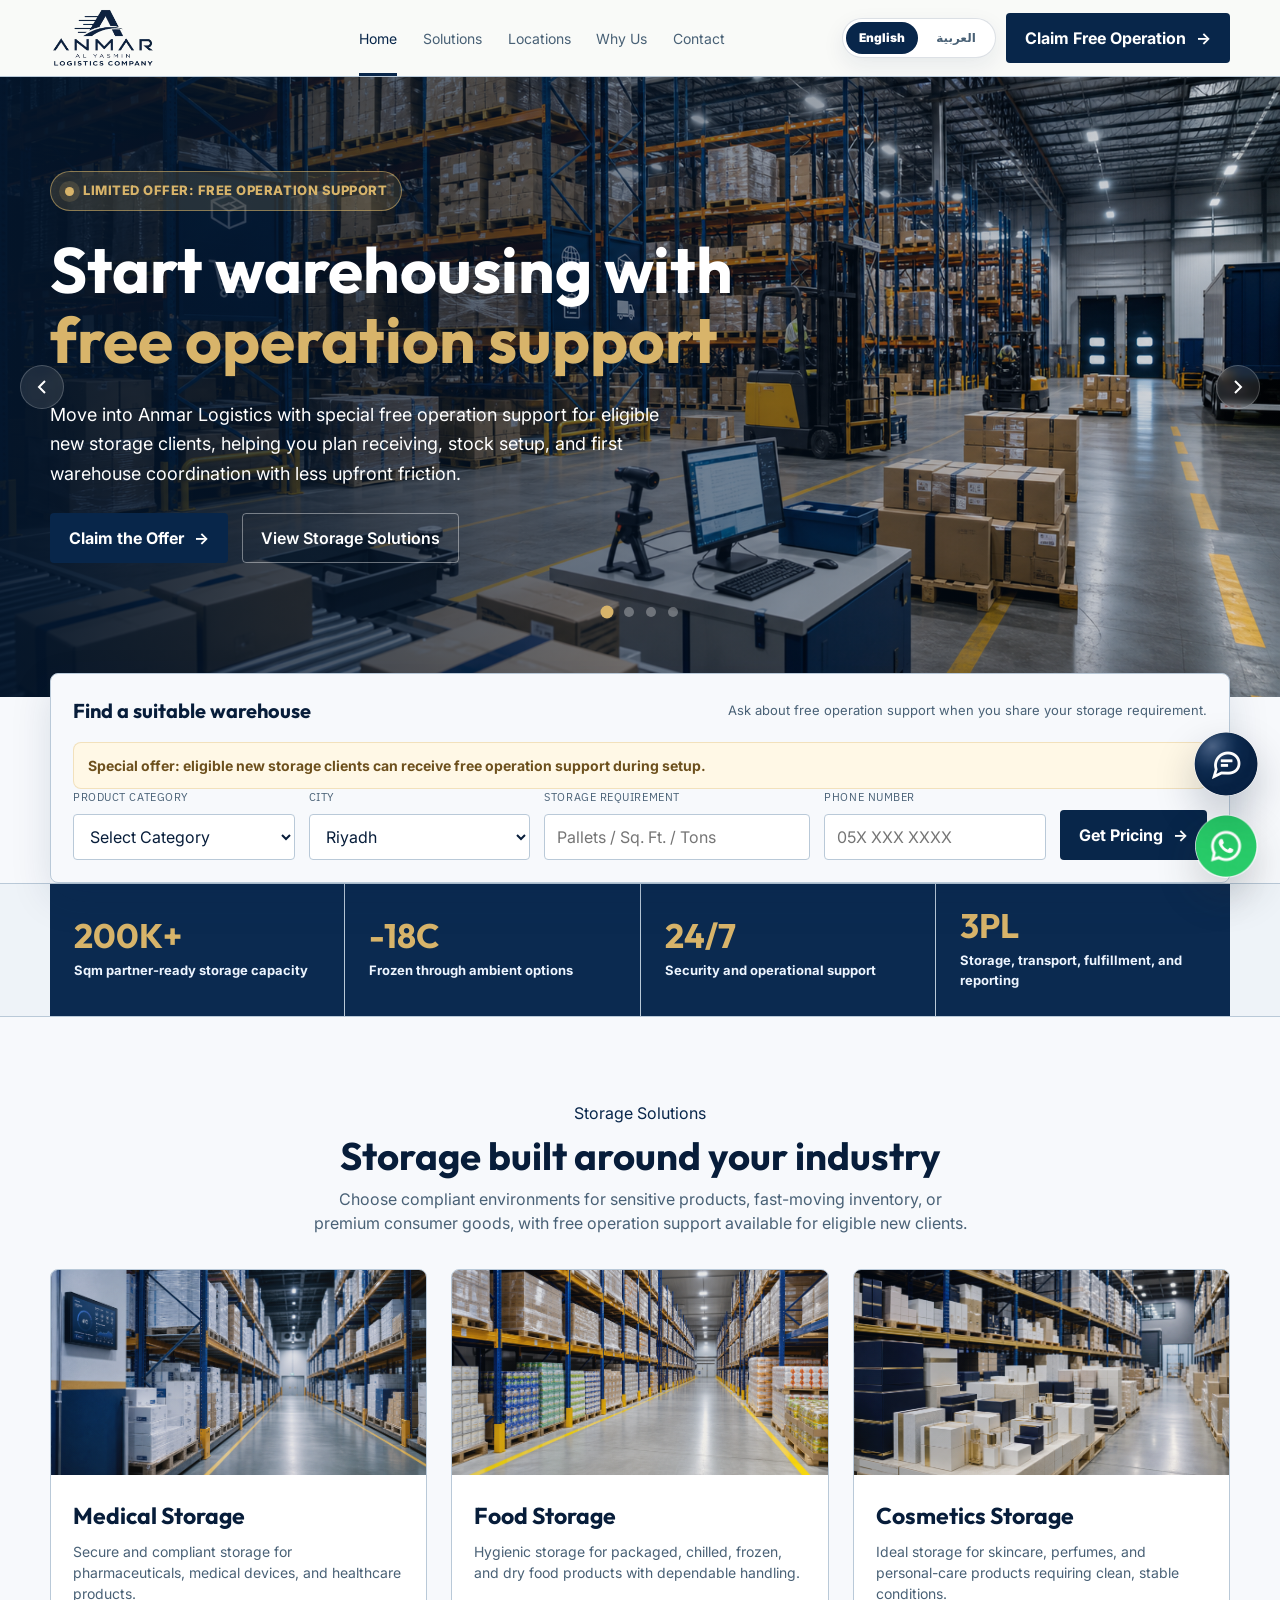
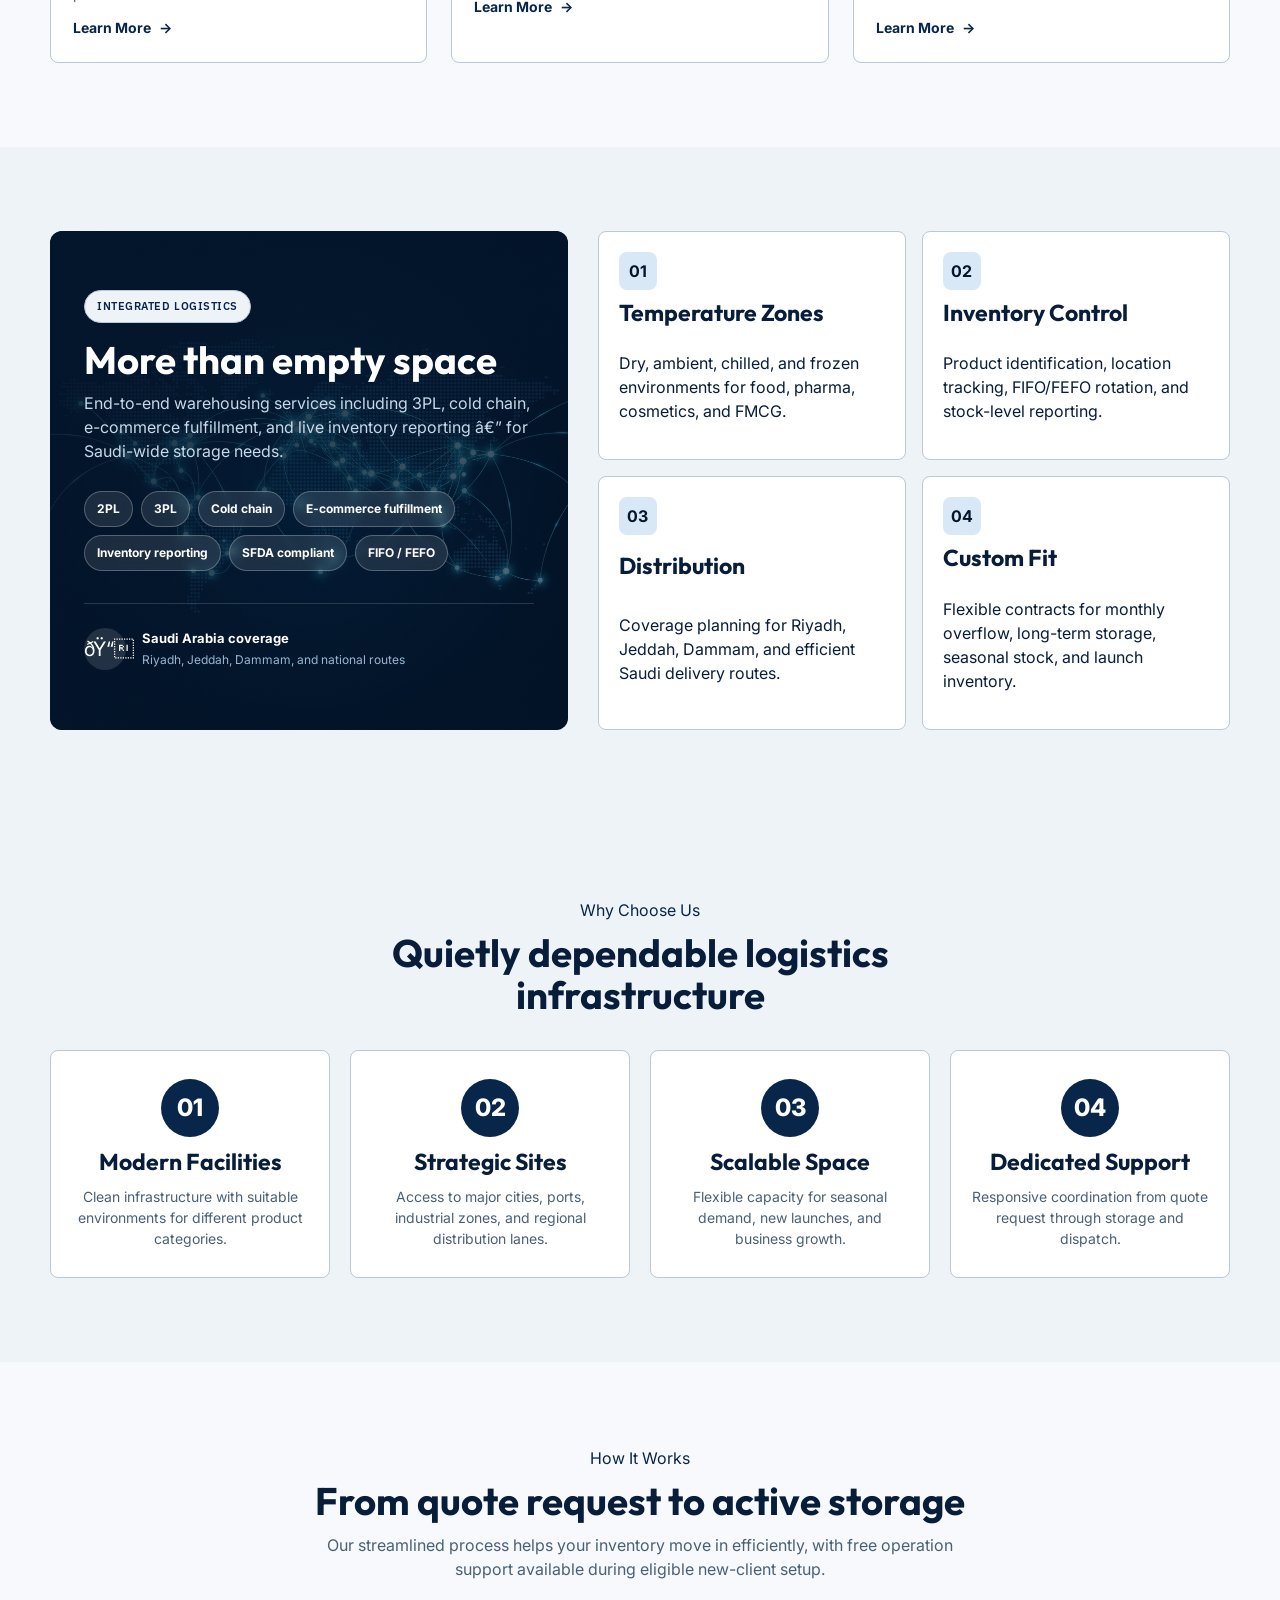
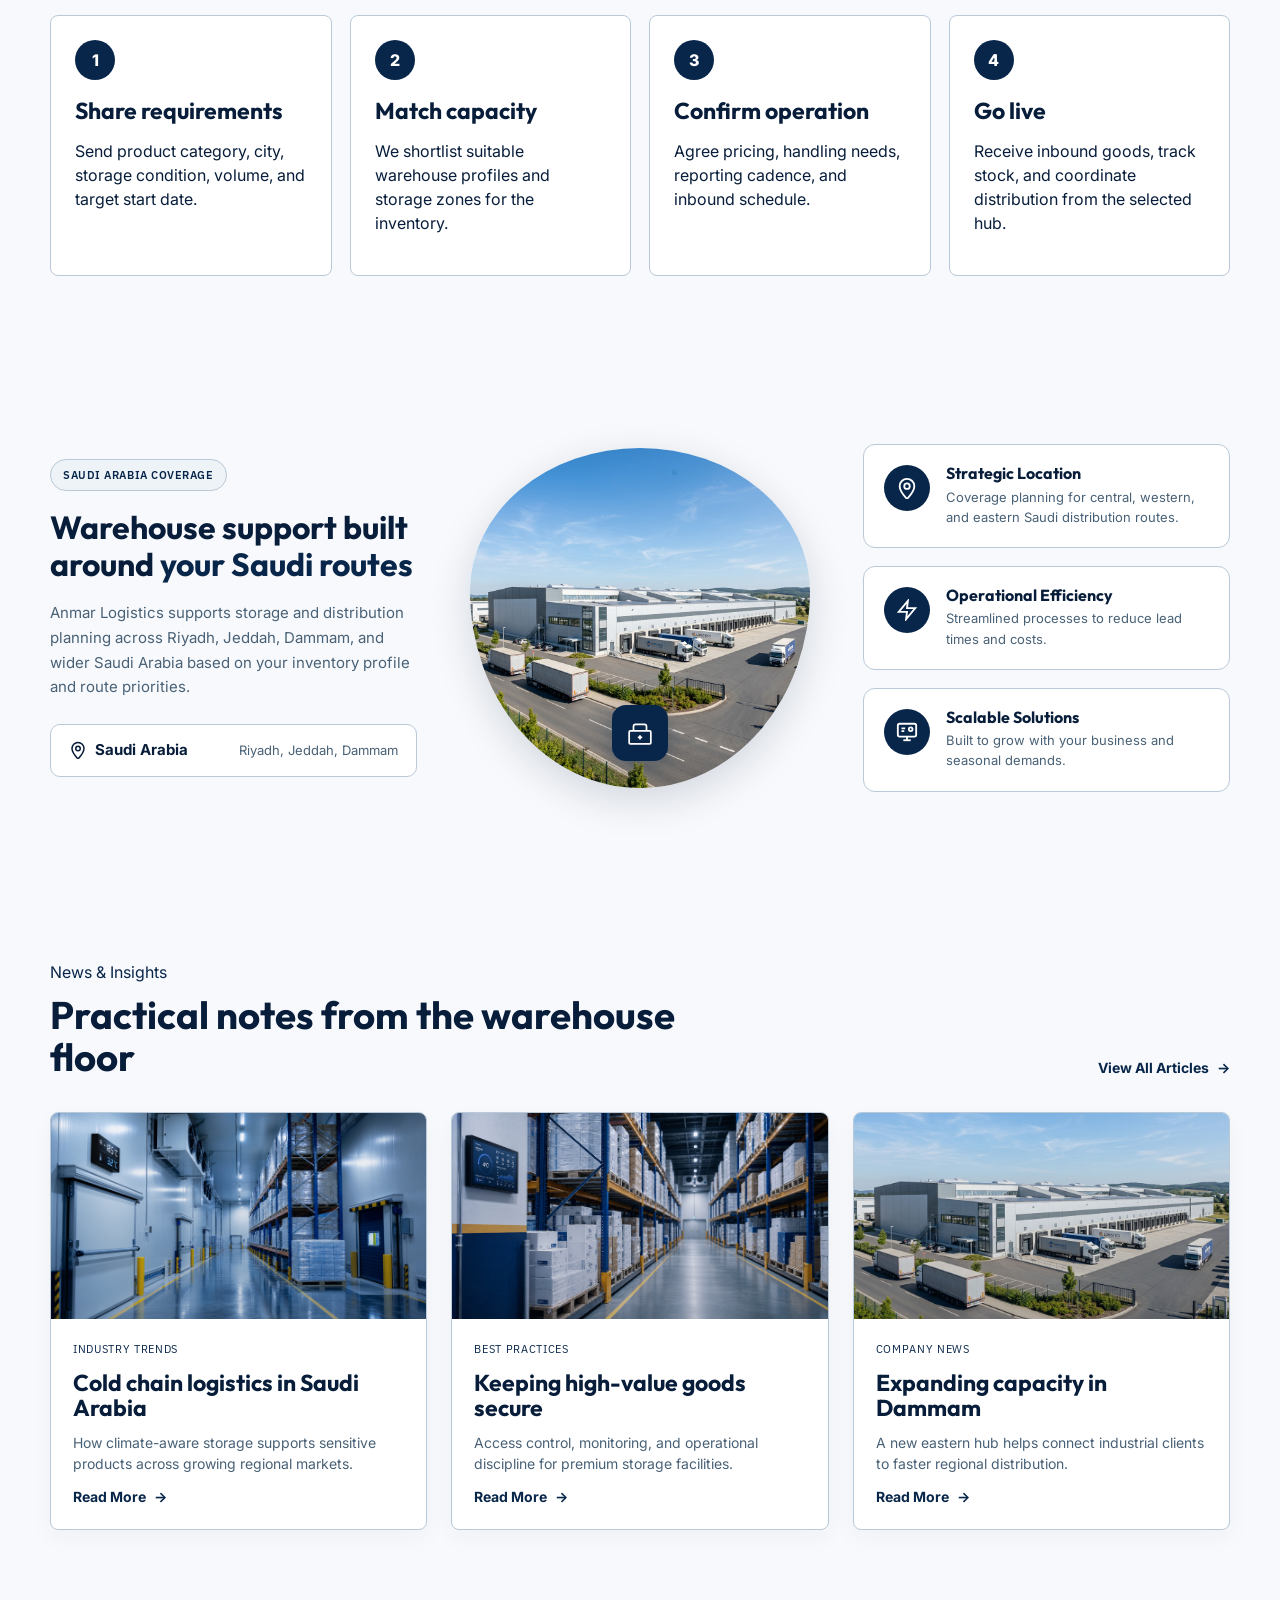
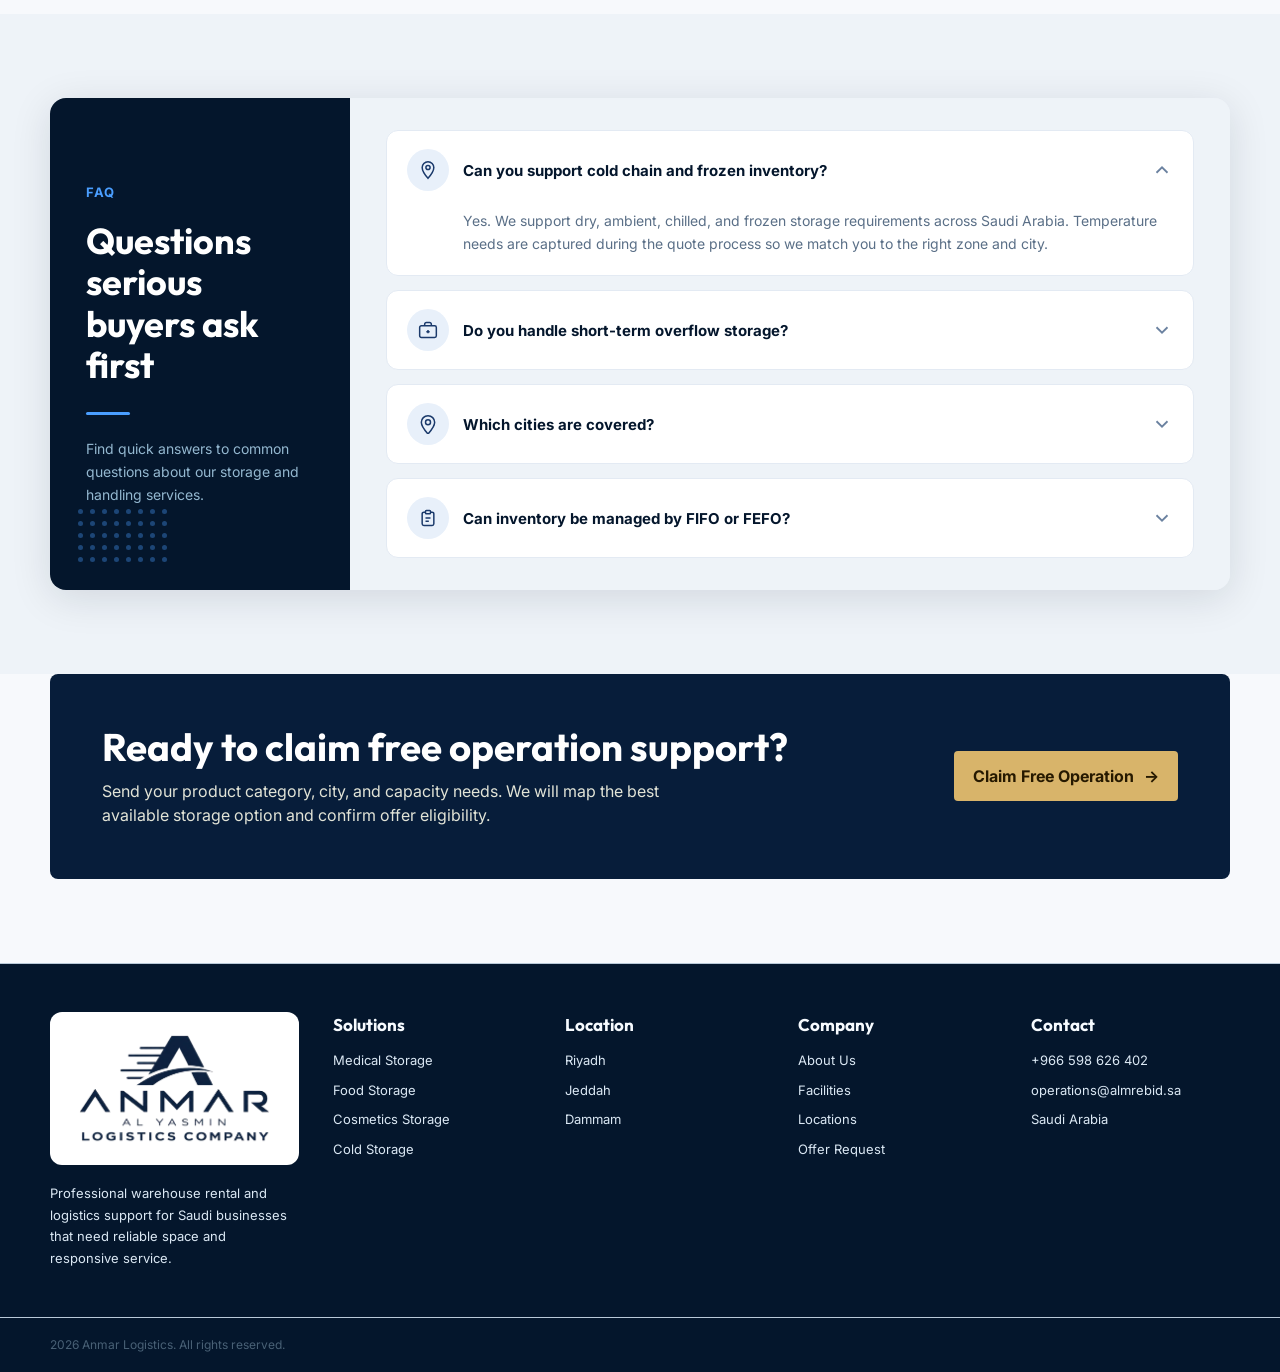
==== commit 0ed192d4: "Keep WhatsApp button visible" ====
--- a/index.html
+++ b/index.html
@@ -1324,9 +1324,9 @@
       color: #fff;
       font-size: 0;
       line-height: 0;
-      opacity: 0;
-      pointer-events: none;
-      transform: translateY(12px);
+      opacity: 1;
+      pointer-events: auto;
+      transform: translateY(0);
       box-shadow: 0 18px 42px rgba(46, 49, 48, 0.2);
       transition: transform 180ms ease, box-shadow 180ms ease, opacity 180ms ease;
     }
@@ -2124,11 +2124,7 @@
     });
 
     const floatingWa = document.querySelector(".floating-wa");
-    const updateFloatingWa = () => {
-      floatingWa.classList.toggle("visible", window.scrollY > 520);
-    };
-    updateFloatingWa();
-    window.addEventListener("scroll", updateFloatingWa, { passive: true });
+    if (floatingWa) floatingWa.classList.add("visible");
 
     // Slider Logic
     const slides = document.querySelectorAll('.slide');
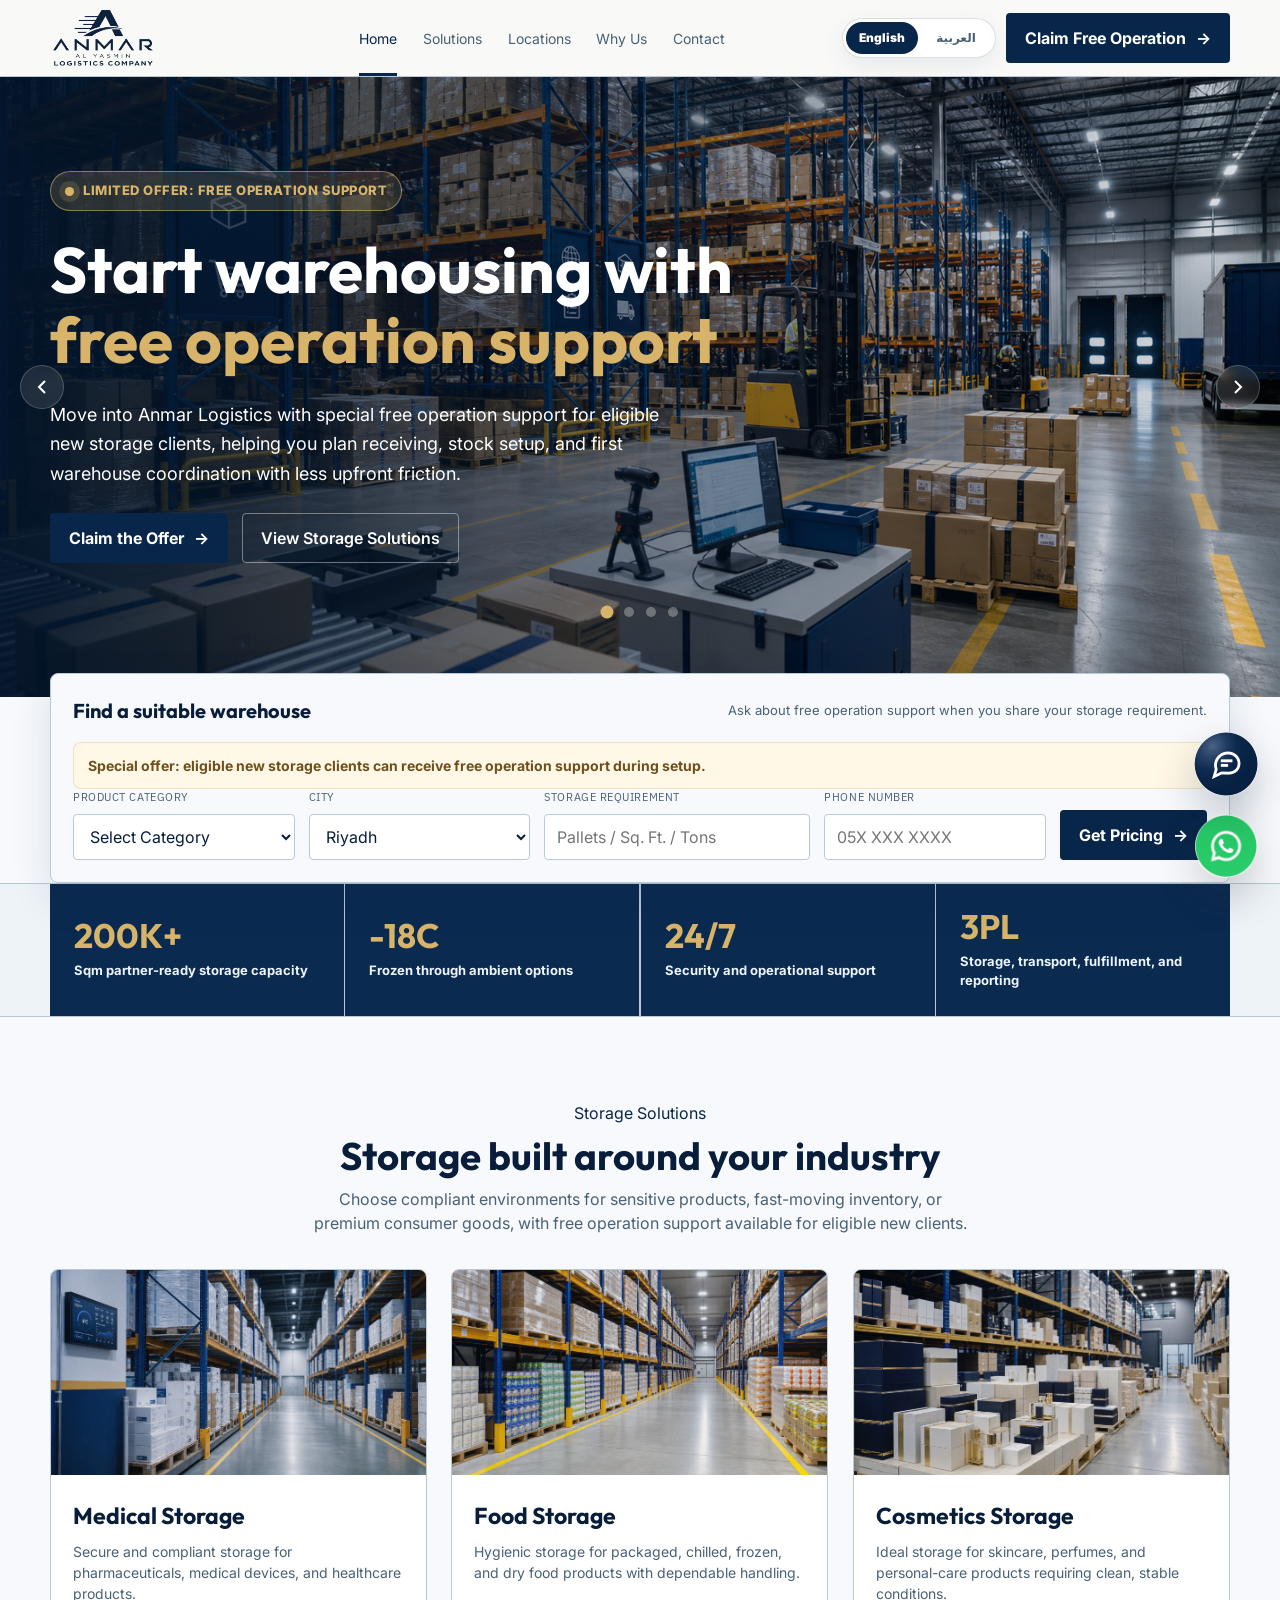
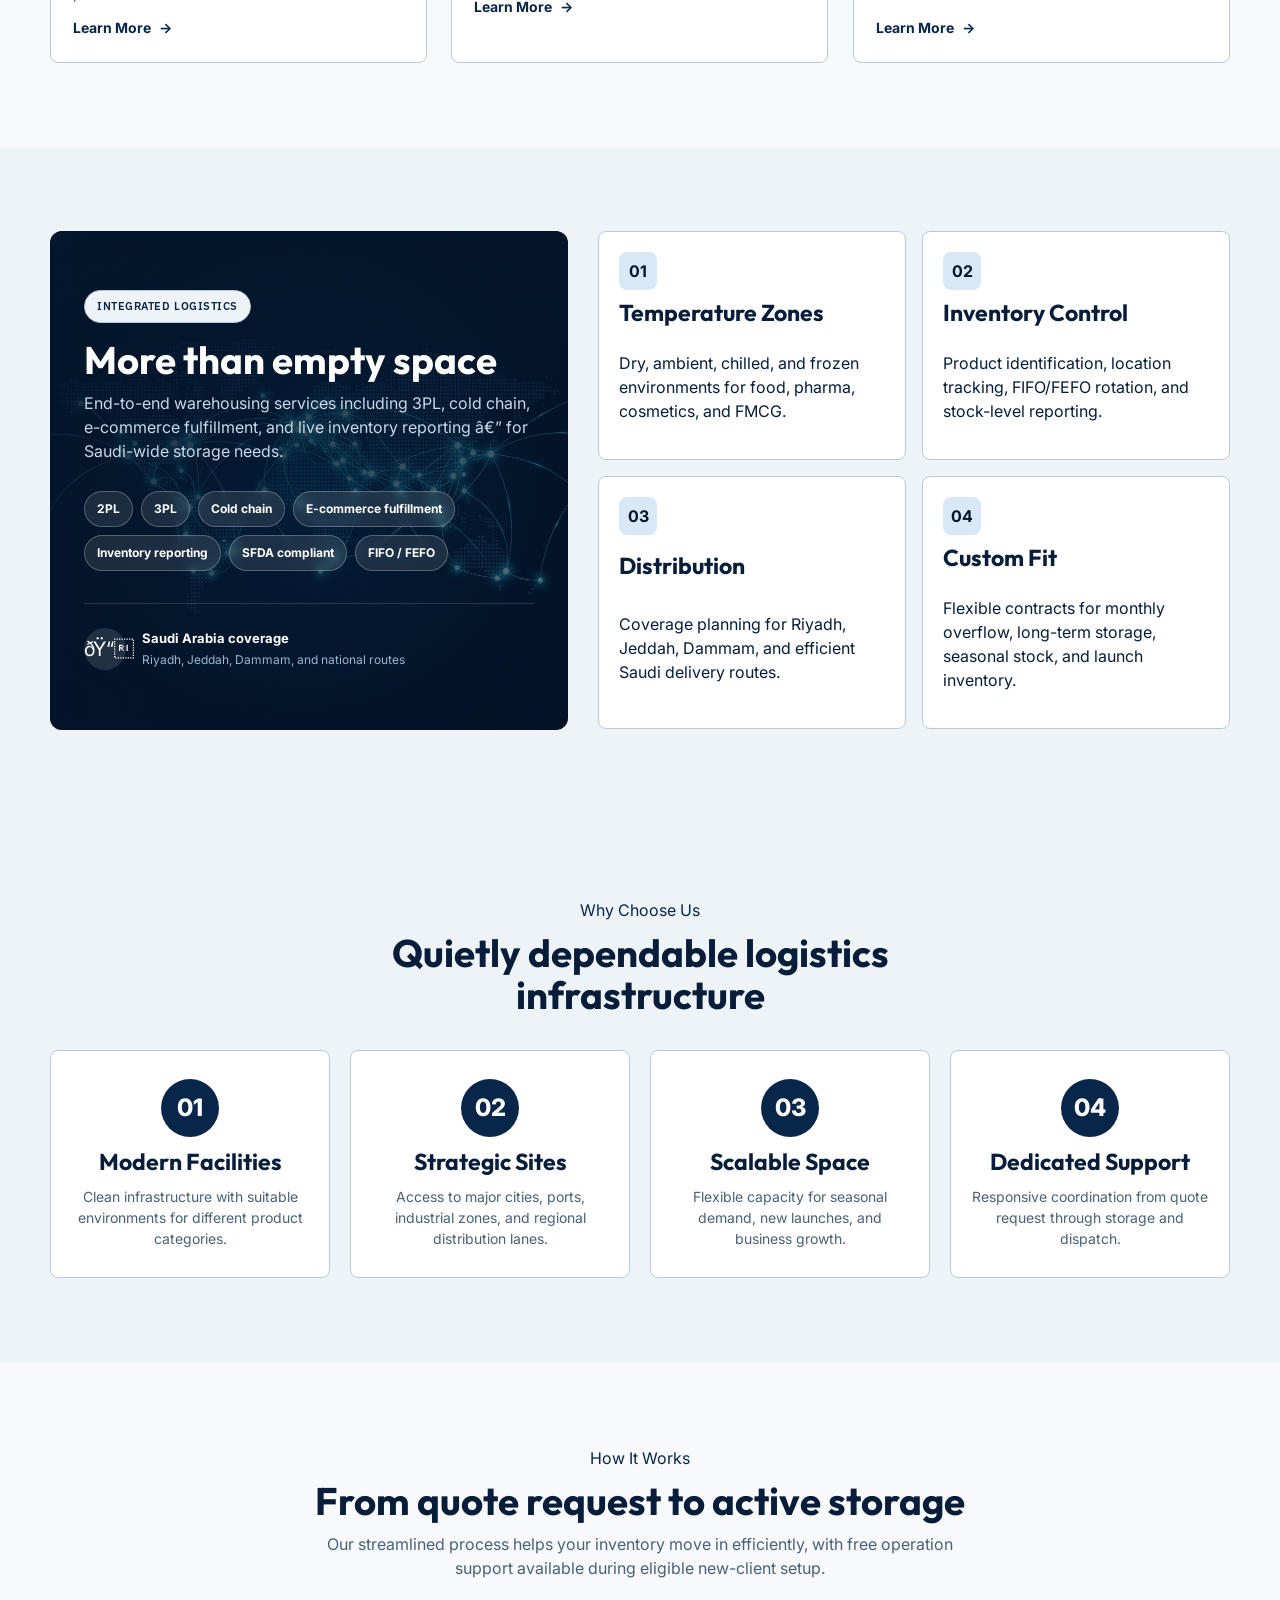
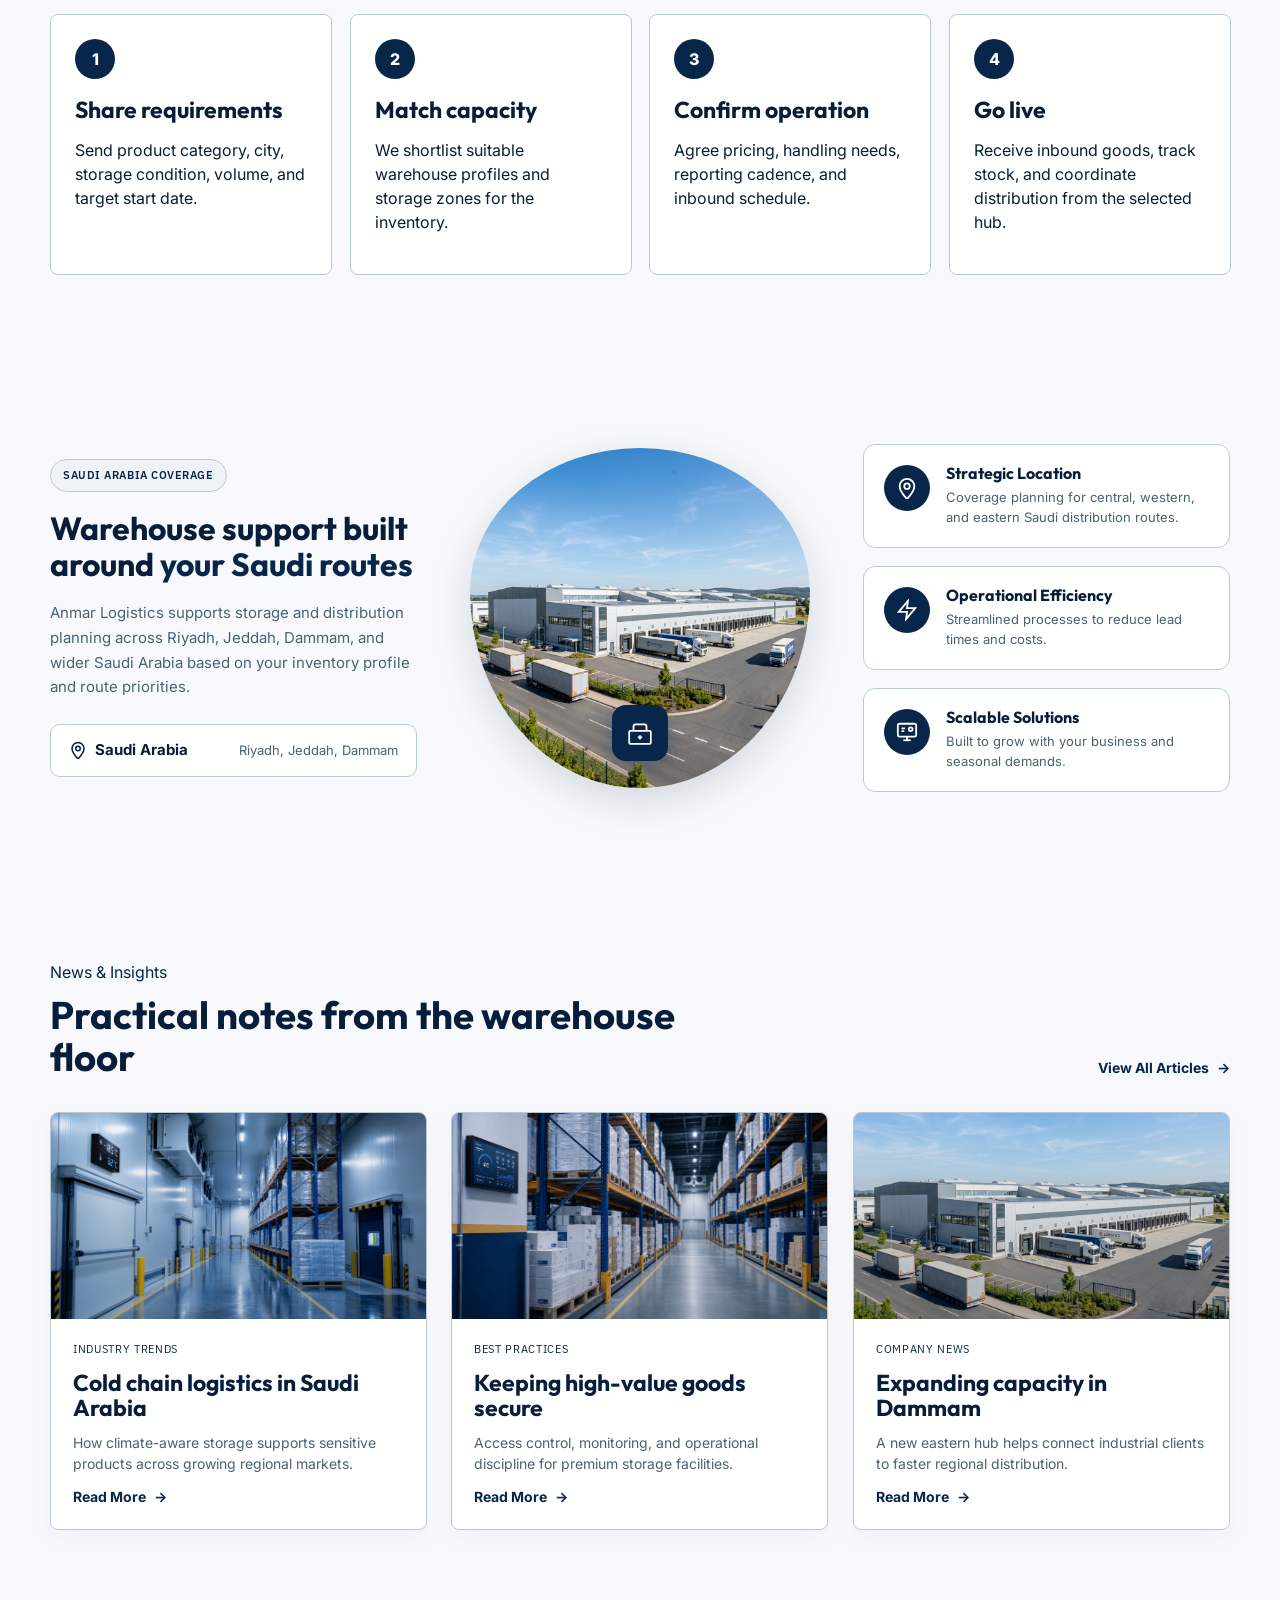
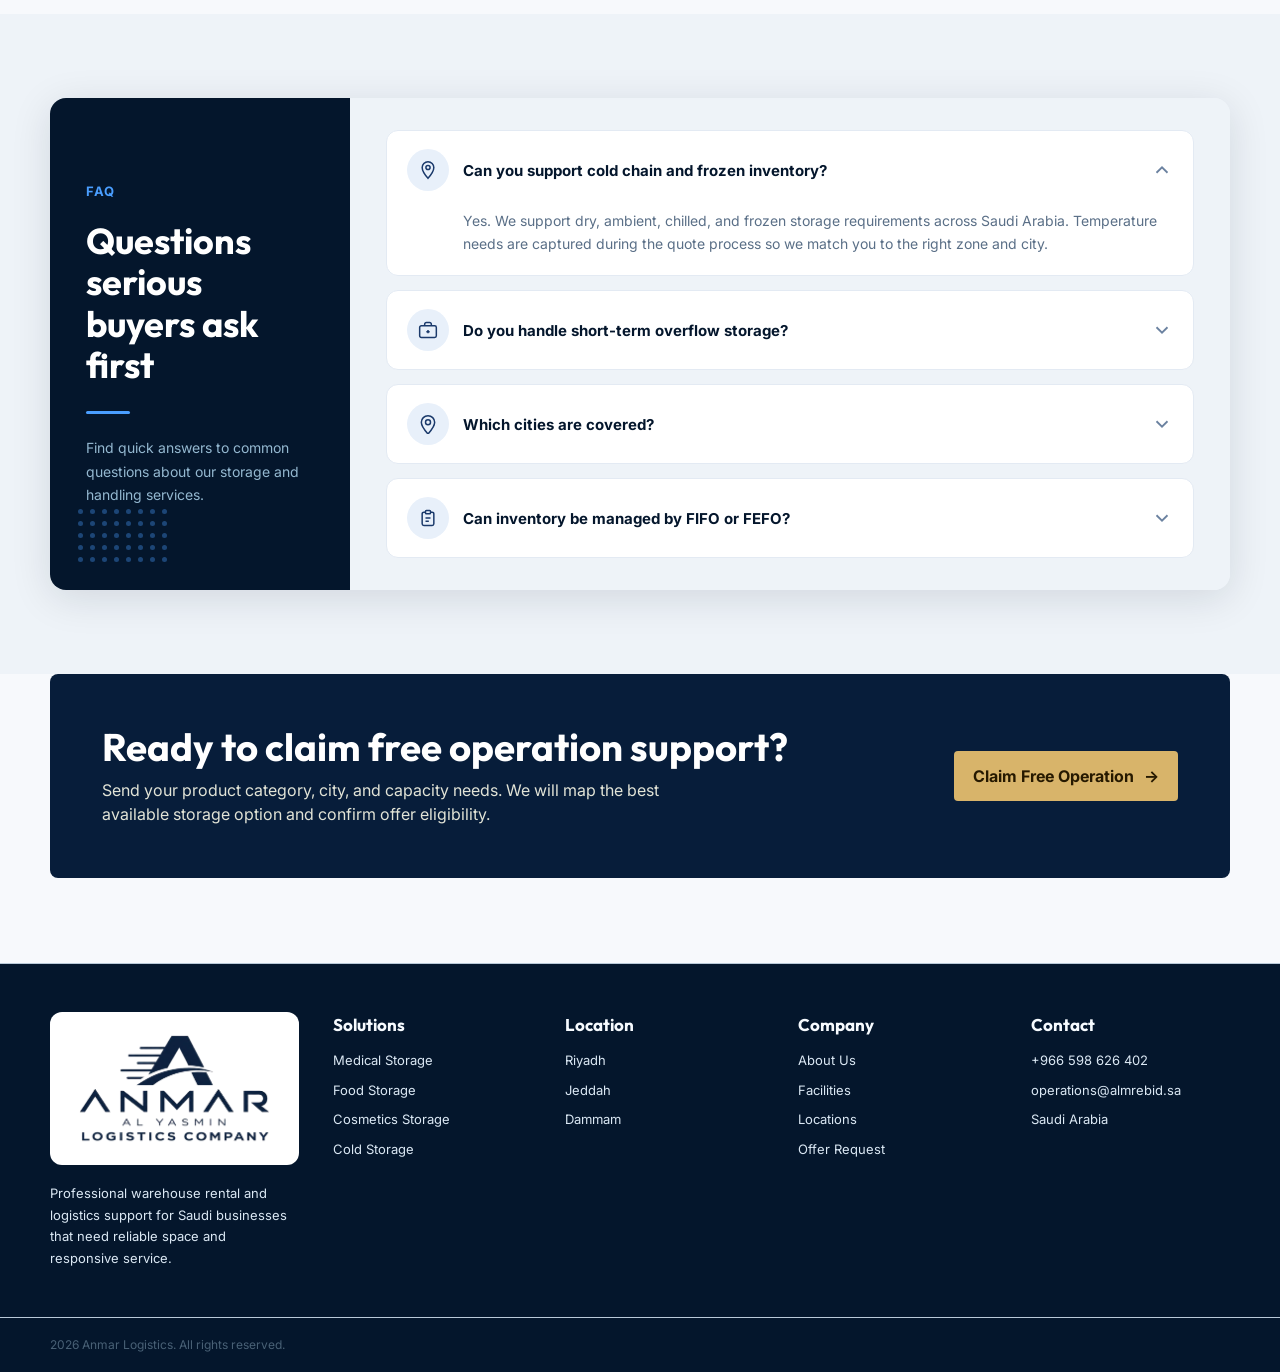
==== commit 2d5daf40: "Restore scroll reveal animations" ====
--- a/index.html
+++ b/index.html
@@ -649,6 +649,30 @@
     .section.alt { background: var(--surface-low); }
     .section.line { border-block: 1px solid var(--outline); }
 
+    .reveal-on-scroll {
+      opacity: 0;
+      transform: translateY(26px);
+      transition: opacity 620ms ease, transform 620ms ease;
+      will-change: opacity, transform;
+    }
+
+    .reveal-on-scroll.is-visible {
+      opacity: 1;
+      transform: translateY(0);
+    }
+
+    .reveal-delay-1 { transition-delay: 80ms; }
+    .reveal-delay-2 { transition-delay: 150ms; }
+    .reveal-delay-3 { transition-delay: 220ms; }
+
+    @media (prefers-reduced-motion: reduce) {
+      .reveal-on-scroll {
+        opacity: 1;
+        transform: none;
+        transition: none;
+      }
+    }
+
     .section-head {
       display: flex;
       justify-content: space-between;
@@ -2126,6 +2150,32 @@
     const floatingWa = document.querySelector(".floating-wa");
     if (floatingWa) floatingWa.classList.add("visible");
 
+    const revealTargets = document.querySelectorAll(
+      ".section > .container, .card, .feature, .proof-item, .process-card, .capability, .hub-feature, .article, .cta"
+    );
+
+    if (revealTargets.length) {
+      const prefersReducedMotion = window.matchMedia("(prefers-reduced-motion: reduce)").matches;
+
+      revealTargets.forEach((target, index) => {
+        target.classList.add("reveal-on-scroll", `reveal-delay-${index % 4}`);
+      });
+
+      if (prefersReducedMotion || !("IntersectionObserver" in window)) {
+        revealTargets.forEach((target) => target.classList.add("is-visible"));
+      } else {
+        const revealObserver = new IntersectionObserver((entries) => {
+          entries.forEach((entry) => {
+            if (!entry.isIntersecting) return;
+            entry.target.classList.add("is-visible");
+            revealObserver.unobserve(entry.target);
+          });
+        }, { threshold: 0.14, rootMargin: "0px 0px -60px 0px" });
+
+        revealTargets.forEach((target) => revealObserver.observe(target));
+      }
+    }
+
     // Slider Logic
     const slides = document.querySelectorAll('.slide');
     const dots = document.querySelectorAll('.slider-dot');
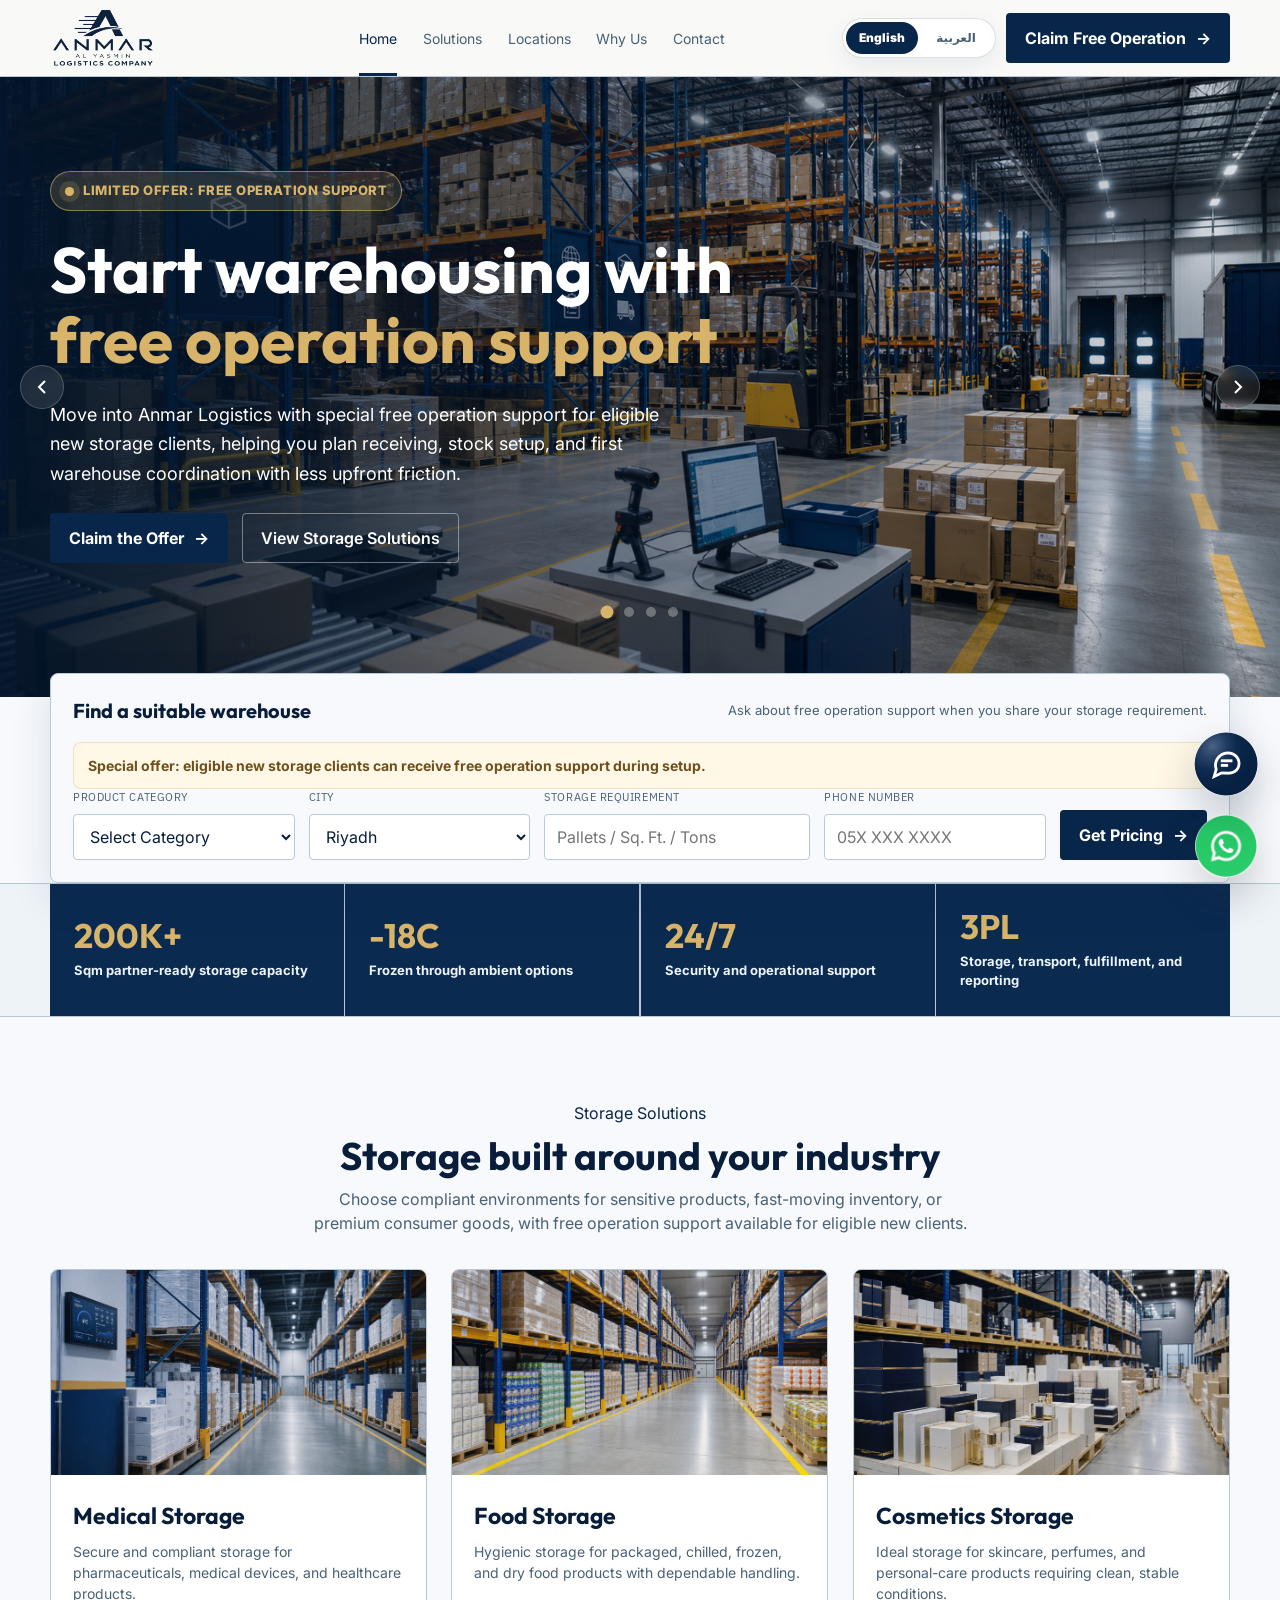
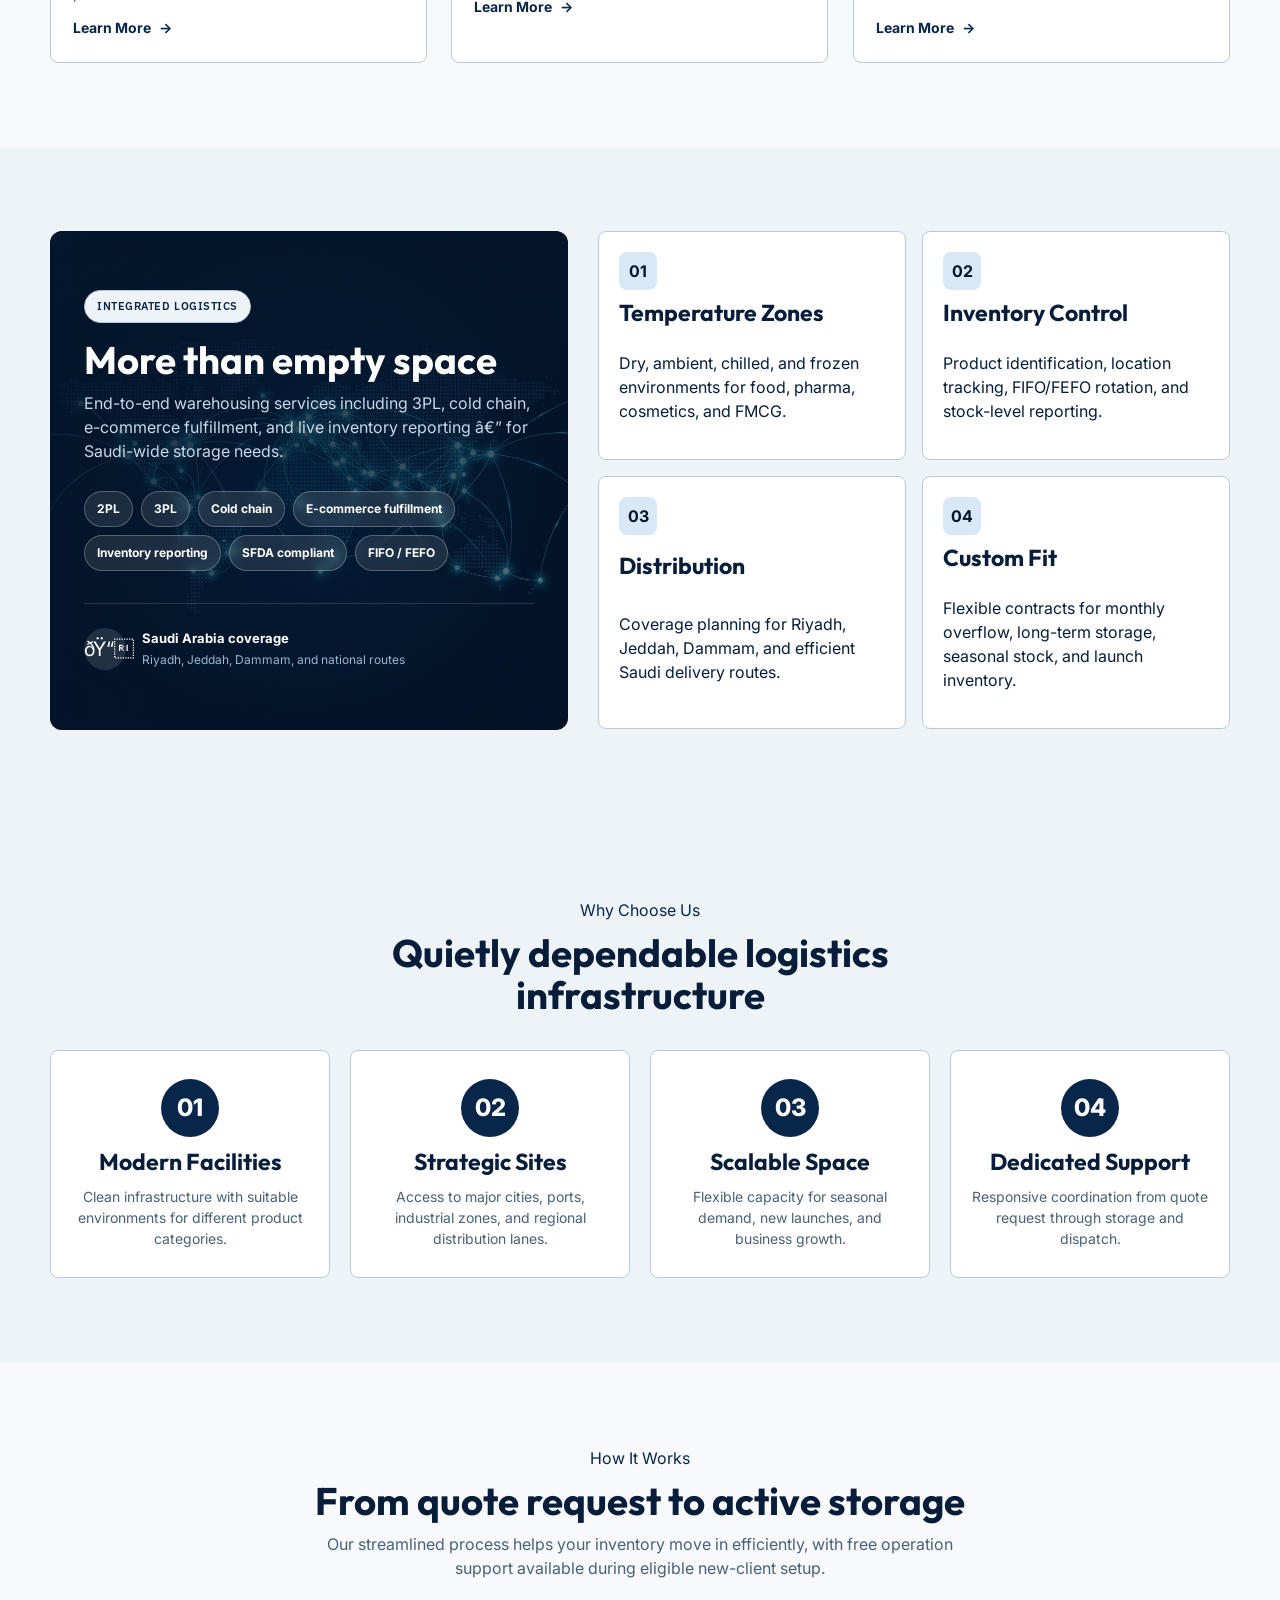
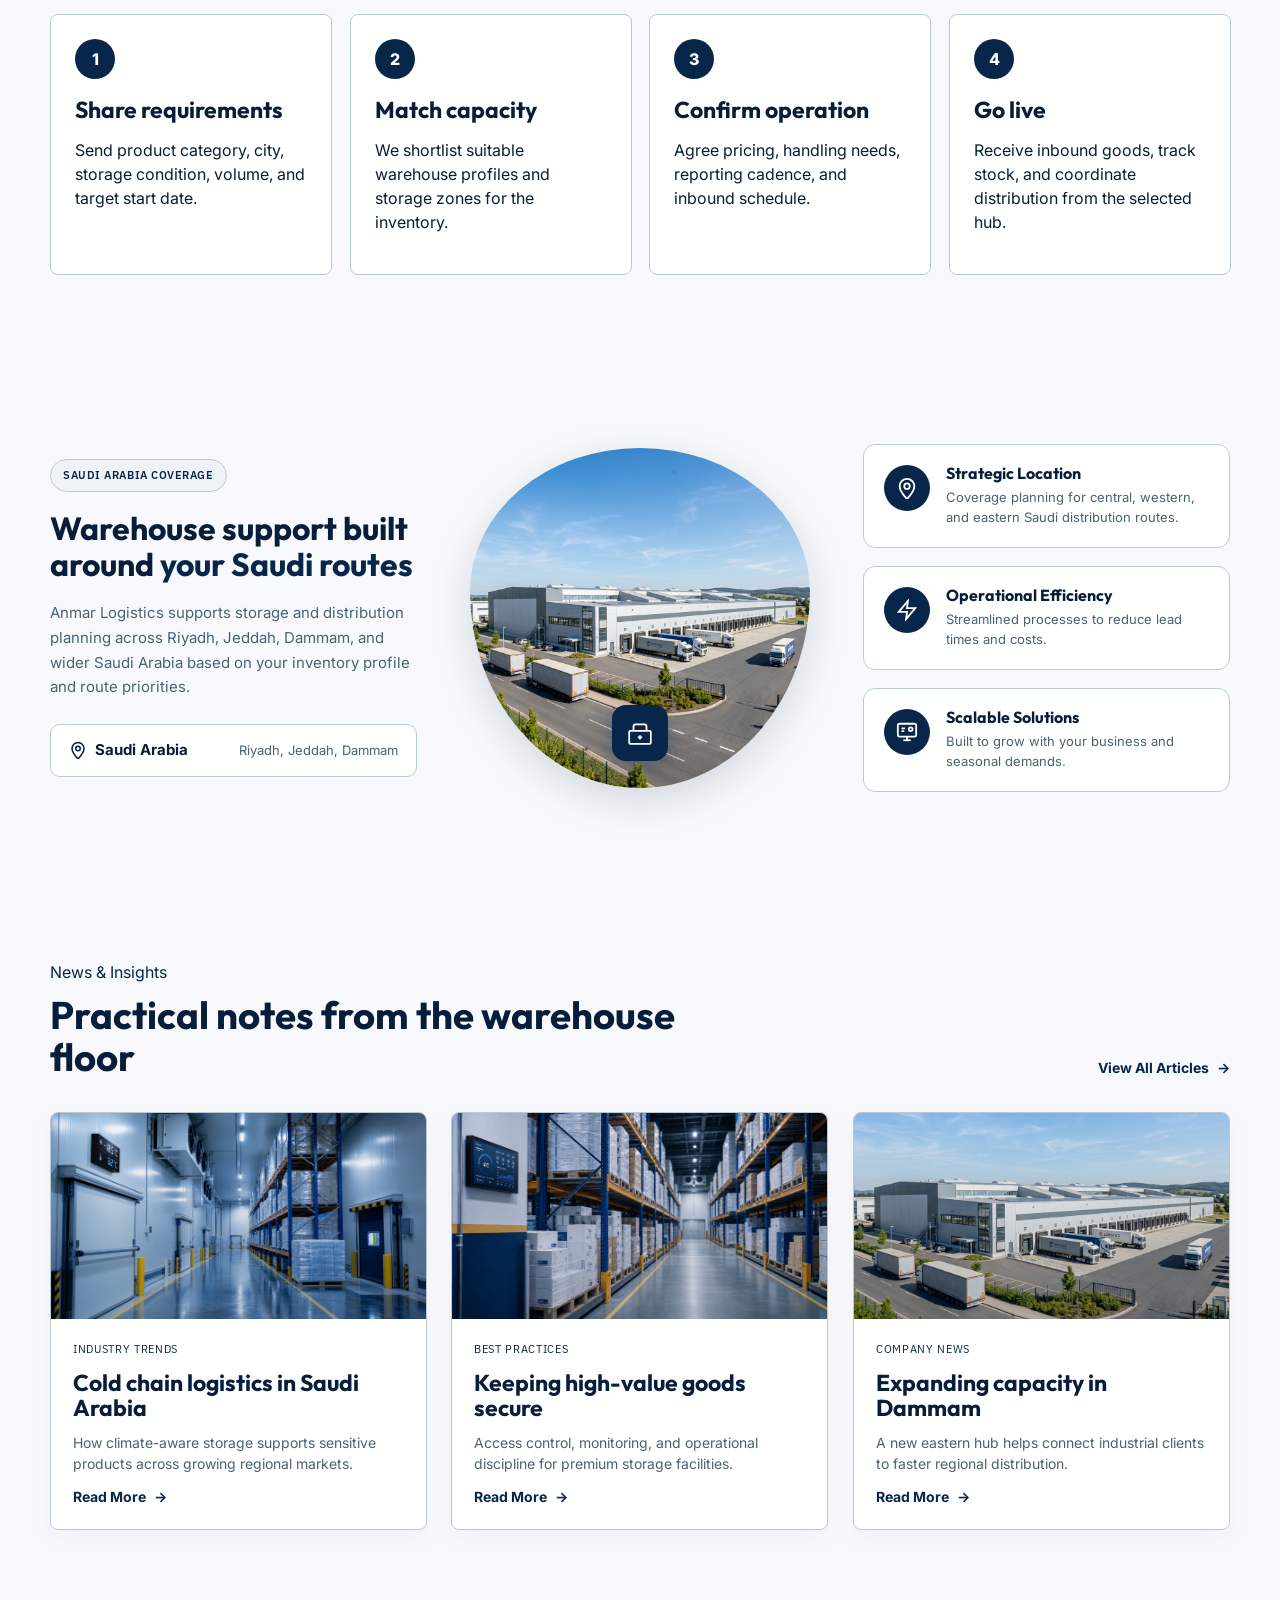
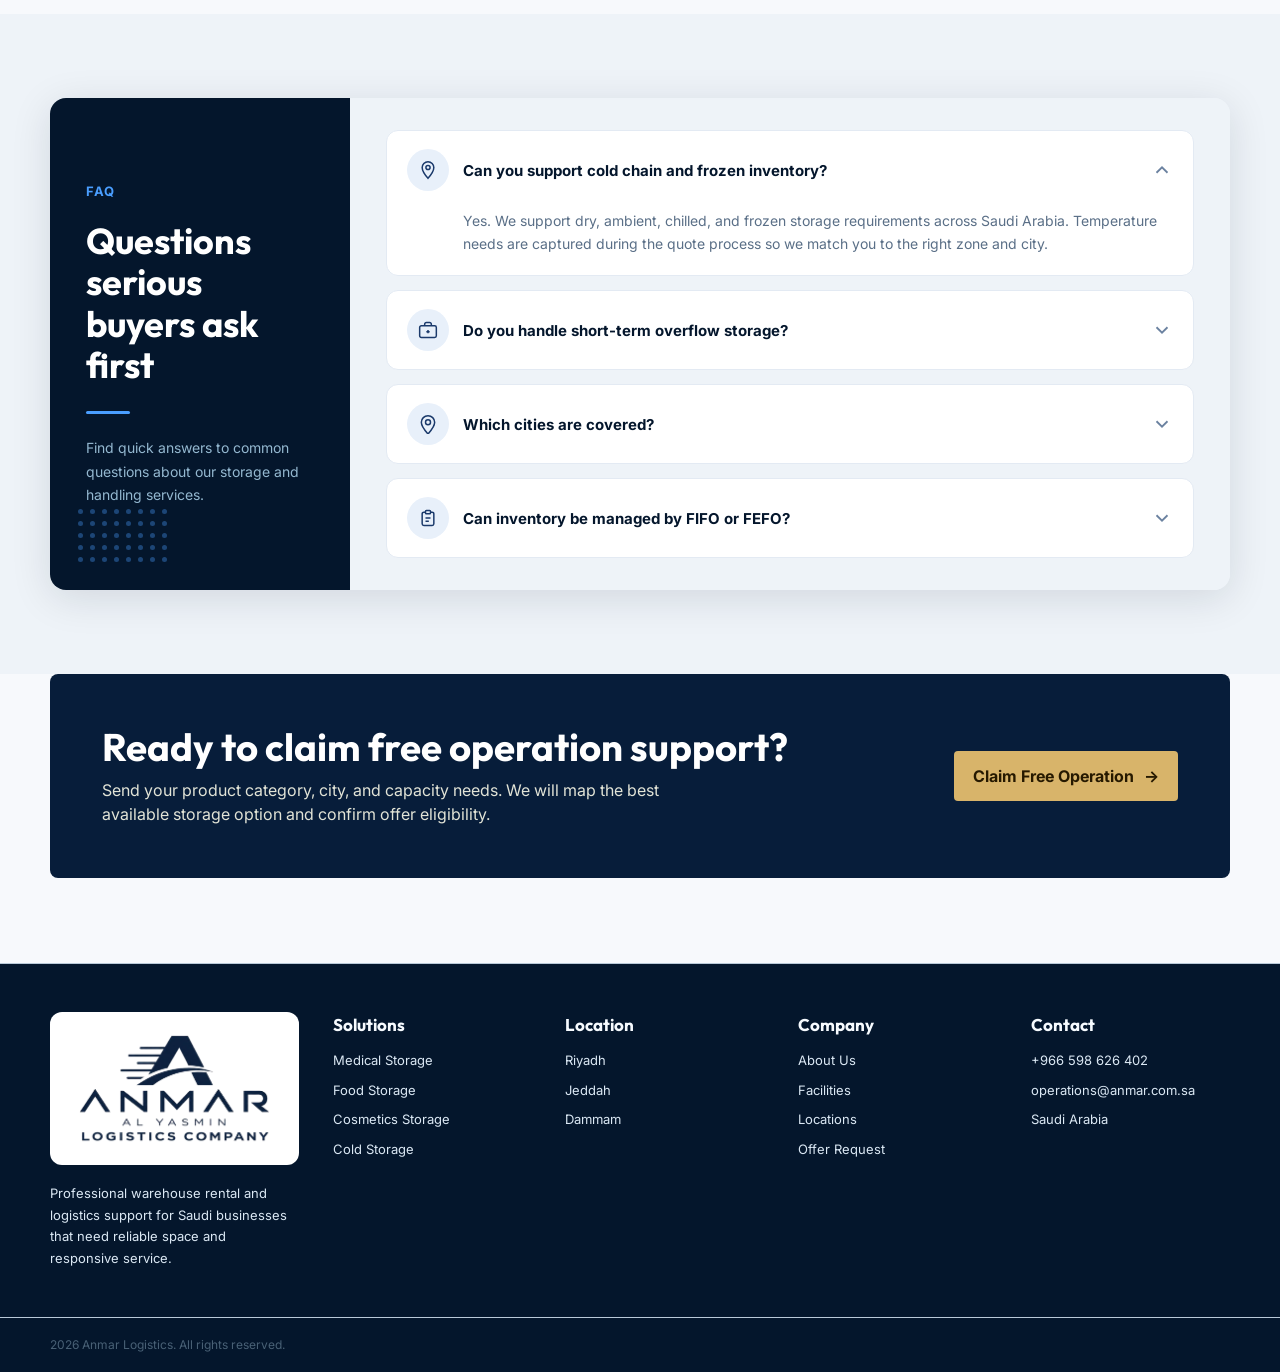
==== commit 10b66087: "Update operations contact email" ====
--- a/index.html
+++ b/index.html
@@ -80,7 +80,7 @@
     .mobile-panel {
       display: none;
       border-top: 1px solid var(--outline);
-      background: var(--surface);
+      background: #fff;
     }
 
     .mobile-panel.open { display: block; }
@@ -92,10 +92,17 @@
     }
 
     .mobile-panel a {
-      padding: 12px 0;
+      padding: 12px 14px;
       border-bottom: 1px solid var(--outline);
-      color: var(--muted);
-      font-weight: 700;
+      border-radius: 8px;
+      color: var(--primary);
+      font-weight: 800;
+    }
+
+    .mobile-panel a:hover,
+    .mobile-panel a:focus-visible {
+      background: var(--primary-soft);
+      color: var(--primary-strong);
     }
 
     .eyebrow {
@@ -229,7 +236,7 @@
     }
 
     .icon-btn {
-      width: 40px;
+      width: 44px;
       height: 40px;
       border: 0;
       border-radius: 8px;
@@ -237,11 +244,13 @@
       place-items: center;
       background: var(--primary);
       color: #fff;
+      box-shadow: 0 10px 22px rgba(8, 38, 74, 0.16);
     }
 
     .icon-btn:hover,
     .icon-btn[aria-expanded="true"] {
       background: var(--primary-strong);
+      box-shadow: 0 14px 30px rgba(8, 38, 74, 0.22);
     }
 
     .menu-btn { display: none; }
@@ -2100,7 +2109,7 @@
       </div>
       <div>
         <h4>Contact</h4>
-        <div class="footer-links"><a href="tel:+966598626402">+966 598 626 402</a><a href="mailto:operations@almrebid.sa">operations@almrebid.sa</a><a href="/contact">Saudi Arabia</a></div>
+        <div class="footer-links"><a href="tel:+966598626402">+966 598 626 402</a><a href="mailto:operations@anmar.com.sa">operations@anmar.com.sa</a><a href="/contact">Saudi Arabia</a></div>
       </div>
     </div>
     <div class="copyright">
